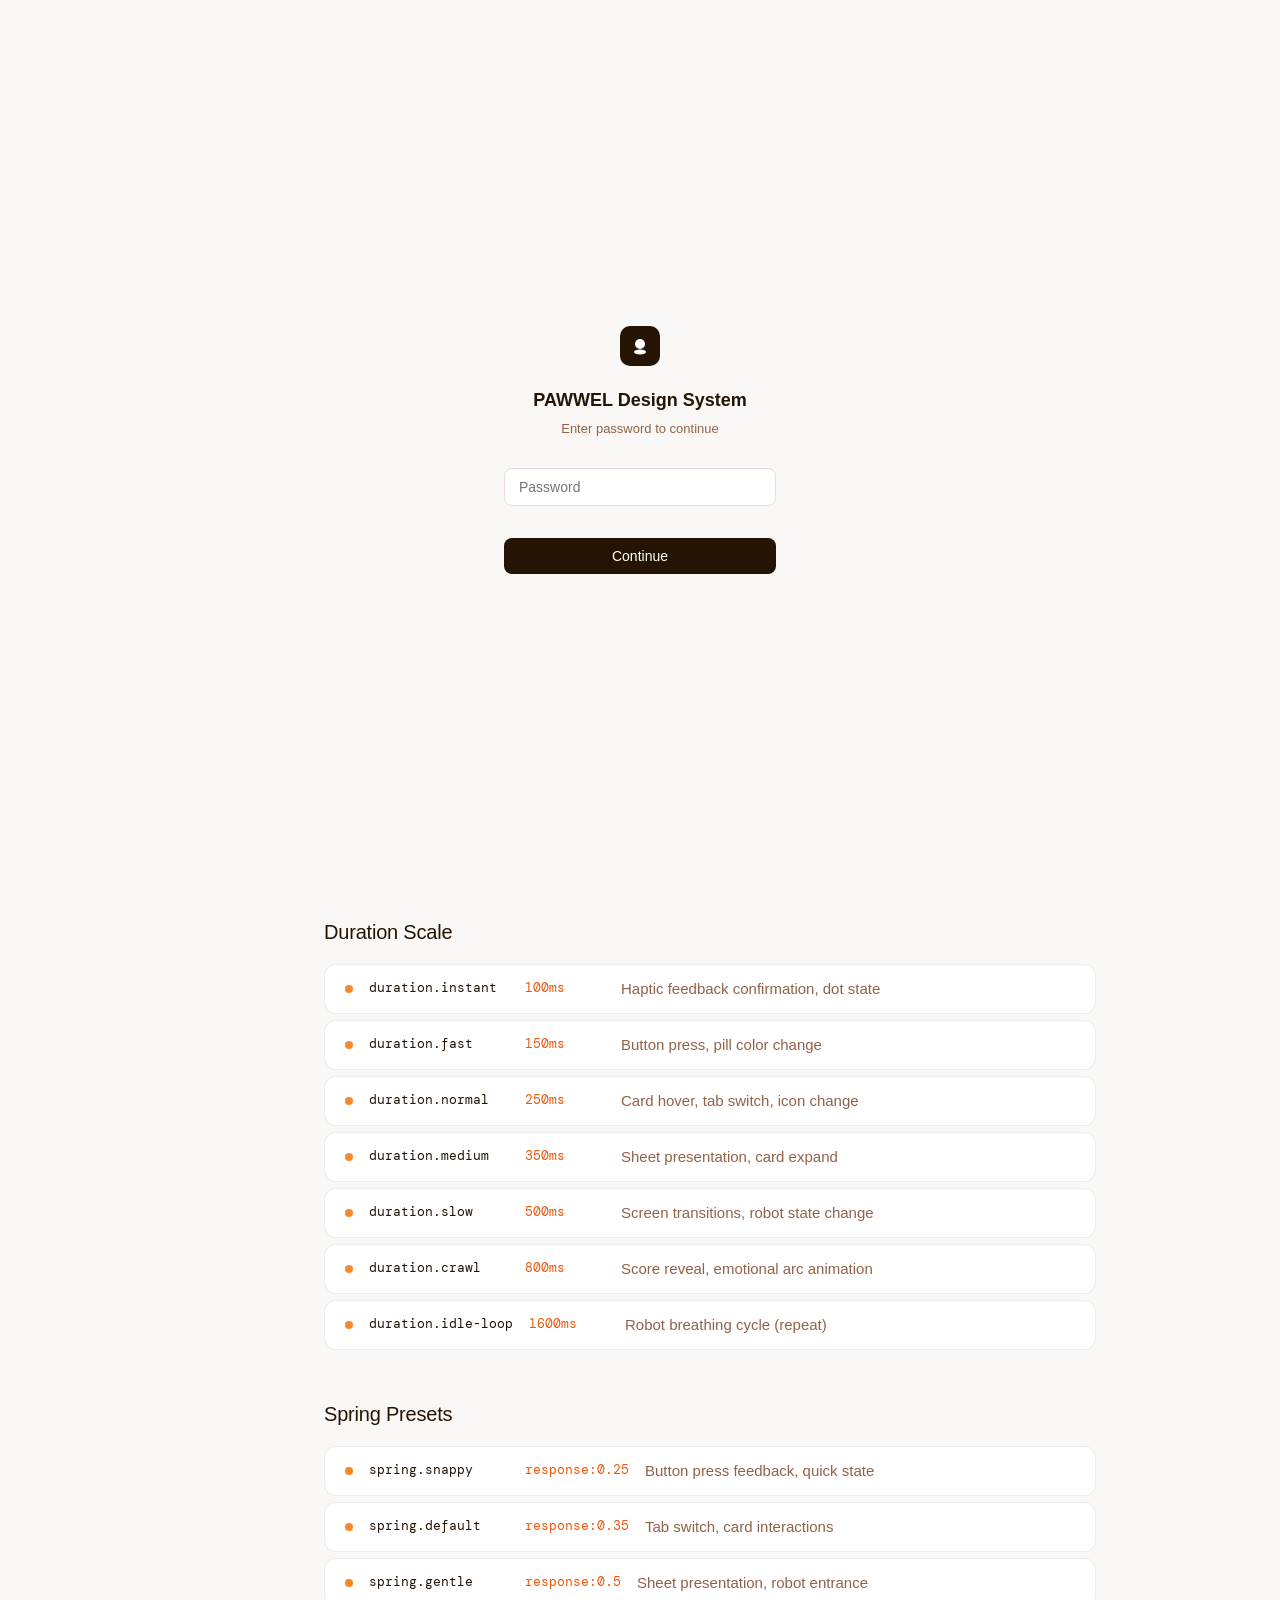
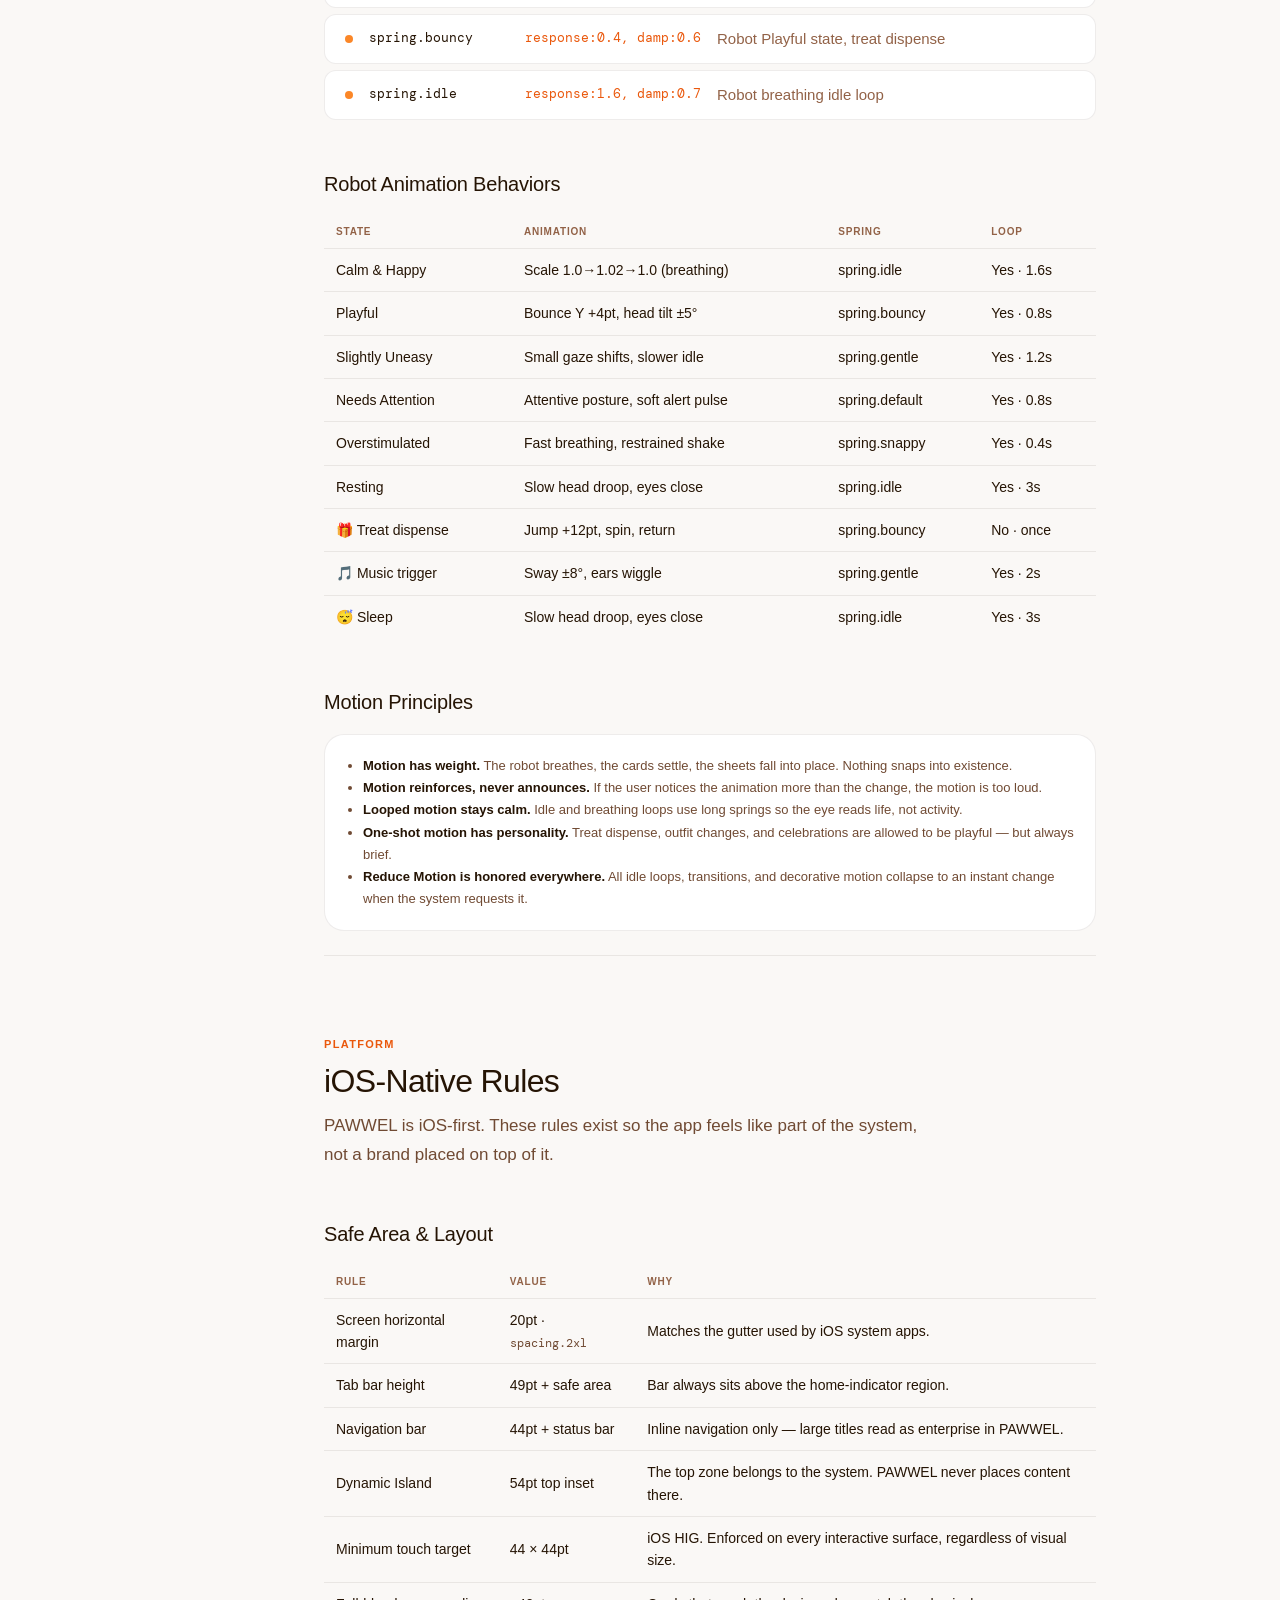
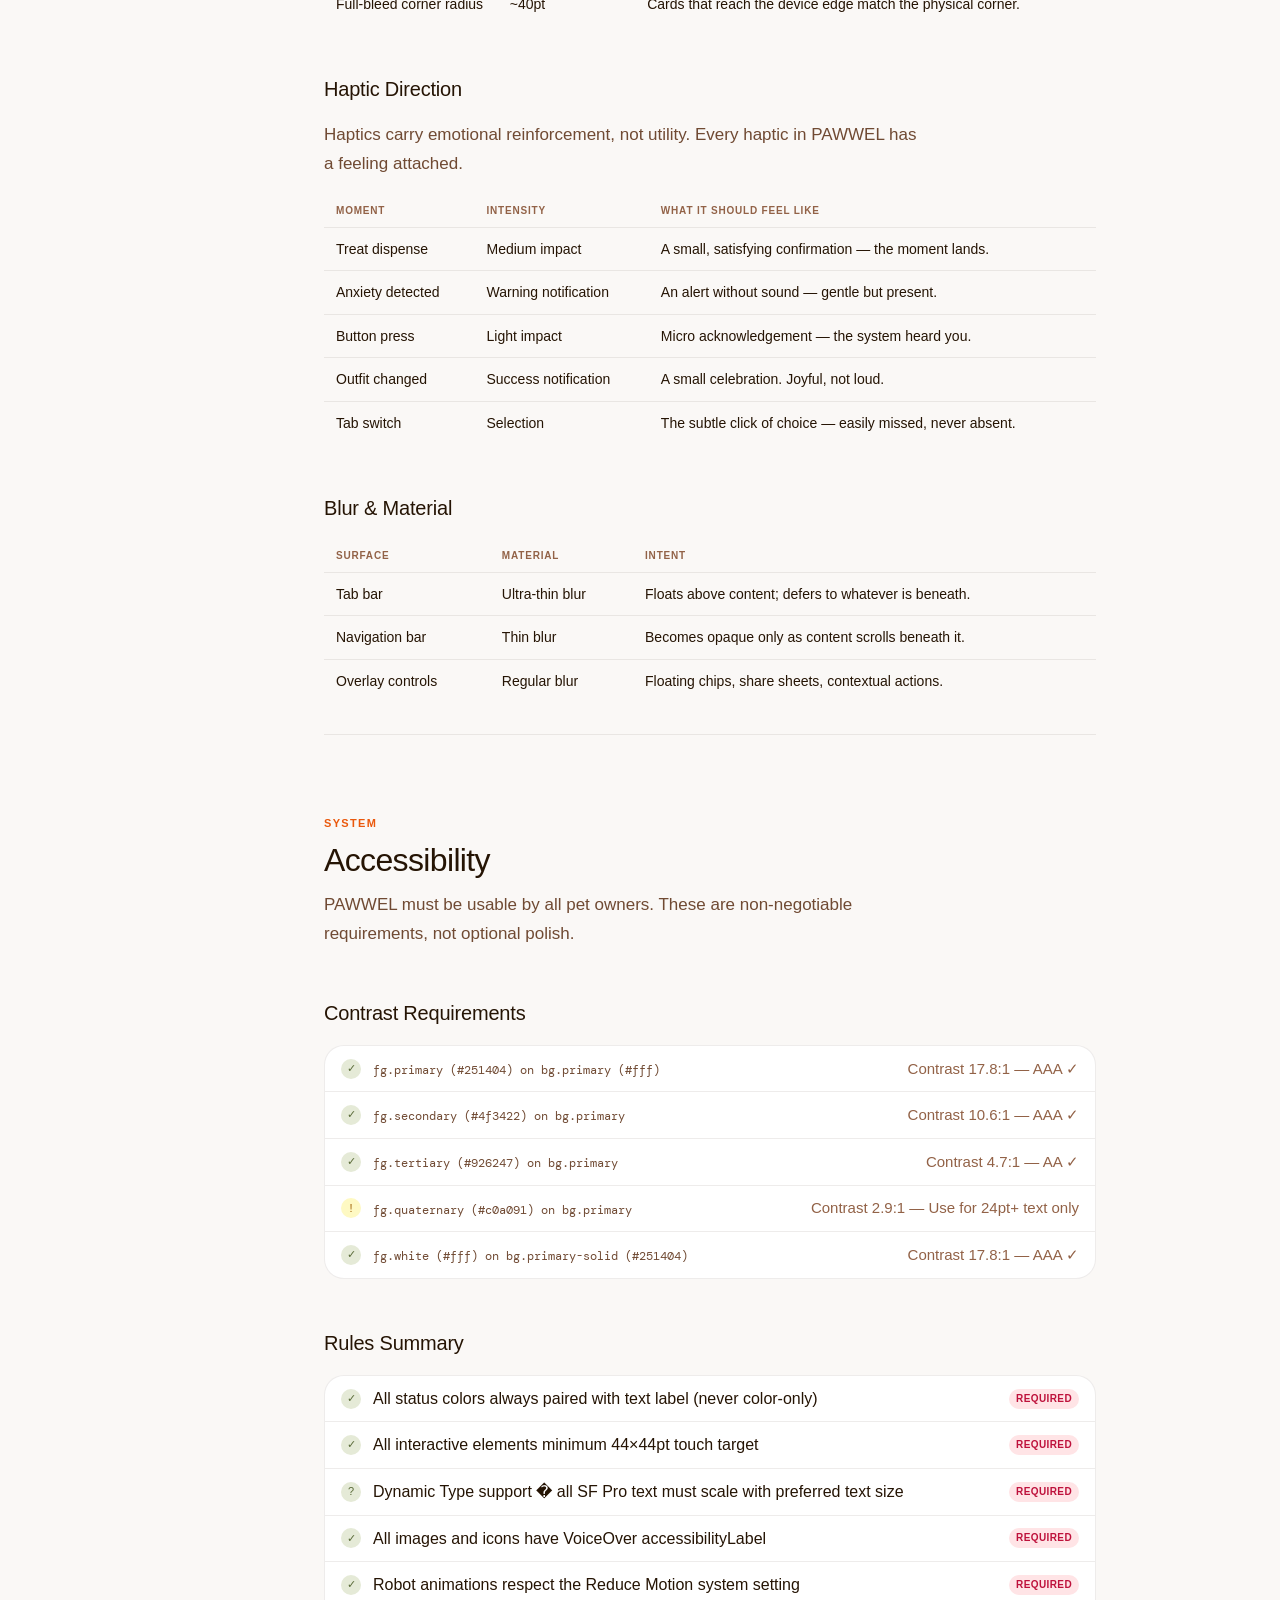
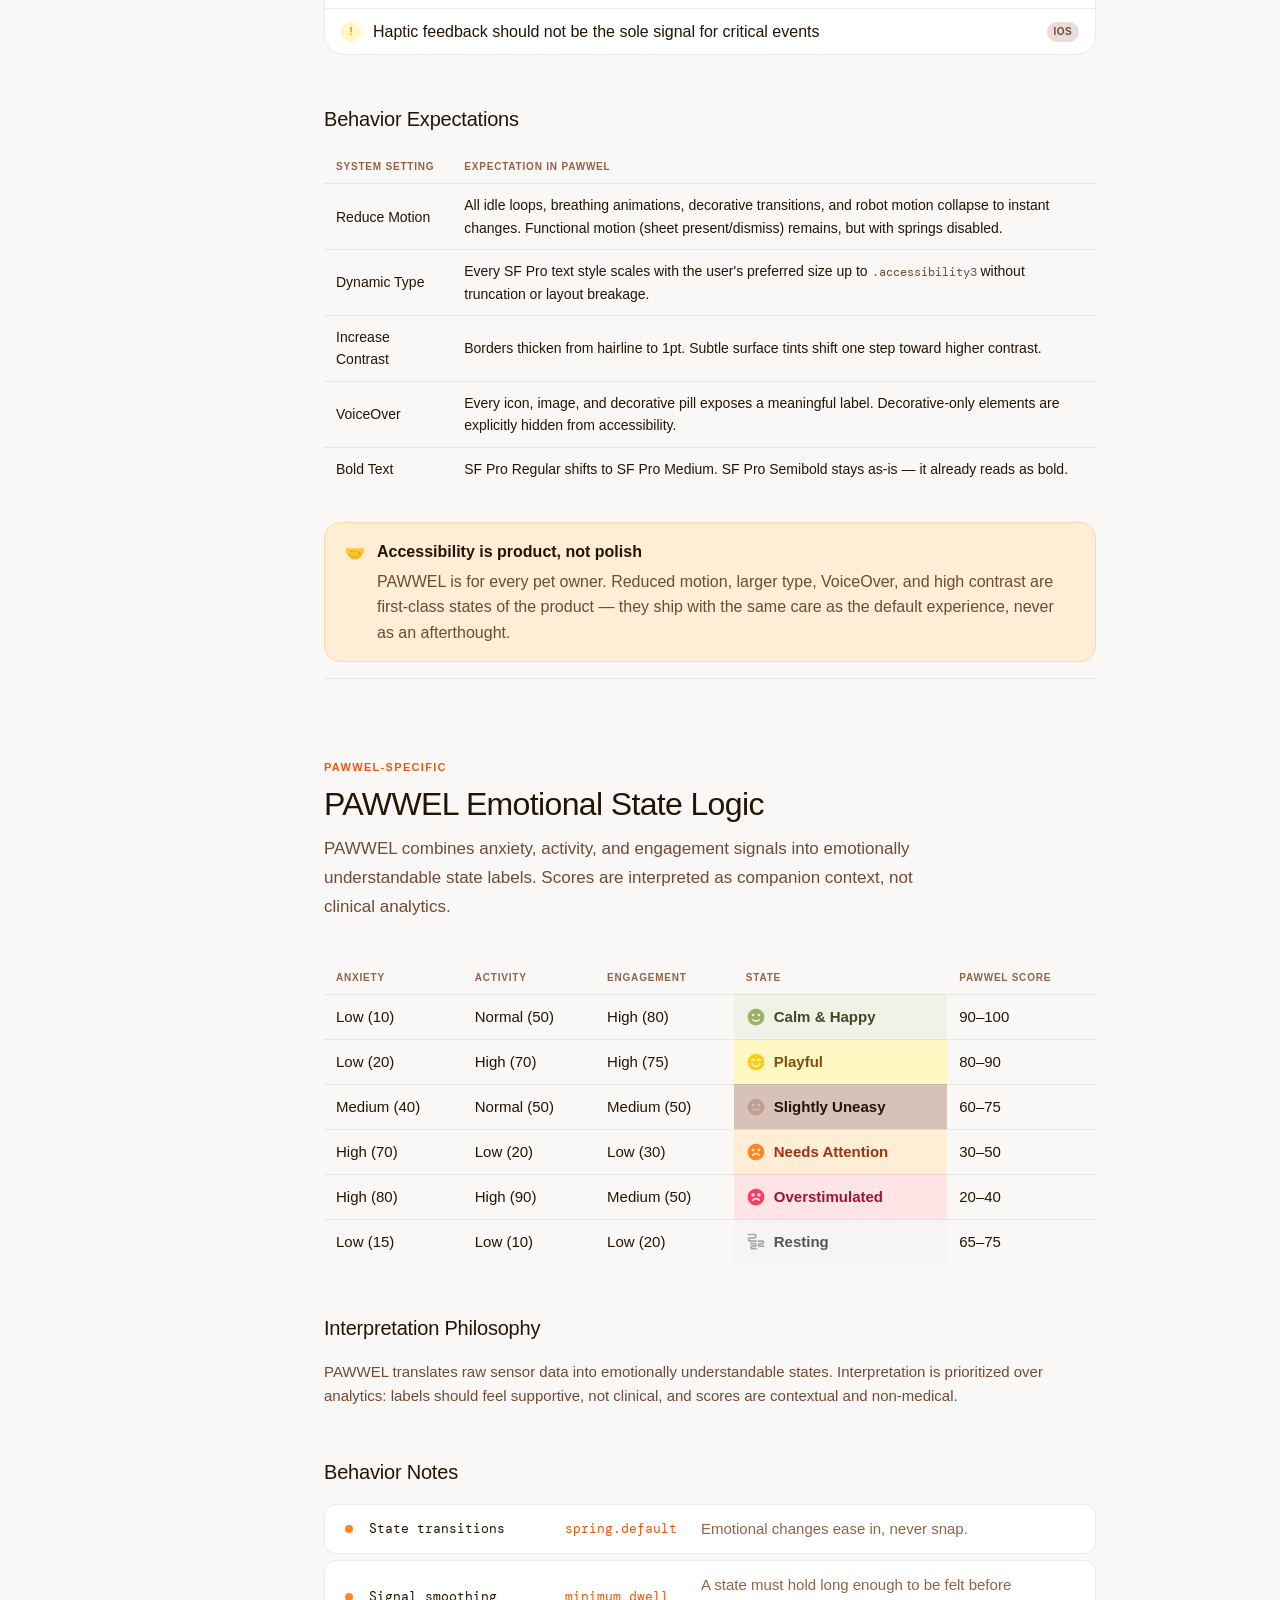
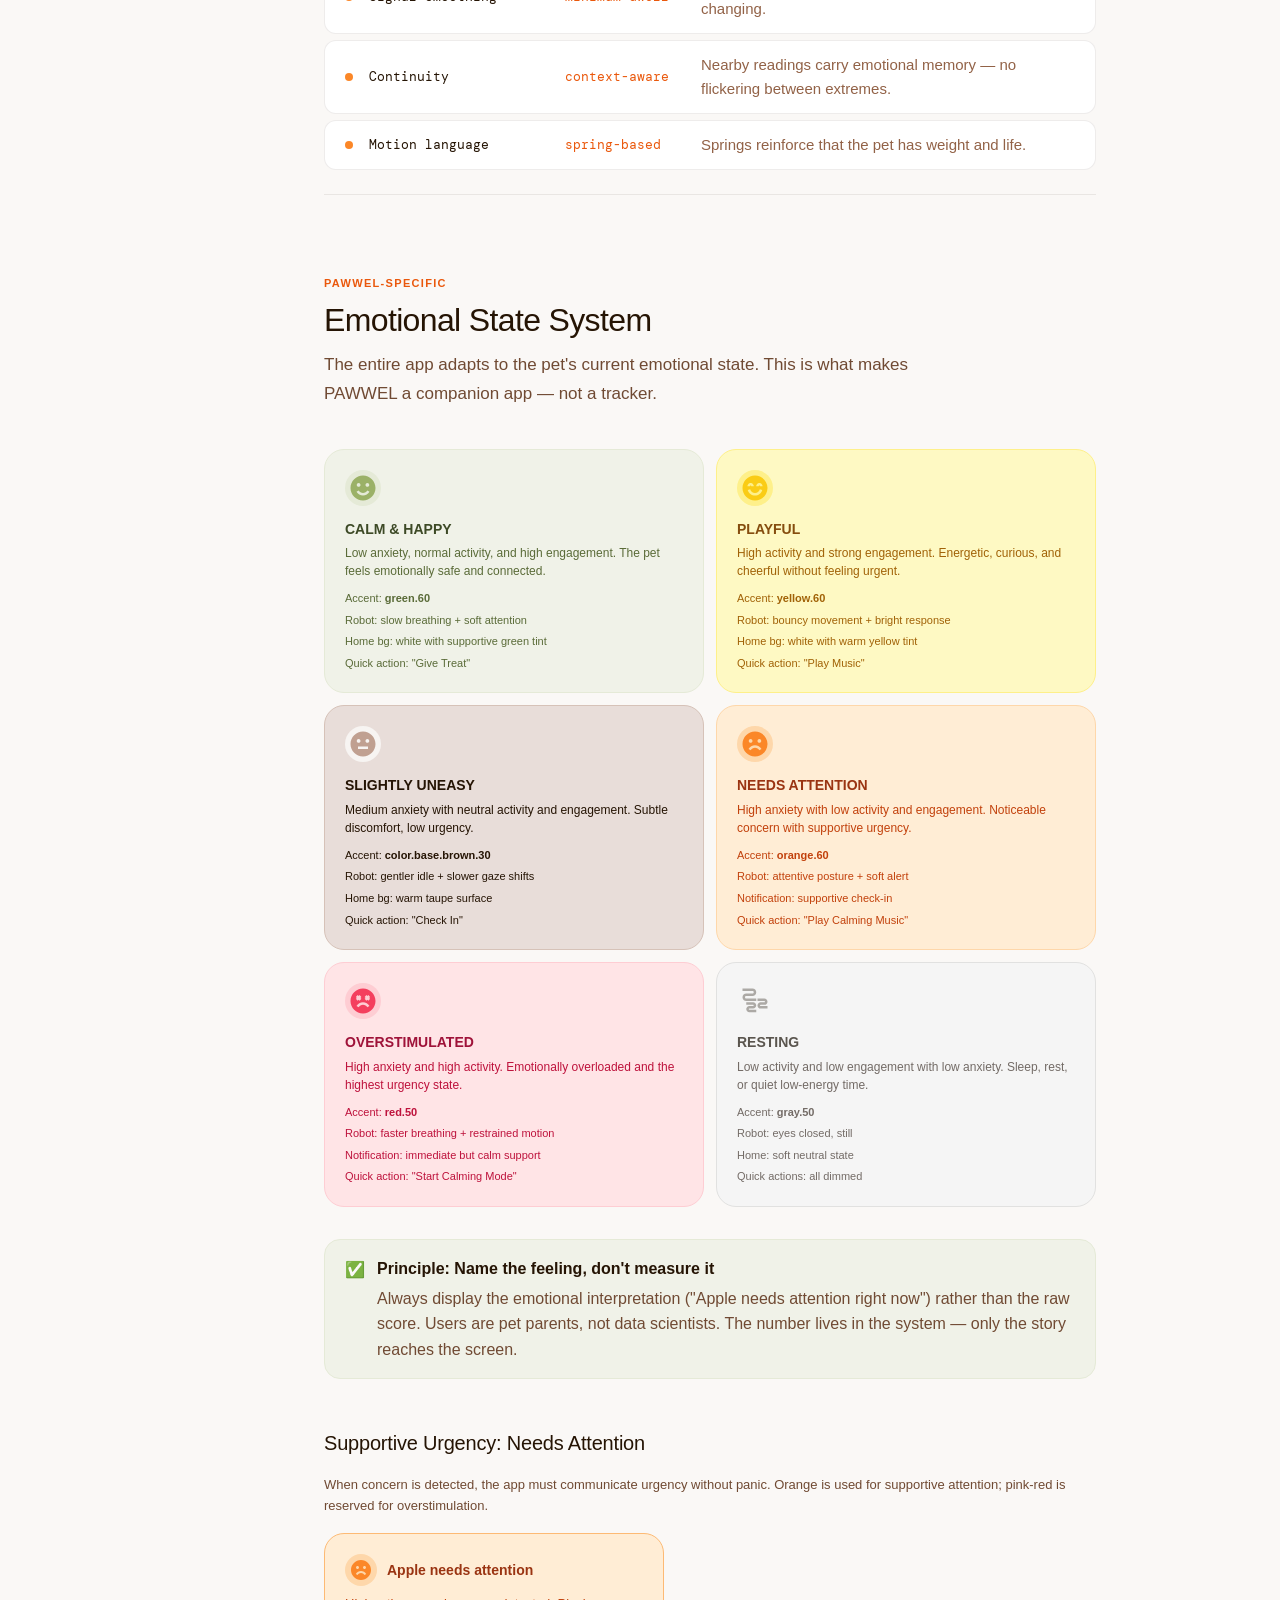
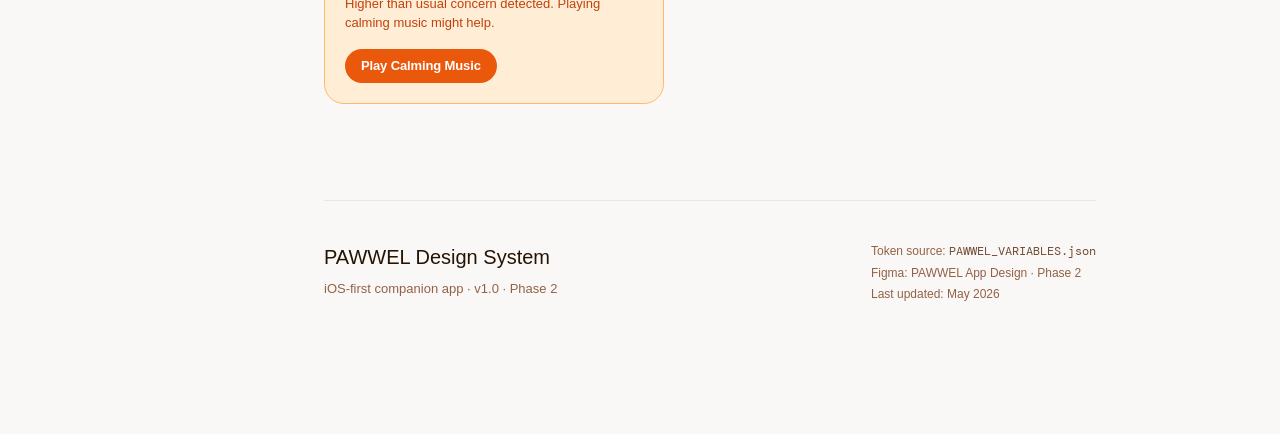
==== system.html @ d4cbf503 "refactor: split docs into multi-page + nav.js + lazy load Figma iframes - Split 419KB index.html int" ====
<!DOCTYPE html>
<html lang="en">
<head>
<meta charset="utf-8"/>
<meta content="width=device-width, initial-scale=1.0" name="viewport"/>
<title>PAWWEL Design System — System</title>
<link rel="preconnect" href="https://fonts.cdnfonts.com" crossorigin/>
<link href="https://fonts.cdnfonts.com/css/sf-pro-display" rel="stylesheet"/>
<link href="https://fonts.googleapis.com" rel="preconnect"/>
<link href="https://fonts.gstatic.com" rel="preconnect" crossorigin/>
<link href="https://fonts.googleapis.com/css2?family=DM+Mono:wght@400;500&display=swap" rel="stylesheet"/>
<link rel="stylesheet" href="styles.css"/>
</head>
<body>
<div id="pw-gate" style="position:fixed;inset:0;background:#faf8f6;display:flex;align-items:center;justify-content:center;z-index:9999;">
  <div style="text-align:center;max-width:320px;width:100%;padding:0 24px;">
    <div style="width:40px;height:40px;background:#251404;border-radius:10px;display:flex;align-items:center;justify-content:center;margin:0 auto 20px;">
      <svg viewBox="0 0 20 20" width="20" height="20" fill="white"><circle cx="10" cy="8" r="5"/><ellipse cx="10" cy="16" rx="6" ry="2.5"/></svg>
    </div>
    <div style="font-size:18px;font-weight:600;color:#251404;margin-bottom:4px;">PAWWEL Design System</div>
    <div style="font-size:13px;color:#926247;margin-bottom:28px;">Enter password to continue</div>
    <input id="pw-input" type="password" placeholder="Password"
      style="width:100%;box-sizing:border-box;padding:10px 14px;border:1px solid #e8ddd9;border-radius:8px;font-size:14px;color:#251404;background:#fff;outline:none;margin-bottom:8px;"
      onkeydown="if(event.key==='Enter')checkPw()"
    />
    <div id="pw-error" style="font-size:12px;color:#ea580c;margin-bottom:8px;min-height:16px;"></div>
    <button onclick="checkPw()"
      style="width:100%;padding:10px;background:#251404;color:#fff;border:none;border-radius:8px;font-size:14px;font-weight:500;cursor:pointer;">
      Continue
    </button>
  </div>
</div>
<script>
  (function() {
    if (sessionStorage.getItem('pawwel_auth') === '1') {
      document.getElementById('pw-gate').style.display = 'none';
    }
  })();
  function checkPw() {
    var val = document.getElementById('pw-input').value;
    if (val === 'pawwel') {
      sessionStorage.setItem('pawwel_auth', '1');
      document.getElementById('pw-gate').style.display = 'none';
    } else {
      document.getElementById('pw-error').textContent = 'Incorrect password.';
      document.getElementById('pw-input').focus();
    }
  }
</script>

<script>
  (function() {
    if (sessionStorage.getItem('pawwel_auth') === '1') {
      document.getElementById('pw-gate').style.display = 'none';
    }
  })();
  function checkPw() {
    var val = document.getElementById('pw-input').value;
    if (val === 'pawwel') {
      sessionStorage.setItem('pawwel_auth', '1');
      document.getElementById('pw-gate').style.display = 'none';
    } else {
      document.getElementById('pw-error').textContent = 'Incorrect password.';
      document.getElementById('pw-input').focus();
    }
  }
</script>

<div class="topbar">
  <div class="topbar-left">
    <button class="mobile-menu-btn" id="mobileMenuBtn" aria-label="Open navigation menu" aria-expanded="false" aria-controls="sidebar">
      <div class="hamburger-icon"><span></span><span></span><span></span></div>
    </button>
    <span class="topbar-label">PAWWEL Design System</span>
    <div class="topbar-divider"></div>
    <span class="topbar-label" style="color:var(--docs-text-3);font-weight:400;">v1.0 · iOS-first</span>
  </div>
  <div class="topbar-right">
    <a class="topbar-btn topbar-btn-figma"
       href="https://www.figma.com/design/V7gcrDF4PiK2QDqDyrYfK7/PAWWEL-DESIGN-SYSTEM?node-id=234-1829&t=K90eA8IWtuuhcaqh-1"
       target="_blank" rel="noopener">
      <svg width="13" height="13" viewBox="0 0 38 57" fill="none" xmlns="http://www.w3.org/2000/svg">
        <path d="M19 28.5C19 25.9804 20.0009 23.5641 21.7825 21.7825C23.5641 20.0009 25.9804 19 28.5 19C31.0196 19 33.4359 20.0009 35.2175 21.7825C36.9991 23.5641 38 25.9804 38 28.5C38 31.0196 36.9991 33.4359 35.2175 35.2175C33.4359 36.9991 31.0196 38 28.5 38C25.9804 38 23.5641 36.9991 21.7825 35.2175C20.0009 33.4359 19 31.0196 19 28.5Z" fill="currentColor"/>
        <path d="M0 47.5C0 44.9804 1.00089 42.5641 2.78249 40.7825C4.56408 39.0009 6.98044 38 9.5 38H19V47.5C19 50.0196 17.9991 52.4359 16.2175 54.2175C14.4359 55.9991 12.0196 57 9.5 57C6.98044 57 4.56408 55.9991 2.78249 54.2175C1.00089 52.4359 0 50.0196 0 47.5Z" fill="currentColor"/>
        <path d="M19 0V19H28.5C31.0196 19 33.4359 17.9991 35.2175 16.2175C36.9991 14.4359 38 12.0196 38 9.5C38 6.98044 36.9991 4.56408 35.2175 2.78249C33.4359 1.00089 31.0196 0 28.5 0H19Z" fill="currentColor"/>
        <path d="M0 9.5C0 12.0196 1.00089 14.4359 2.78249 16.2175C4.56408 17.9991 6.98044 19 9.5 19H19V0H9.5C6.98044 0 4.56408 1.00089 2.78249 2.78249C1.00089 4.56408 0 6.98044 0 9.5Z" fill="currentColor"/>
        <path d="M0 28.5C0 31.0196 1.00089 33.4359 2.78249 35.2175C4.56408 36.9991 6.98044 38 9.5 38H19V19H9.5C6.98044 19 4.56408 20.0009 2.78249 21.7825C1.00089 23.5641 0 25.9804 0 28.5Z" fill="currentColor"/>
      </svg>
      Open in Figma
    </a>
  </div>
</div>

<div class="progress-bar">
<div class="progress-fill" id="progressFill"></div>
</div>
<div class="layout">
<div class="sidebar-overlay" id="sidebarOverlay" role="presentation"></div>
<aside class="sidebar" id="sidebar" role="navigation" aria-label="Design system navigation">
<div class="sidebar-header">
<a class="sidebar-logo" href="index.html">
<div class="sidebar-logo-mark">
<svg viewBox="0 0 20 20"><circle cx="10" cy="8" r="5"></circle><ellipse cx="10" cy="16" rx="6" ry="2.5"></ellipse></svg>
</div>
<div class="sidebar-logo-text">
<div class="sidebar-logo-title">PAWWEL</div>
<div class="sidebar-logo-sub">Design System</div>
</div>
</a>
<div class="sidebar-version">v1.0 · iOS-first</div>
</div>
<nav class="sidebar-nav" id="pawwel-nav"></nav>
</aside>
<main class="main">
<div class="hero">
<div class="hero-eyebrow">Design System Guide</div>
<h1 class="hero-title">PAWWEL<br/><span>Design System</span></h1>
<p class="hero-desc">A comprehensive reference for the PAWWEL visual language and component library. Designed to bridge the gap between Figma source designs and technical implementation.</p>
<div class="hero-actions">
<a aria-label="View PAWWEL design system Figma file in a new tab" class="figma-link" href="https://www.figma.com/design/V7gcrDF4PiK2QDqDyrYfK7/PAWWEL-DESIGN-SYSTEM?node-id=234-1829" rel="noopener noreferrer" target="_blank">
<svg aria-hidden="true" fill="none" focusable="false" height="14" viewBox="0 0 38 57" width="14">
<path d="M19 28.5C19 25.98 20 23.56 21.78 21.78C23.56 20 25.98 19 28.5 19C31.02 19 33.44 20 35.22 21.78C37 23.56 38 25.98 38 28.5C38 31.02 37 33.44 35.22 35.22C33.44 37 31.02 38 28.5 38C25.98 38 23.56 37 21.78 35.22C20 33.44 19 31.02 19 28.5Z" fill="#1ABCFE"></path>
<path d="M0 47.5C0 44.98 1 42.56 2.78 40.78C4.56 39 6.98 38 9.5 38H19V47.5C19 50.02 18 52.44 16.22 54.22C14.44 56 12.02 57 9.5 57C6.98 57 4.56 56 2.78 54.22C1 52.44 0 50.02 0 47.5Z" fill="#0ACF83"></path>
<path d="M19 0V19H28.5C31.02 19 33.44 18 35.22 16.22C37 14.44 38 12.02 38 9.5C38 6.98 37 4.56 35.22 2.78C33.44 1 31.02 0 28.5 0H19Z" fill="#FF7262"></path>
<path d="M0 9.5C0 12.02 1 14.44 2.78 16.22C4.56 18 6.98 19 9.5 19H19V0H9.5C6.98 0 4.56 1 2.78 2.78C1 4.56 0 6.98 0 9.5Z" fill="#FF3737"></path>
<path d="M0 28.5C0 31.02 1 33.44 2.78 35.22C4.56 37 6.98 38 9.5 38H19V19H9.5C6.98 19 4.56 20 2.78 21.78C1 23.56 0 25.98 0 28.5Z" fill="#A259FF"></path>
</svg>
<span>View Figma File</span>
</a>
</div>
<div class="hero-meta">
<div class="hero-meta-item"><div class="hero-meta-label">Platform</div><div class="hero-meta-value">iOS Native Experience</div></div>
<div class="hero-meta-item"><div class="hero-meta-label">Mode</div><div class="hero-meta-value">Light</div></div>
<div class="hero-meta-item"><div class="hero-meta-label">Font</div><div class="hero-meta-value">SF Pro</div></div>
</div>
</div>
<div class="main-inner">
</section><section class="section" id="motion">
<div class="section-eyebrow">System</div>
<h2 class="section-title">Motion System</h2>
<p class="section-desc">
              PAWWEL's motion is physics-based, never linear. Every animation
              should feel like something that has weight and life — especially
              the robot.
            </p>
<h3 class="subsection">Duration Scale</h3>
<div class="motion-demo">
<div class="motion-row">
<div class="motion-dot"></div>
<span class="motion-name">duration.instant</span><span class="motion-val">100ms</span><span class="motion-use">Haptic feedback confirmation, dot state</span>
</div>
<div class="motion-row">
<div class="motion-dot"></div>
<span class="motion-name">duration.fast</span><span class="motion-val">150ms</span><span class="motion-use">Button press, pill color change</span>
</div>
<div class="motion-row">
<div class="motion-dot"></div>
<span class="motion-name">duration.normal</span><span class="motion-val">250ms</span><span class="motion-use">Card hover, tab switch, icon change</span>
</div>
<div class="motion-row">
<div class="motion-dot"></div>
<span class="motion-name">duration.medium</span><span class="motion-val">350ms</span><span class="motion-use">Sheet presentation, card expand</span>
</div>
<div class="motion-row">
<div class="motion-dot"></div>
<span class="motion-name">duration.slow</span><span class="motion-val">500ms</span><span class="motion-use">Screen transitions, robot state change</span>
</div>
<div class="motion-row">
<div class="motion-dot"></div>
<span class="motion-name">duration.crawl</span><span class="motion-val">800ms</span><span class="motion-use">Score reveal, emotional arc animation</span>
</div>
<div class="motion-row">
<div class="motion-dot"></div>
<span class="motion-name">duration.idle-loop</span><span class="motion-val">1600ms</span><span class="motion-use">Robot breathing cycle (repeat)</span>
</div>
</div>
<h3 class="subsection">Spring Presets</h3>
<div class="motion-demo">
<div class="motion-row">
<div class="motion-dot"></div>
<span class="motion-name">spring.snappy</span><span class="motion-val">response:0.25</span><span class="motion-use">Button press feedback, quick state</span>
</div>
<div class="motion-row">
<div class="motion-dot"></div>
<span class="motion-name">spring.default</span><span class="motion-val">response:0.35</span><span class="motion-use">Tab switch, card interactions</span>
</div>
<div class="motion-row">
<div class="motion-dot"></div>
<span class="motion-name">spring.gentle</span><span class="motion-val">response:0.5</span><span class="motion-use">Sheet presentation, robot entrance</span>
</div>
<div class="motion-row">
<div class="motion-dot"></div>
<span class="motion-name">spring.bouncy</span><span class="motion-val">response:0.4, damp:0.6</span><span class="motion-use">Robot Playful state, treat dispense</span>
</div>
<div class="motion-row">
<div class="motion-dot"></div>
<span class="motion-name">spring.idle</span><span class="motion-val">response:1.6, damp:0.7</span><span class="motion-use">Robot breathing idle loop</span>
</div>
</div>
<h3 class="subsection">Robot Animation Behaviors</h3>
<table class="token-table">
<thead>
<tr>
<th>State</th>
<th>Animation</th>
<th>Spring</th>
<th>Loop</th>
</tr>
</thead>
<tbody>
<tr>
<td>Calm &amp; Happy</td>
<td>Scale 1.0→1.02→1.0 (breathing)</td>
<td>spring.idle</td>
<td>Yes · 1.6s</td>
</tr>
<tr>
<td>Playful</td>
<td>Bounce Y +4pt, head tilt ±5°</td>
<td>spring.bouncy</td>
<td>Yes · 0.8s</td>
</tr>
<tr>
<td>Slightly Uneasy</td>
<td>Small gaze shifts, slower idle</td>
<td>spring.gentle</td>
<td>Yes · 1.2s</td>
</tr>
<tr>
<td>Needs Attention</td>
<td>Attentive posture, soft alert pulse</td>
<td>spring.default</td>
<td>Yes · 0.8s</td>
</tr>
<tr>
<td>Overstimulated</td>
<td>Fast breathing, restrained shake</td>
<td>spring.snappy</td>
<td>Yes · 0.4s</td>
</tr>
<tr>
<td>Resting</td>
<td>Slow head droop, eyes close</td>
<td>spring.idle</td>
<td>Yes · 3s</td>
</tr>
<tr>
<td>🎁 Treat dispense</td>
<td>Jump +12pt, spin, return</td>
<td>spring.bouncy</td>
<td>No · once</td>
</tr>
<tr>
<td>🎵 Music trigger</td>
<td>Sway ±8°, ears wiggle</td>
<td>spring.gentle</td>
<td>Yes · 2s</td>
</tr>
<tr>
<td>😴 Sleep</td>
<td>Slow head droop, eyes close</td>
<td>spring.idle</td>
<td>Yes · 3s</td>
</tr>
</tbody>
</table>
<h3 class="subsection">Motion Principles</h3>
<div style="
                background: var(--docs-surface);
                border: 1px solid var(--docs-border);
                border-radius: var(--radius-3xl);
                padding: 20px;
                margin-bottom: 24px;
                font-size: 13px;
                color: var(--docs-text-2);
                line-height: 1.7;
              ">
<ul style="padding-left: 18px; margin: 0">
<li>
<strong style="color: var(--docs-text)">Motion has weight.</strong>
                  The robot breathes, the cards settle, the sheets fall into
                  place. Nothing snaps into existence.
                </li>
<li>
<strong style="color: var(--docs-text)">Motion reinforces, never announces.</strong>
                  If the user notices the animation more than the change, the
                  motion is too loud.
                </li>
<li>
<strong style="color: var(--docs-text)">Looped motion stays calm.</strong>
                  Idle and breathing loops use long springs so the eye reads
                  life, not activity.
                </li>
<li>
<strong style="color: var(--docs-text)">One-shot motion has personality.</strong>
                  Treat dispense, outfit changes, and celebrations are allowed
                  to be playful — but always brief.
                </li>
<li>
<strong style="color: var(--docs-text)">Reduce Motion is honored everywhere.</strong>
                  All idle loops, transitions, and decorative motion collapse to
                  an instant change when the system requests it.
                </li>
</ul>
</div>
</section><section class="section" id="ios-native">
<div class="section-eyebrow">Platform</div>
<h2 class="section-title">iOS-Native Rules</h2>
<p class="section-desc">
              PAWWEL is iOS-first. These rules exist so the app feels like part
              of the system, not a brand placed on top of it.
            </p>
<h3 class="subsection">Safe Area &amp; Layout</h3>
<table class="token-table">
<thead>
<tr>
<th>Rule</th>
<th>Value</th>
<th>Why</th>
</tr>
</thead>
<tbody>
<tr>
<td>Screen horizontal margin</td>
<td>20pt · <span class="mono">spacing.2xl</span></td>
<td>Matches the gutter used by iOS system apps.</td>
</tr>
<tr>
<td>Tab bar height</td>
<td>49pt + safe area</td>
<td>Bar always sits above the home-indicator region.</td>
</tr>
<tr>
<td>Navigation bar</td>
<td>44pt + status bar</td>
<td>
                    Inline navigation only — large titles read as enterprise in
                    PAWWEL.
                  </td>
</tr>
<tr>
<td>Dynamic Island</td>
<td>54pt top inset</td>
<td>
                    The top zone belongs to the system. PAWWEL never places
                    content there.
                  </td>
</tr>
<tr>
<td>Minimum touch target</td>
<td>44 × 44pt</td>
<td>
                    iOS HIG. Enforced on every interactive surface, regardless
                    of visual size.
                  </td>
</tr>
<tr>
<td>Full-bleed corner radius</td>
<td>~40pt</td>
<td>
                    Cards that reach the device edge match the physical corner.
                  </td>
</tr>
</tbody>
</table>
<h3 class="subsection">Haptic Direction</h3>
<p class="section-desc" style="margin-bottom: 16px">
              Haptics carry emotional reinforcement, not utility. Every haptic
              in PAWWEL has a feeling attached.
            </p>
<table class="token-table">
<thead>
<tr>
<th>Moment</th>
<th>Intensity</th>
<th>What it should feel like</th>
</tr>
</thead>
<tbody>
<tr>
<td>Treat dispense</td>
<td>Medium impact</td>
<td>A small, satisfying confirmation — the moment lands.</td>
</tr>
<tr>
<td>Anxiety detected</td>
<td>Warning notification</td>
<td>An alert without sound — gentle but present.</td>
</tr>
<tr>
<td>Button press</td>
<td>Light impact</td>
<td>Micro acknowledgement — the system heard you.</td>
</tr>
<tr>
<td>Outfit changed</td>
<td>Success notification</td>
<td>A small celebration. Joyful, not loud.</td>
</tr>
<tr>
<td>Tab switch</td>
<td>Selection</td>
<td>
                    The subtle click of choice — easily missed, never absent.
                  </td>
</tr>
</tbody>
</table>
<h3 class="subsection">Blur &amp; Material</h3>
<table class="token-table">
<thead>
<tr>
<th>Surface</th>
<th>Material</th>
<th>Intent</th>
</tr>
</thead>
<tbody>
<tr>
<td>Tab bar</td>
<td>Ultra-thin blur</td>
<td>Floats above content; defers to whatever is beneath.</td>
</tr>
<tr>
<td>Navigation bar</td>
<td>Thin blur</td>
<td>Becomes opaque only as content scrolls beneath it.</td>
</tr>
<tr>
<td>Overlay controls</td>
<td>Regular blur</td>
<td>Floating chips, share sheets, contextual actions.</td>
</tr>
</tbody>
</table>
</section><section class="section" id="accessibility">
<div class="section-eyebrow">System</div>
<h2 class="section-title">Accessibility</h2>
<p class="section-desc">
              PAWWEL must be usable by all pet owners. These are non-negotiable
              requirements, not optional polish.
            </p>
<h3 class="subsection">Contrast Requirements</h3>
<div style="
                background: var(--docs-surface);
                border: 1px solid var(--docs-border);
                border-radius: var(--radius-3xl);
                overflow: hidden;
                margin-bottom: 24px;
              ">
<div class="a11y-row">
<div class="a11y-check a11y-pass">✓</div>
<div class="a11y-label">
<span class="mono">fg.primary (#251404) on bg.primary (#fff)</span>
</div>
<div class="a11y-note">Contrast 17.8:1 — AAA ✓</div>
</div>
<div class="a11y-row">
<div class="a11y-check a11y-pass">✓</div>
<div class="a11y-label">
<span class="mono">fg.secondary (#4f3422) on bg.primary</span>
</div>
<div class="a11y-note">Contrast 10.6:1 — AAA ✓</div>
</div>
<div class="a11y-row">
<div class="a11y-check a11y-pass">✓</div>
<div class="a11y-label">
<span class="mono">fg.tertiary (#926247) on bg.primary</span>
</div>
<div class="a11y-note">Contrast 4.7:1 — AA ✓</div>
</div>
<div class="a11y-row">
<div class="a11y-check a11y-warn">!</div>
<div class="a11y-label">
<span class="mono">fg.quaternary (#c0a091) on bg.primary</span>
</div>
<div class="a11y-note">
                  Contrast 2.9:1 — Use for 24pt+ text only
                </div>
</div>
<div class="a11y-row">
<div class="a11y-check a11y-pass">✓</div>
<div class="a11y-label">
<span class="mono">fg.white (#fff) on bg.primary-solid (#251404)</span>
</div>
<div class="a11y-note">Contrast 17.8:1 — AAA ✓</div>
</div>
</div>
<h3 class="subsection">Rules Summary</h3>
<div style="
                background: var(--docs-surface);
                border: 1px solid var(--docs-border);
                border-radius: var(--radius-3xl);
                overflow: hidden;
                margin-bottom: 24px;
              ">
<div class="a11y-row">
<div class="a11y-check a11y-pass">✓</div>
<div class="a11y-label">
                  All status colors always paired with text label (never
                  color-only)
                </div>
<div class="a11y-note badge badge-required" style="flex-shrink: 0">
                  Required
                </div>
</div>
<div class="a11y-row">
<div class="a11y-check a11y-pass">✓</div>
<div class="a11y-label">
                  All interactive elements minimum 44×44pt touch target
                </div>
<div class="a11y-note badge badge-required" style="flex-shrink: 0">
                  Required
                </div>
</div>
<div class="a11y-row">
<div class="a11y-check a11y-pass">?</div>
<div class="a11y-label">
                  Dynamic Type support � all SF Pro text must scale with preferred
                  text size
                </div>
<div class="a11y-note badge badge-required" style="flex-shrink: 0">
                  Required
                </div>
</div>
<div class="a11y-row">
<div class="a11y-check a11y-pass">✓</div>
<div class="a11y-label">
                  All images and icons have VoiceOver accessibilityLabel
                </div>
<div class="a11y-note badge badge-required" style="flex-shrink: 0">
                  Required
                </div>
</div>
<div class="a11y-row">
<div class="a11y-check a11y-pass">✓</div>
<div class="a11y-label">
                  Robot animations respect the Reduce Motion system setting
                </div>
<div class="a11y-note badge badge-required" style="flex-shrink: 0">
                  Required
                </div>
</div>
<div class="a11y-row">
<div class="a11y-check a11y-warn">!</div>
<div class="a11y-label">
                  Haptic feedback should not be the sole signal for critical
                  events
                </div>
<div class="a11y-note badge badge-ios" style="flex-shrink: 0">
                  iOS
                </div>
</div>
</div>
<h3 class="subsection">Behavior Expectations</h3>
<table class="token-table">
<thead>
<tr>
<th>System Setting</th>
<th>Expectation in PAWWEL</th>
</tr>
</thead>
<tbody>
<tr>
<td>Reduce Motion</td>
<td>
                    All idle loops, breathing animations, decorative
                    transitions, and robot motion collapse to instant changes.
                    Functional motion (sheet present/dismiss) remains, but with
                    springs disabled.
                  </td>
</tr>
<tr>
<td>Dynamic Type</td>
<td>
                    Every SF Pro text style scales with the user's preferred size
                    up to <span class="mono">.accessibility3</span> without
                    truncation or layout breakage.
                  </td>
</tr>
<tr>
<td>Increase Contrast</td>
<td>
                    Borders thicken from hairline to 1pt. Subtle surface tints
                    shift one step toward higher contrast.
                  </td>
</tr>
<tr>
<td>VoiceOver</td>
<td>
                    Every icon, image, and decorative pill exposes a meaningful
                    label. Decorative-only elements are explicitly hidden from
                    accessibility.
                  </td>
</tr>
<tr>
<td>Bold Text</td>
<td>
                    SF Pro Regular shifts to SF Pro Medium. SF Pro Semibold stays
                    as-is — it already reads as bold.
                  </td>
</tr>
</tbody>
</table>
<div class="callout callout-info" style="margin-top: 24px">
<div class="callout-icon">🤝</div>
<div class="callout-body">
<div class="callout-title">
                  Accessibility is product, not polish
                </div>
<div class="callout-text">
                  PAWWEL is for every pet owner. Reduced motion, larger type,
                  VoiceOver, and high contrast are first-class states of the
                  product — they ship with the same care as the default
                  experience, never as an afterthought.
                </div>
</div>
</div>
</section><section class="section" id="emotional-state-logic">
<div class="section-eyebrow">PAWWEL-Specific</div>
<h2 class="section-title">PAWWEL Emotional State Logic</h2>
<p class="section-desc">
              PAWWEL combines anxiety, activity, and engagement signals into
              emotionally understandable state labels. Scores are interpreted as
              companion context, not clinical analytics.
            </p>
<table class="token-table" style="font-size: 15px">
<thead>
<tr>
<th>Anxiety</th>
<th>Activity</th>
<th>Engagement</th>
<th>State</th>
<th>Pawwel Score</th>
</tr>
</thead>
<tbody>
<tr>
<td>Low (10)</td>
<td>Normal (50)</td>
<td>High (80)</td>
<td style="
                      background: var(--green-10);
                      color: var(--green-80);
                      font-weight: 700;
                    ">
<span class="emotion-state-cell"><svg class="emotion-icon-sm" aria-label="" role="img" width="48" height="48" viewBox="0 0 48 48" fill="none" xmlns="http://www.w3.org/2000/svg">
<path fill-rule="evenodd" clip-rule="evenodd" d="M4 24C4 12.9543 12.9543 4 24 4C35.0457 4 44 12.9543 44 24C44 35.0457 35.0457 44 24 44C12.9543 44 4 35.0457 4 24ZM17 22C18.6568 22 20 20.6569 20 19C20 17.3431 18.6568 16 17 16C15.3431 16 14 17.3431 14 19C14 20.6569 15.3431 22 17 22ZM31 22C32.6568 22 34 20.6569 34 19C34 17.3431 32.6568 16 31 16C29.3431 16 28 17.3431 28 19C28 20.6569 29.3431 22 31 22ZM18 34.3923C19.8242 35.4455 21.8935 36 24 36C26.1064 36 28.1757 35.4455 30 34.3923C31.8242 33.3391 33.3391 31.8242 34.3923 30L30.9282 28C30.226 29.2162 29.2161 30.2261 28 30.9282C26.7838 31.6304 25.4043 32 24 32C22.5957 32 21.2161 31.6303 20 30.9282C18.7838 30.2261 17.7739 29.2162 17.0718 28L13.6077 30C14.6609 31.8242 16.1757 33.3391 18 34.3923Z" fill="#9BB167"/>
</svg>Calm &amp; Happy</span>
</td>
<td>90–100</td>
</tr>
<tr>
<td>Low (20)</td>
<td>High (70)</td>
<td>High (75)</td>
<td style="
                      background: var(--yellow-10);
                      color: var(--yellow-80);
                      font-weight: 700;
                    ">
<span class="emotion-state-cell"><svg class="emotion-icon-sm" aria-label="" role="img" width="48" height="48" viewBox="0 0 48 48" fill="none" xmlns="http://www.w3.org/2000/svg">
<path fill-rule="evenodd" clip-rule="evenodd" d="M4 24C4 12.9543 12.9543 4 24 4C35.0457 4 44 12.9543 44 24C44 35.0457 35.0457 44 24 44C12.9543 44 4 35.0457 4 24ZM24 36C21.3584 36 18.7906 35.1284 16.6949 33.5202C14.5991 31.9121 13.0926 29.6574 12.4089 27.1058L16.2726 26.0706C16.7284 27.7716 17.7328 29.2748 19.1299 30.3468C20.5271 31.4189 22.2389 32 24 32C25.7611 32 27.4729 31.4189 28.8701 30.3468C30.2672 29.2748 31.2716 27.7716 31.7274 26.0706L35.5911 27.1058C34.9074 29.6574 33.4009 31.9121 31.3051 33.5202C29.2094 35.1283 26.6416 36 24 36ZM15.0866 16.3806C15.6932 16.1293 16.3434 16 17 16C17.6566 16 18.3068 16.1293 18.9134 16.3806C19.52 16.6319 20.0712 17.0002 20.5355 17.4645C20.9998 17.9288 21.3681 18.48 21.6194 19.0866C21.8707 19.6932 22 20.3434 22 21H18C18 20.8687 17.9741 20.7386 17.9239 20.6173C17.8736 20.496 17.8 20.3858 17.7071 20.2929C17.6142 20.2 17.504 20.1264 17.3827 20.0761C17.2614 20.0259 17.1313 20 17 20C16.8687 20 16.7386 20.0259 16.6173 20.0761C16.496 20.1264 16.3858 20.2 16.2929 20.2929C16.2 20.3858 16.1264 20.496 16.0761 20.6173C16.0259 20.7386 16 20.8687 16 21H12C12 20.3434 12.1293 19.6932 12.3806 19.0866C12.6319 18.48 13.0002 17.9288 13.4645 17.4645C13.9288 17.0002 14.48 16.6319 15.0866 16.3806ZM31 16C30.3434 16 29.6932 16.1293 29.0866 16.3806C28.48 16.6319 27.9288 17.0002 27.4645 17.4645C27.0002 17.9288 26.6319 18.48 26.3806 19.0866C26.1293 19.6932 26 20.3434 26 21H30C30 20.8687 30.0259 20.7386 30.0761 20.6173C30.1264 20.496 30.2 20.3858 30.2929 20.2929C30.3858 20.2 30.496 20.1264 30.6173 20.0761C30.7386 20.0259 30.8687 20 31 20C31.1313 20 31.2614 20.0259 31.3827 20.0761C31.504 20.1264 31.6142 20.2 31.7071 20.2929C31.8 20.3858 31.8736 20.496 31.9239 20.6173C31.9741 20.7386 32 20.8687 32 21H36C36 20.3434 35.8707 19.6932 35.6194 19.0866C35.3681 18.48 34.9998 17.9288 34.5355 17.4645C34.0712 17.0002 33.52 16.6319 32.9134 16.3806C32.3068 16.1293 31.6566 16 31 16Z" fill="#FACC15"/>
</svg>Playful</span>
</td>
<td>80–90</td>
</tr>
<tr>
<td>Medium (40)</td>
<td>Normal (50)</td>
<td>Medium (50)</td>
<td style="
                      background: var(--brown-30);
                      color: var(--brown-100);
                      font-weight: 700;
                    ">
<span class="emotion-state-cell"><svg class="emotion-icon-sm" aria-label="" role="img" width="48" height="48" viewBox="0 0 48 48" fill="none" xmlns="http://www.w3.org/2000/svg">
<path fill-rule="evenodd" clip-rule="evenodd" d="M4 24C4 12.9543 12.9543 4 24 4C35.0457 4 44 12.9543 44 24C44 35.0457 35.0457 44 24 44C12.9543 44 4 35.0457 4 24ZM17 22C18.6569 22 20 20.6569 20 19C20 17.3431 18.6569 16 17 16C15.3431 16 14 17.3431 14 19C14 20.6569 15.3431 22 17 22ZM31 22C32.6569 22 34 20.6569 34 19C34 17.3431 32.6569 16 31 16C29.3431 16 28 17.3431 28 19C28 20.6569 29.3431 22 31 22ZM32 28V32H16V28H32Z" fill="#C0A091"/>
</svg>Slightly Uneasy</span>
</td>
<td>60–75</td>
</tr>
<tr>
<td>High (70)</td>
<td>Low (20)</td>
<td>Low (30)</td>
<td style="
                      background: var(--orange-10);
                      color: var(--orange-80);
                      font-weight: 700;
                    ">
<span class="emotion-state-cell"><svg class="emotion-icon-sm" aria-label="" role="img" width="48" height="48" viewBox="0 0 48 48" fill="none" xmlns="http://www.w3.org/2000/svg">
<path fill-rule="evenodd" clip-rule="evenodd" d="M4 24C4 12.9543 12.9543 4 24 4C35.0457 4 44 12.9543 44 24C44 35.0457 35.0457 44 24 44C12.9543 44 4 35.0457 4 24ZM17 22C18.6569 22 20 20.6569 20 19C20 17.3431 18.6569 16 17 16C15.3431 16 14 17.3431 14 19C14 20.6569 15.3431 22 17 22ZM34 19C34 20.6569 32.6569 22 31 22C29.3431 22 28 20.6569 28 19C28 17.3431 29.3431 16 31 16C32.6569 16 34 17.3431 34 19ZM24 26C21.8936 26 19.8242 26.5545 18 27.6077C16.1758 28.6609 14.6609 30.1758 13.6077 32L17.0718 34C17.7739 32.7838 18.7838 31.7739 20 31.0718C21.2162 30.3697 22.5957 30 24 30C25.4043 30 26.7838 30.3696 28 31.0718C29.2162 31.7739 30.2261 32.7838 30.9282 34L34.3923 32C33.3391 30.1758 31.8242 28.6609 30 27.6077C28.1758 26.5545 26.1064 26 24 26Z" fill="#FB8728"/>
</svg>Needs Attention</span>
</td>
<td>30–50</td>
</tr>
<tr>
<td>High (80)</td>
<td>High (90)</td>
<td>Medium (50)</td>
<td style="
                      background: var(--red-10);
                      color: var(--red-80);
                      font-weight: 700;
                    ">
<span class="emotion-state-cell"><svg class="emotion-icon-sm" aria-label="" role="img" width="48" height="48" viewBox="0 0 48 48" fill="none" xmlns="http://www.w3.org/2000/svg">
<path fill-rule="evenodd" clip-rule="evenodd" d="M4 24C4 12.9543 12.9543 4 24 4C35.0457 4 44 12.9543 44 24C44 35.0457 35.0457 44 24 44C12.9543 44 4 35.0457 4 24ZM18.5858 14.5858L17 16.1716L15.4142 14.5858L12.5858 17.4142L14.1716 19L12.5858 20.5858L15.4142 23.4142L17 21.8284L18.5858 23.4142L21.4142 20.5858L19.8285 19L21.4142 17.4142L18.5858 14.5858ZM24 26C21.8936 26 19.8243 26.5545 18 27.6077C16.1758 28.6609 14.6609 30.1758 13.6077 32L17.0718 34C17.774 32.7838 18.7839 31.7739 20 31.0718C21.2162 30.3696 22.5957 30 24 30C25.4043 30 26.7839 30.3696 28 31.0718C29.2162 31.7739 30.2261 32.7838 30.9282 34L34.3923 32C33.3391 30.1758 31.8243 28.6609 30 27.6077C28.1758 26.5545 26.1065 26 24 26ZM26.5858 17.4142L28.1716 19L26.5858 20.5858L29.4142 23.4142L31 21.8284L32.5858 23.4142L35.4142 20.5858L33.8285 19L35.4142 17.4142L32.5858 14.5858L31 16.1716L29.4142 14.5858L26.5858 17.4142Z" fill="#F43F5E"/>
</svg>Overstimulated</span>
</td>
<td>20–40</td>
</tr>
<tr>
<td>Low (15)</td>
<td>Low (10)</td>
<td>Low (20)</td>
<td style="
                      background: var(--gray-10);
                      color: var(--gray-70);
                      font-weight: 700;
                    ">
<span class="emotion-state-cell"><svg class="emotion-icon-sm" aria-label="" role="img" width="48" height="48" viewBox="0 0 48 48" fill="none" xmlns="http://www.w3.org/2000/svg">
<path d="M20 8H4V4H20C23.3137 4 26 6.68629 26 10C26 13.3137 23.3137 16 20 16H10C8.89543 16 8 16.8954 8 18C8 19.1046 8.89543 20 10 20H26V24H10C6.68629 24 4 21.3137 4 18C4 14.6863 6.68629 12 10 12H20C21.1046 12 22 11.1046 22 10C22 8.89543 21.1046 8 20 8Z" fill="#ACA9A5"/>
<path d="M39 24H28V20H39C41.7614 20 44 22.2386 44 25C44 27.7614 41.7614 30 39 30H33C32.4477 30 32 30.4477 32 31C32 31.5523 32.4477 32 33 32H44V36H33C30.2386 36 28 33.7614 28 31C28 28.2386 30.2386 26 33 26H39C39.5523 26 40 25.5523 40 25C40 24.4477 39.5523 24 39 24Z" fill="#ACA9A5"/>
<path d="M10 29.9995H21C21.5523 29.9995 22 30.4472 22 30.9995C22 31.5518 21.5523 31.9995 21 31.9995H15C12.2386 31.9995 10 34.2381 10 36.9995C10 39.7609 12.2386 41.9995 15 41.9995H26V37.9995H15C14.4477 37.9995 14 37.5518 14 36.9995C14 36.4472 14.4477 35.9995 15 35.9995H21C23.7614 35.9995 26 33.7609 26 30.9995C26 28.2381 23.7614 25.9995 21 25.9995H10V29.9995Z" fill="#ACA9A5"/>
</svg>Resting</span>
</td>
<td>65–75</td>
</tr>
</tbody>
</table>
<h3 class="subsection">Interpretation Philosophy</h3>
<p style="
                font-size: 15px;
                color: var(--docs-text-2);
                line-height: 1.6;
                margin-bottom: 24px;
              ">
              PAWWEL translates raw sensor data into emotionally understandable
              states. Interpretation is prioritized over analytics: labels
              should feel supportive, not clinical, and scores are contextual
              and non-medical.
            </p>
<h3 class="subsection">Behavior Notes</h3>
<div class="motion-demo">
<div class="motion-row">
<div class="motion-dot"></div>
<span class="motion-name" style="min-width: 180px">State transitions</span><span class="motion-val" style="min-width: 120px">spring.default</span><span class="motion-use">Emotional changes ease in, never snap.</span>
</div>
<div class="motion-row">
<div class="motion-dot"></div>
<span class="motion-name" style="min-width: 180px">Signal smoothing</span><span class="motion-val" style="min-width: 120px">minimum dwell</span><span class="motion-use">A state must hold long enough to be felt before
                  changing.</span>
</div>
<div class="motion-row">
<div class="motion-dot"></div>
<span class="motion-name" style="min-width: 180px">Continuity</span><span class="motion-val" style="min-width: 120px">context-aware</span><span class="motion-use">Nearby readings carry emotional memory — no flickering
                  between extremes.</span>
</div>
<div class="motion-row">
<div class="motion-dot"></div>
<span class="motion-name" style="min-width: 180px">Motion language</span><span class="motion-val" style="min-width: 120px">spring-based</span><span class="motion-use">Springs reinforce that the pet has weight and life.</span>
</div>
</div>
</section><section class="section" id="emotional-states">
<div class="section-eyebrow">PAWWEL-Specific</div>
<h2 class="section-title">Emotional State System</h2>
<p class="section-desc">
              The entire app adapts to the pet's current emotional state. This
              is what makes PAWWEL a companion app — not a tracker.
            </p>
<div style="
                display: grid;
                grid-template-columns: 1fr 1fr;
                gap: 12px;
                margin-bottom: 32px;
              ">
<div style="
                  background: var(--green-10);
                  border: 1px solid var(--green-20);
                  border-radius: var(--radius-3xl);
                  padding: 20px;
                ">
<div style="
                    width: 36px;
                    height: 36px;
                    border-radius: var(--radius-full);
                    background: var(--green-20);
                    display: flex;
                    align-items: center;
                    justify-content: center;
                    margin-bottom: 12px;
                  ">
<svg class="emotion-icon-lg" aria-label="Calm &amp; Happy" role="img" width="48" height="48" viewBox="0 0 48 48" fill="none" xmlns="http://www.w3.org/2000/svg">
<path fill-rule="evenodd" clip-rule="evenodd" d="M4 24C4 12.9543 12.9543 4 24 4C35.0457 4 44 12.9543 44 24C44 35.0457 35.0457 44 24 44C12.9543 44 4 35.0457 4 24ZM17 22C18.6568 22 20 20.6569 20 19C20 17.3431 18.6568 16 17 16C15.3431 16 14 17.3431 14 19C14 20.6569 15.3431 22 17 22ZM31 22C32.6568 22 34 20.6569 34 19C34 17.3431 32.6568 16 31 16C29.3431 16 28 17.3431 28 19C28 20.6569 29.3431 22 31 22ZM18 34.3923C19.8242 35.4455 21.8935 36 24 36C26.1064 36 28.1757 35.4455 30 34.3923C31.8242 33.3391 33.3391 31.8242 34.3923 30L30.9282 28C30.226 29.2162 29.2161 30.2261 28 30.9282C26.7838 31.6304 25.4043 32 24 32C22.5957 32 21.2161 31.6303 20 30.9282C18.7838 30.2261 17.7739 29.2162 17.0718 28L13.6077 30C14.6609 31.8242 16.1757 33.3391 18 34.3923Z" fill="#9BB167"/>
</svg>
</div>
<div style="
                    font-size: 14px;
                    font-weight: 700;
                    color: var(--green-80);
                    margin-bottom: 4px;
                  ">
                  CALM &amp; HAPPY
                </div>
<div style="
                    font-size: 12px;
                    color: var(--green-70);
                    margin-bottom: 10px;
                    line-height: 1.5;
                  ">
                  Low anxiety, normal activity, and high engagement. The pet
                  feels emotionally safe and connected.
                </div>
<div style="
                    display: flex;
                    flex-direction: column;
                    gap: 4px;
                    font-size: 11px;
                    color: var(--green-70);
                  ">
<div>
                    Accent: <span style="font-weight: 600">green.60</span>
</div>
<div>Robot: slow breathing + soft attention</div>
<div>Home bg: white with supportive green tint</div>
<div>Quick action: "Give Treat"</div>
</div>
</div>
<div style="
                  background: var(--yellow-10);
                  border: 1px solid var(--yellow-20);
                  border-radius: var(--radius-3xl);
                  padding: 20px;
                ">
<div style="
                    width: 36px;
                    height: 36px;
                    border-radius: var(--radius-full);
                    background: var(--yellow-20);
                    display: flex;
                    align-items: center;
                    justify-content: center;
                    margin-bottom: 12px;
                  ">
<svg class="emotion-icon-lg" aria-label="Playful" role="img" width="48" height="48" viewBox="0 0 48 48" fill="none" xmlns="http://www.w3.org/2000/svg">
<path fill-rule="evenodd" clip-rule="evenodd" d="M4 24C4 12.9543 12.9543 4 24 4C35.0457 4 44 12.9543 44 24C44 35.0457 35.0457 44 24 44C12.9543 44 4 35.0457 4 24ZM24 36C21.3584 36 18.7906 35.1284 16.6949 33.5202C14.5991 31.9121 13.0926 29.6574 12.4089 27.1058L16.2726 26.0706C16.7284 27.7716 17.7328 29.2748 19.1299 30.3468C20.5271 31.4189 22.2389 32 24 32C25.7611 32 27.4729 31.4189 28.8701 30.3468C30.2672 29.2748 31.2716 27.7716 31.7274 26.0706L35.5911 27.1058C34.9074 29.6574 33.4009 31.9121 31.3051 33.5202C29.2094 35.1283 26.6416 36 24 36ZM15.0866 16.3806C15.6932 16.1293 16.3434 16 17 16C17.6566 16 18.3068 16.1293 18.9134 16.3806C19.52 16.6319 20.0712 17.0002 20.5355 17.4645C20.9998 17.9288 21.3681 18.48 21.6194 19.0866C21.8707 19.6932 22 20.3434 22 21H18C18 20.8687 17.9741 20.7386 17.9239 20.6173C17.8736 20.496 17.8 20.3858 17.7071 20.2929C17.6142 20.2 17.504 20.1264 17.3827 20.0761C17.2614 20.0259 17.1313 20 17 20C16.8687 20 16.7386 20.0259 16.6173 20.0761C16.496 20.1264 16.3858 20.2 16.2929 20.2929C16.2 20.3858 16.1264 20.496 16.0761 20.6173C16.0259 20.7386 16 20.8687 16 21H12C12 20.3434 12.1293 19.6932 12.3806 19.0866C12.6319 18.48 13.0002 17.9288 13.4645 17.4645C13.9288 17.0002 14.48 16.6319 15.0866 16.3806ZM31 16C30.3434 16 29.6932 16.1293 29.0866 16.3806C28.48 16.6319 27.9288 17.0002 27.4645 17.4645C27.0002 17.9288 26.6319 18.48 26.3806 19.0866C26.1293 19.6932 26 20.3434 26 21H30C30 20.8687 30.0259 20.7386 30.0761 20.6173C30.1264 20.496 30.2 20.3858 30.2929 20.2929C30.3858 20.2 30.496 20.1264 30.6173 20.0761C30.7386 20.0259 30.8687 20 31 20C31.1313 20 31.2614 20.0259 31.3827 20.0761C31.504 20.1264 31.6142 20.2 31.7071 20.2929C31.8 20.3858 31.8736 20.496 31.9239 20.6173C31.9741 20.7386 32 20.8687 32 21H36C36 20.3434 35.8707 19.6932 35.6194 19.0866C35.3681 18.48 34.9998 17.9288 34.5355 17.4645C34.0712 17.0002 33.52 16.6319 32.9134 16.3806C32.3068 16.1293 31.6566 16 31 16Z" fill="#FACC15"/>
</svg>
</div>
<div style="
                    font-size: 14px;
                    font-weight: 700;
                    color: var(--yellow-80);
                    margin-bottom: 4px;
                  ">
                  PLAYFUL
                </div>
<div style="
                    font-size: 12px;
                    color: var(--yellow-70);
                    margin-bottom: 10px;
                    line-height: 1.5;
                  ">
                  High activity and strong engagement. Energetic, curious, and
                  cheerful without feeling urgent.
                </div>
<div style="
                    display: flex;
                    flex-direction: column;
                    gap: 4px;
                    font-size: 11px;
                    color: var(--yellow-70);
                  ">
<div>
                    Accent: <span style="font-weight: 600">yellow.60</span>
</div>
<div>Robot: bouncy movement + bright response</div>
<div>Home bg: white with warm yellow tint</div>
<div>Quick action: "Play Music"</div>
</div>
</div>
<div style="
                  background: var(--brown-20);
                  border: 1px solid var(--brown-30);
                  border-radius: var(--radius-3xl);
                  padding: 20px;
                ">
<div style="
                    width: 36px;
                    height: 36px;
                    border-radius: var(--radius-full);
                    background: var(--brown-10);
                    display: flex;
                    align-items: center;
                    justify-content: center;
                    margin-bottom: 12px;
                  ">
<svg class="emotion-icon-lg" aria-label="Slightly Uneasy" role="img" width="48" height="48" viewBox="0 0 48 48" fill="none" xmlns="http://www.w3.org/2000/svg">
<path fill-rule="evenodd" clip-rule="evenodd" d="M4 24C4 12.9543 12.9543 4 24 4C35.0457 4 44 12.9543 44 24C44 35.0457 35.0457 44 24 44C12.9543 44 4 35.0457 4 24ZM17 22C18.6569 22 20 20.6569 20 19C20 17.3431 18.6569 16 17 16C15.3431 16 14 17.3431 14 19C14 20.6569 15.3431 22 17 22ZM31 22C32.6569 22 34 20.6569 34 19C34 17.3431 32.6569 16 31 16C29.3431 16 28 17.3431 28 19C28 20.6569 29.3431 22 31 22ZM32 28V32H16V28H32Z" fill="#C0A091"/>
</svg>
</div>
<div style="
                    font-size: 14px;
                    font-weight: 700;
                    color: var(--brown-100);
                    margin-bottom: 4px;
                  ">
                  SLIGHTLY UNEASY
                </div>
<div style="
                    font-size: 12px;
                    color: var(--brown-100);
                    margin-bottom: 10px;
                    line-height: 1.5;
                  ">
                  Medium anxiety with neutral activity and engagement. Subtle
                  discomfort, low urgency.
                </div>
<div style="
                    display: flex;
                    flex-direction: column;
                    gap: 4px;
                    font-size: 11px;
                    color: var(--brown-100);
                  ">
<div>
                    Accent:
                    <span style="font-weight: 600">color.base.brown.30</span>
</div>
<div>Robot: gentler idle + slower gaze shifts</div>
<div>Home bg: warm taupe surface</div>
<div>Quick action: "Check In"</div>
</div>
</div>
<div style="
                  background: var(--orange-10);
                  border: 1px solid var(--orange-20);
                  border-radius: var(--radius-3xl);
                  padding: 20px;
                ">
<div style="
                    width: 36px;
                    height: 36px;
                    border-radius: var(--radius-full);
                    background: var(--orange-20);
                    display: flex;
                    align-items: center;
                    justify-content: center;
                    margin-bottom: 12px;
                  ">
<svg class="emotion-icon-lg" aria-label="Needs Attention" role="img" width="48" height="48" viewBox="0 0 48 48" fill="none" xmlns="http://www.w3.org/2000/svg">
<path fill-rule="evenodd" clip-rule="evenodd" d="M4 24C4 12.9543 12.9543 4 24 4C35.0457 4 44 12.9543 44 24C44 35.0457 35.0457 44 24 44C12.9543 44 4 35.0457 4 24ZM17 22C18.6569 22 20 20.6569 20 19C20 17.3431 18.6569 16 17 16C15.3431 16 14 17.3431 14 19C14 20.6569 15.3431 22 17 22ZM34 19C34 20.6569 32.6569 22 31 22C29.3431 22 28 20.6569 28 19C28 17.3431 29.3431 16 31 16C32.6569 16 34 17.3431 34 19ZM24 26C21.8936 26 19.8242 26.5545 18 27.6077C16.1758 28.6609 14.6609 30.1758 13.6077 32L17.0718 34C17.7739 32.7838 18.7838 31.7739 20 31.0718C21.2162 30.3697 22.5957 30 24 30C25.4043 30 26.7838 30.3696 28 31.0718C29.2162 31.7739 30.2261 32.7838 30.9282 34L34.3923 32C33.3391 30.1758 31.8242 28.6609 30 27.6077C28.1758 26.5545 26.1064 26 24 26Z" fill="#FB8728"/>
</svg>
</div>
<div style="
                    font-size: 14px;
                    font-weight: 700;
                    color: var(--orange-80);
                    margin-bottom: 4px;
                  ">
                  NEEDS ATTENTION
                </div>
<div style="
                    font-size: 12px;
                    color: var(--orange-70);
                    margin-bottom: 10px;
                    line-height: 1.5;
                  ">
                  High anxiety with low activity and engagement. Noticeable
                  concern with supportive urgency.
                </div>
<div style="
                    display: flex;
                    flex-direction: column;
                    gap: 4px;
                    font-size: 11px;
                    color: var(--orange-70);
                  ">
<div>
                    Accent: <span style="font-weight: 600">orange.60</span>
</div>
<div>Robot: attentive posture + soft alert</div>
<div>Notification: supportive check-in</div>
<div>Quick action: "Play Calming Music"</div>
</div>
</div>
<div style="
                  background: var(--red-10);
                  border: 1px solid var(--red-20);
                  border-radius: var(--radius-3xl);
                  padding: 20px;
                ">
<div style="
                    width: 36px;
                    height: 36px;
                    border-radius: var(--radius-full);
                    background: var(--red-20);
                    display: flex;
                    align-items: center;
                    justify-content: center;
                    margin-bottom: 12px;
                  ">
<svg class="emotion-icon-lg" aria-label="Overstimulated" role="img" width="48" height="48" viewBox="0 0 48 48" fill="none" xmlns="http://www.w3.org/2000/svg">
<path fill-rule="evenodd" clip-rule="evenodd" d="M4 24C4 12.9543 12.9543 4 24 4C35.0457 4 44 12.9543 44 24C44 35.0457 35.0457 44 24 44C12.9543 44 4 35.0457 4 24ZM18.5858 14.5858L17 16.1716L15.4142 14.5858L12.5858 17.4142L14.1716 19L12.5858 20.5858L15.4142 23.4142L17 21.8284L18.5858 23.4142L21.4142 20.5858L19.8285 19L21.4142 17.4142L18.5858 14.5858ZM24 26C21.8936 26 19.8243 26.5545 18 27.6077C16.1758 28.6609 14.6609 30.1758 13.6077 32L17.0718 34C17.774 32.7838 18.7839 31.7739 20 31.0718C21.2162 30.3696 22.5957 30 24 30C25.4043 30 26.7839 30.3696 28 31.0718C29.2162 31.7739 30.2261 32.7838 30.9282 34L34.3923 32C33.3391 30.1758 31.8243 28.6609 30 27.6077C28.1758 26.5545 26.1065 26 24 26ZM26.5858 17.4142L28.1716 19L26.5858 20.5858L29.4142 23.4142L31 21.8284L32.5858 23.4142L35.4142 20.5858L33.8285 19L35.4142 17.4142L32.5858 14.5858L31 16.1716L29.4142 14.5858L26.5858 17.4142Z" fill="#F43F5E"/>
</svg>
</div>
<div style="
                    font-size: 14px;
                    font-weight: 700;
                    color: var(--red-80);
                    margin-bottom: 4px;
                  ">
                  OVERSTIMULATED
                </div>
<div style="
                    font-size: 12px;
                    color: var(--red-70);
                    margin-bottom: 10px;
                    line-height: 1.5;
                  ">
                  High anxiety and high activity. Emotionally overloaded and the
                  highest urgency state.
                </div>
<div style="
                    display: flex;
                    flex-direction: column;
                    gap: 4px;
                    font-size: 11px;
                    color: var(--red-70);
                  ">
<div>
                    Accent: <span style="font-weight: 600">red.50</span>
</div>
<div>Robot: faster breathing + restrained motion</div>
<div>Notification: immediate but calm support</div>
<div>Quick action: "Start Calming Mode"</div>
</div>
</div>
<div style="
                  background: var(--gray-10);
                  border: 1px solid var(--gray-20);
                  border-radius: var(--radius-3xl);
                  padding: 20px;
                ">
<div style="
                    width: 36px;
                    height: 36px;
                    border-radius: var(--radius-full);
                    display: flex;
                    align-items: center;
                    justify-content: center;
                    margin-bottom: 12px;
                  ">
<svg class="emotion-icon-lg" aria-label="Resting" role="img" width="48" height="48" viewBox="0 0 48 48" fill="none" xmlns="http://www.w3.org/2000/svg">
<path d="M20 8H4V4H20C23.3137 4 26 6.68629 26 10C26 13.3137 23.3137 16 20 16H10C8.89543 16 8 16.8954 8 18C8 19.1046 8.89543 20 10 20H26V24H10C6.68629 24 4 21.3137 4 18C4 14.6863 6.68629 12 10 12H20C21.1046 12 22 11.1046 22 10C22 8.89543 21.1046 8 20 8Z" fill="#ACA9A5"/>
<path d="M39 24H28V20H39C41.7614 20 44 22.2386 44 25C44 27.7614 41.7614 30 39 30H33C32.4477 30 32 30.4477 32 31C32 31.5523 32.4477 32 33 32H44V36H33C30.2386 36 28 33.7614 28 31C28 28.2386 30.2386 26 33 26H39C39.5523 26 40 25.5523 40 25C40 24.4477 39.5523 24 39 24Z" fill="#ACA9A5"/>
<path d="M10 29.9995H21C21.5523 29.9995 22 30.4472 22 30.9995C22 31.5518 21.5523 31.9995 21 31.9995H15C12.2386 31.9995 10 34.2381 10 36.9995C10 39.7609 12.2386 41.9995 15 41.9995H26V37.9995H15C14.4477 37.9995 14 37.5518 14 36.9995C14 36.4472 14.4477 35.9995 15 35.9995H21C23.7614 35.9995 26 33.7609 26 30.9995C26 28.2381 23.7614 25.9995 21 25.9995H10V29.9995Z" fill="#ACA9A5"/>
</svg>
</div>
<div style="
                    font-size: 14px;
                    font-weight: 700;
                    color: var(--gray-70);
                    margin-bottom: 4px;
                  ">
                  RESTING
                </div>
<div style="
                    font-size: 12px;
                    color: var(--gray-60);
                    margin-bottom: 10px;
                    line-height: 1.5;
                  ">
                  Low activity and low engagement with low anxiety. Sleep, rest,
                  or quiet low-energy time.
                </div>
<div style="
                    display: flex;
                    flex-direction: column;
                    gap: 4px;
                    font-size: 11px;
                    color: var(--gray-60);
                  ">
<div>
                    Accent: <span style="font-weight: 600">gray.50</span>
</div>
<div>Robot: eyes closed, still</div>
<div>Home: soft neutral state</div>
<div>Quick actions: all dimmed</div>
</div>
</div>
</div>
<div class="callout callout-success">
<div class="callout-icon">✅</div>
<div class="callout-body">
<div class="callout-title">
                  Principle: Name the feeling, don't measure it
                </div>
<div class="callout-text">
                  Always display the emotional interpretation ("Apple needs
                  attention right now") rather than the raw score. Users are pet
                  parents, not data scientists. The number lives in the system —
                  only the story reaches the screen.
                </div>
</div>
</div>
<h3 class="subsection">Supportive Urgency: Needs Attention</h3>
<p style="
                font-size: 13px;
                color: var(--docs-text-2);
                line-height: 1.6;
                margin-bottom: 16px;
              ">
              When concern is detected, the app must communicate urgency without
              panic. Orange is used for supportive attention; pink-red is
              reserved for overstimulation.
            </p>
<div style="
                background: var(--orange-10);
                border: 1.5px solid var(--orange-30);
                border-radius: var(--radius-3xl);
                padding: 20px;
                max-width: 340px;
              ">
<div style="
                  display: flex;
                  align-items: center;
                  gap: 10px;
                  margin-bottom: 8px;
                ">
<div style="
                    width: 32px;
                    height: 32px;
                    border-radius: 50%;
                    background: var(--orange-20);
                    display: flex;
                    align-items: center;
                    justify-content: center;
                    flex-shrink: 0;
                  ">
<svg class="emotion-icon" aria-label="Needs Attention" role="img" width="48" height="48" viewBox="0 0 48 48" fill="none" xmlns="http://www.w3.org/2000/svg">
<path fill-rule="evenodd" clip-rule="evenodd" d="M4 24C4 12.9543 12.9543 4 24 4C35.0457 4 44 12.9543 44 24C44 35.0457 35.0457 44 24 44C12.9543 44 4 35.0457 4 24ZM17 22C18.6569 22 20 20.6569 20 19C20 17.3431 18.6569 16 17 16C15.3431 16 14 17.3431 14 19C14 20.6569 15.3431 22 17 22ZM34 19C34 20.6569 32.6569 22 31 22C29.3431 22 28 20.6569 28 19C28 17.3431 29.3431 16 31 16C32.6569 16 34 17.3431 34 19ZM24 26C21.8936 26 19.8242 26.5545 18 27.6077C16.1758 28.6609 14.6609 30.1758 13.6077 32L17.0718 34C17.7739 32.7838 18.7838 31.7739 20 31.0718C21.2162 30.3697 22.5957 30 24 30C25.4043 30 26.7838 30.3696 28 31.0718C29.2162 31.7739 30.2261 32.7838 30.9282 34L34.3923 32C33.3391 30.1758 31.8242 28.6609 30 27.6077C28.1758 26.5545 26.1064 26 24 26Z" fill="#FB8728"/>
</svg>
</div>
<div style="
                    font-size: 14px;
                    font-weight: 700;
                    color: var(--orange-80);
                  ">
                  Apple needs attention
                </div>
</div>
<div style="
                  font-size: 13px;
                  color: var(--orange-70);
                  margin-bottom: 16px;
                  line-height: 1.5;
                ">
                Higher than usual concern detected. Playing calming music might
                help.
              </div>
<button class="btn btn-sm" style="
                  background: var(--orange-60);
                  color: white;
                  border-radius: var(--radius-full);
                  font-size: 13px;
                  padding: 8px 16px;
                  border: none;
                  cursor: pointer;
                ">
                Play Calming Music
              </button>
</div>

<div style="margin-top:96px;padding-top:40px;border-top:1px solid var(--docs-border);">
<div style="display:flex;justify-content:space-between;align-items:flex-start;flex-wrap:wrap;gap:24px;">
<div>
<div style='font-size:20px;color:var(--brown-100);margin-bottom:6px;'>PAWWEL Design System</div>
<div style="font-size:13px;color:var(--docs-text-3)">iOS-first companion app · v1.0 · Phase 2</div>
</div>
<div style="font-size:12px;color:var(--docs-text-3);line-height:1.8;">
<div>Token source: <span class="mono">PAWWEL_VARIABLES.json</span></div>
<div>Figma: PAWWEL App Design · Phase 2</div>
<div>Last updated: May 2026</div>
</div>
</div>
</div>
</div>
</main>
</div>
<script>
  window.addEventListener("scroll", () => {
    const scrollTop = window.scrollY;
    const docHeight = document.documentElement.scrollHeight - window.innerHeight;
    const pct = (scrollTop / docHeight) * 100;
    document.getElementById("progressFill").style.width = pct + "%";
  });
  const sections = document.querySelectorAll(".section[id]");
  const navLinks = document.querySelectorAll(".nav-link");
  const observer = new IntersectionObserver((entries) => {
    entries.forEach((entry) => {
      if (entry.isIntersecting) {
        navLinks.forEach((link) => {
          link.classList.remove("active");
          const href = link.getAttribute("href");
          if (href === "#" + entry.target.id) link.classList.add("active");
        });
      }
    });
  }, { rootMargin: "-20% 0px -70% 0px" });
  sections.forEach((s) => observer.observe(s));
  const menuBtn = document.getElementById("mobileMenuBtn");
  const sidebar = document.getElementById("sidebar");
  const overlay = document.getElementById("sidebarOverlay");
  function openMenu() { sidebar.classList.add("open"); overlay.classList.add("visible"); menuBtn.classList.add("open"); menuBtn.setAttribute("aria-expanded","true"); document.body.style.overflow="hidden"; }
  function closeMenu() { sidebar.classList.remove("open"); overlay.classList.remove("visible"); menuBtn.classList.remove("open"); menuBtn.setAttribute("aria-expanded","false"); document.body.style.overflow=""; }
  menuBtn.addEventListener("click", () => { sidebar.classList.contains("open") ? closeMenu() : openMenu(); });
  overlay.addEventListener("click", closeMenu);
  navLinks.forEach(link => { link.addEventListener("click", () => { if (window.innerWidth <= 800) closeMenu(); }); });
  document.addEventListener("keydown", (e) => { if (e.key === "Escape") closeMenu(); });
  window.addEventListener("resize", () => { if (window.innerWidth > 800) { closeMenu(); document.body.style.overflow=""; } });
</script>

<script src="nav.js"></script>
</body>
</html>
---- styles.css ----
:root {
  /* ─── PRIMITIVE: BROWN ─── */
  --brown-10: #f7f4f2;
  --brown-20: #e8ddd9;
  --brown-30: #d6c2b8;
  --brown-40: #c0a091;
  --brown-50: #ac836c;
  --brown-60: #926247;
  --brown-70: #704a33;
  --brown-80: #4f3422;
  --brown-90: #372315;
  --brown-100: #251404;
  --brown-100-a64: rgba(37, 20, 4, 0.64);
  --brown-100-a48: rgba(37, 20, 4, 0.48);
  --brown-100-a32: rgba(37, 20, 4, 0.32);
  --brown-white: #ffffff;
  --brown-white-a64: rgba(255, 255, 255, 0.64);
  --brown-white-a48: rgba(255, 255, 255, 0.48);
  --brown-white-a32: rgba(255, 255, 255, 0.32);
  /* ─── PRIMITIVE: GRAY ─── */
  --gray-10: #f5f5f5;
  --gray-20: #e1e1e0;
  --gray-30: #c9c7c5;
  --gray-40: #aca9a5;
  --gray-50: #928d86;
  --gray-60: #736b66;
  --gray-70: #5a554e;
  --gray-80: #3f3c36;
  --gray-90: #292723;
  --gray-100: #161513;
  /* ─── PRIMITIVE: ORANGE ─── */
  --orange-10: #ffedd5;
  --orange-20: #fed7aa;
  --orange-30: #fdba74;
  --orange-40: #fb8728;
  --orange-50: #f97010;
  --orange-60: #ea580c;
  --orange-70: #c2410c;
  --orange-80: #9a3412;
  --orange-90: #7c2d12;
  --orange-100: #431407;
  /* ─── PRIMITIVE: GREEN ─── */
  --green-10: #f0f2e8;
  --green-20: #e5ead7;
  --green-30: #cfd9b5;
  --green-40: #b4c48d;
  --green-50: #9bb167;
  --green-60: #7d944d;
  --green-70: #5a6b38;
  --green-80: #3d4a26;
  --green-90: #29321a;
  --green-100: #191e10;
  /* ─── PRIMITIVE: YELLOW ─── */
  --yellow-10: #fef9c3;
  --yellow-20: #fef08a;
  --yellow-30: #fde047;
  --yellow-40: #facc15;
  --yellow-50: #eab308;
  --yellow-60: #ca8a04;
  --yellow-70: #a16207;
  --yellow-80: #854d0e;
  --yellow-90: #713f12;
  --yellow-100: #422006;
  /* ─── PRIMITIVE: RED ─── */
  --red-10: #ffe4e6;
  --red-20: #fecdd3;
  --red-30: #fda4af;
  --red-40: #fb7185;
  --red-50: #f43f5e;
  --red-60: #e11d48;
  --red-70: #be123c;
  --red-80: #9f1239;
  --red-90: #881337;
  --red-100: #4c0519;
  /* ─── PRIMITIVE: PURPLE ─── */
  --purple-10: #ede9fe;
  --purple-20: #ddd6fe;
  --purple-30: #c4b5fd;
  --purple-40: #a78bfa;
  --purple-50: #8b5cf6;
  --purple-60: #7f45e2;
  --purple-70: #7035cc;
  --purple-80: #5d2aad;
  --purple-90: #4e248e;
  --purple-100: #2e1065;

  /* ─── SEMANTIC: BACKGROUND ─── */
  --color-bg-primary: var(--brown-white);
  --color-bg-secondary: var(--brown-10);
  --color-bg-tertiary: var(--brown-20);
  --color-bg-quaternary: var(--brown-30);
  --color-bg-primary-alt: var(--gray-10);
  --color-bg-secondary-alt: var(--gray-20);
  --color-bg-primary-hover: var(--brown-20);
  --color-bg-secondary-hover: var(--brown-30);
  --color-bg-primary-solid: var(--brown-100);
  --color-bg-secondary-solid: var(--brown-80);
  --color-bg-active: var(--orange-60);
  --color-bg-disabled: var(--gray-20);
  --color-bg-disabled-subtle: var(--gray-10);
  --color-bg-overlay: var(--brown-100-a64);
  /* ─── SEMANTIC: FOREGROUND ─── */
  --color-fg-primary: var(--brown-100);
  --color-fg-secondary: var(--brown-80);
  --color-fg-tertiary: var(--brown-60);
  --color-fg-quaternary: var(--brown-40);
  --color-fg-primary-hover: var(--brown-90);
  --color-fg-secondary-hover: var(--brown-70);
  --color-fg-tertiary-hover: var(--brown-50);
  --color-fg-quaternary-hover: var(--brown-30);
  --color-fg-white: var(--brown-white);
  --color-fg-disabled: var(--gray-40);
  --color-fg-disabled-subtle: var(--gray-30);
  /* ─── SEMANTIC: BORDER ─── */
  --color-border-primary: var(--brown-100);
  --color-border-secondary: var(--brown-60);
  --color-border-tertiary: var(--brown-30);
  --color-border-quaternary: var(--brown-20);
  --color-border-active: var(--orange-60);
  --color-border-disabled: var(--gray-30);
  --color-border-subtle: var(--gray-20);
  /* ─── SEMANTIC: STATE ─── */
  --color-state-success-primary: var(--green-20);
  --color-state-success-secondary: var(--green-40);
  --color-state-success-solid: var(--green-60);
  --color-state-warning-primary: var(--yellow-20);
  --color-state-warning-secondary: var(--yellow-40);
  --color-state-warning-solid: var(--yellow-60);
  --color-state-error-primary: var(--red-20);
  --color-state-error-secondary: var(--red-40);
  --color-state-error-solid: var(--red-60);

  /* ─── RADIUS ─── */
  --radius-none: 0px;
  --radius-xxs: 2px;
  --radius-xs: 4px;
  --radius-sm: 6px;
  --radius-md: 8px;
  --radius-lg: 10px;
  --radius-xl: 12px;
  --radius-2xl: 16px;
  --radius-3xl: 20px;
  --radius-4xl: 24px;
  --radius-5xl: 28px;
  --radius-6xl: 32px;
  --radius-7xl: 40px;
  --radius-8xl: 48px;
  --radius-9xl: 56px;
  --radius-10xl: 64px;
  --radius-full: 9999px;

  /* ─── SPACING ─── */
  --spacing-none: 0px;
  --spacing-xxs: 2px;
  --spacing-xs: 4px;
  --spacing-sm: 6px;
  --spacing-md: 8px;
  --spacing-lg: 12px;
  --spacing-xl: 16px;
  --spacing-2xl: 20px;
  --spacing-3xl: 24px;
  --spacing-4xl: 32px;
  --spacing-5xl: 40px;
  --spacing-6xl: 48px;
  --spacing-7xl: 64px;
  --spacing-8xl: 80px;
  --spacing-9xl: 96px;
  --spacing-10xl: 128px;
  --spacing-11xl: 160px;

  /* ─── TYPOGRAPHY ─── */
  --font-family-primary: "SF Pro Display", "SF Pro Text", -apple-system,
    BlinkMacSystemFont, sans-serif;
  --font-weight-heavy: 800;
  --font-weight-bold: 700;
  --font-weight-semibold: 600;
  --font-weight-medium: 500;
  --font-weight-regular: 400;
  --font-size-display-lg: 180px;
  --font-size-display-md: 128px;
  --font-size-display-sm: 96px;
  --font-size-heading-2xl: 72px;
  --font-size-heading-xl: 60px;
  --font-size-heading-lg: 48px;
  --font-size-heading-md: 36px;
  --font-size-heading-sm: 30px;
  --font-size-heading-xs: 24px;
  --font-size-text-2xl: 24px;
  --font-size-text-xl: 20px;
  --font-size-text-lg: 18px;
  --font-size-text-md: 17px;
  --font-size-text-sm: 15px;
  --font-size-text-xs: 13px;
  --font-size-text-2xs: 10px;

  /* ─── DOCS UI INTERNALS ─── */
  --docs-sidebar-width: 260px;
  --docs-bg: #faf8f6;
  --docs-surface: #ffffff;
  --docs-border: rgba(37, 20, 4, 0.08);
  --docs-text: #251404;
  --docs-text-2: #704a33;
  --docs-text-3: #926247;
  --docs-accent: #ea580c;
  --docs-accent-soft: #ffedd5;
  --docs-code-bg: #f7f4f2;
  --docs-shadow:
    0 1px 3px rgba(37, 20, 4, 0.06), 0 4px 16px rgba(37, 20, 4, 0.04);
  --docs-shadow-md:
    0 2px 8px rgba(37, 20, 4, 0.08), 0 8px 32px rgba(37, 20, 4, 0.06);
}

*,
*::before,
*::after {
  box-sizing: border-box;
  margin: 0;
  padding: 0;
}

html {
  scroll-behavior: smooth;
}

body {
  font-family: var(--font-family-primary);
  background: var(--docs-bg);
  color: var(--docs-text);
  line-height: 1.6;
  font-size: 17px;
  -webkit-font-smoothing: antialiased;
}

/* ─── LAYOUT ─── */
.layout {
  display: flex;
  min-height: 100vh;
}

/* ─── SIDEBAR ─── */
.sidebar {
  width: var(--docs-sidebar-width);
  position: fixed;
  top: 0;
  left: 0;
  bottom: 0;
  background: var(--docs-surface);
  border-right: 1px solid var(--docs-border);
  overflow-y: auto;
  z-index: 100;
  display: flex;
  flex-direction: column;
}



.sidebar::-webkit-scrollbar {
  width: 4px;
}
.sidebar::-webkit-scrollbar-track {
  background: transparent;
}
.sidebar::-webkit-scrollbar-thumb {
  background: var(--brown-30);
  border-radius: 99px;
}

.sidebar-header {
  padding: 28px 24px 20px;
  border-bottom: 1px solid var(--docs-border);
  position: sticky;
  top: 0;
  background: var(--docs-surface);
  z-index: 1;
}

.sidebar-logo {
  display: flex;
  align-items: center;
  gap: 10px;
  text-decoration: none;
  color: inherit;
}

.sidebar-logo-mark {
  width: 32px;
  height: 32px;
  background: var(--brown-100);
  border-radius: var(--radius-xl);
  display: flex;
  align-items: center;
  justify-content: center;
  flex-shrink: 0;
}

.sidebar-logo-mark svg {
  width: 18px;
  height: 18px;
  fill: white;
}

.sidebar-logo-text {
  line-height: 1.2;
}
.sidebar-logo-title {
  font-family: var(--font-family-primary);
  font-size: 16px;
  color: var(--brown-100);
  letter-spacing: -0.01em;
}
.sidebar-logo-sub {
  font-size: 10px;
  color: var(--docs-text-3);
  letter-spacing: 0.06em;
  text-transform: uppercase;
  font-weight: 500;
}

.sidebar-version {
  margin-top: 10px;
  display: inline-flex;
  align-items: center;
  gap: 5px;
  padding: 2px 8px;
  background: var(--docs-accent-soft);
  border-radius: var(--radius-full);
  font-size: 11px;
  color: var(--docs-accent);
  font-weight: 600;
  letter-spacing: 0.02em;
}

.sidebar-nav {
  padding: 16px 0 32px;
  flex: 1;
}

.nav-group {
  margin-bottom: 20px;
}

.nav-group-label {
  padding: 4px 20px 8px;
  font-size: 10px;
  font-weight: 700;
  color: var(--docs-text-3);
  letter-spacing: 0.1em;
  text-transform: uppercase;
}

/* Vertical line container */
.nav-group-items {
  position: relative;
  padding-left: 20px;
}
.nav-group-items::before {
  content: '';
  position: absolute;
  left: 27px;
  top: 0;
  bottom: 0;
  width: 1px;
  background: var(--docs-border);
}

.nav-link {
  display: flex;
  align-items: center;
  padding: 5px 12px 5px 20px;
  font-size: 13.5px;
  color: var(--docs-text-2);
  text-decoration: none;
  font-weight: 400;
  position: relative;
  margin-left: 7px;
  border-left: 1px solid transparent;
  transition: color 0.12s ease, border-color 0.12s ease;
}

.nav-link:hover {
  color: var(--docs-text);
  border-left-color: var(--brown-40);
}

.nav-link.active {
  color: var(--docs-accent);
  font-weight: 600;
  border-left-color: var(--docs-accent);
}

.nav-dot { display: none; }

/* ─── MAIN CONTENT ─── */
.main {
  margin-left: var(--docs-sidebar-width);
  flex: 1;
  max-width: calc(100% - var(--docs-sidebar-width));
}

.main-inner {
  max-width: 900px;
  padding: 64px 64px 128px;
}

/* ─── SECTIONS ─── */
.section {
  padding-top: 80px;
  margin-bottom: 0;
}

.section + .section {
  border-top: 1px solid var(--docs-border);
}

.section-eyebrow {
  font-size: 11px;
  font-weight: 600;
  letter-spacing: 0.12em;
  text-transform: uppercase;
  color: var(--docs-accent);
  margin-bottom: 8px;
}

.section-title {
  font-family: var(--font-family-primary);
  font-size: 32px;
  font-weight: 400;
  color: var(--brown-100);
  letter-spacing: -0.02em;
  line-height: 1.2;
  margin-bottom: 12px;
}

.section-desc {
  font-size: 17px;
  color: var(--docs-text-2);
  line-height: 1.7;
  max-width: 600px;
  margin-bottom: 40px;
}

h3.subsection {
  font-family: var(--font-family-primary);
  font-size: 20px;
  font-weight: 400;
  color: var(--brown-100);
  letter-spacing: -0.01em;
  margin-top: 48px;
  margin-bottom: 16px;
}

h4.sub-sub {
  font-size: 12px;
  font-weight: 600;
  letter-spacing: 0.08em;
  text-transform: uppercase;
  color: var(--docs-text-3);
  margin-top: 28px;
  margin-bottom: 12px;
}

/* ─── HERO ─── */
.hero {
  padding: 80px 64px 64px;
  border-bottom: 1px solid var(--docs-border);
  background: linear-gradient(
    135deg,
    var(--brown-10) 0%,
    var(--docs-surface) 60%
  );
  position: relative;
  overflow: hidden;
}

.hero::before {
  content: "";
  position: absolute;
  top: -60px;
  right: -60px;
  width: 320px;
  height: 320px;
  background: radial-gradient(
    circle,
    var(--orange-10) 0%,
    transparent 70%
  );
  pointer-events: none;
}

.hero-eyebrow {
  font-size: 11px;
  font-weight: 600;
  letter-spacing: 0.14em;
  text-transform: uppercase;
  color: var(--docs-accent);
  margin-bottom: 16px;
  display: flex;
  align-items: center;
  gap: 8px;
}

.hero-eyebrow::before {
  content: "";
  display: inline-block;
  width: 20px;
  height: 1px;
  background: var(--docs-accent);
}

.hero-title {
  font-family: var(--font-family-primary);
  font-size: 56px;
  font-weight: 400;
  letter-spacing: -0.03em;
  line-height: 1.05;
  color: var(--brown-100);
  margin-bottom: 16px;
  max-width: 560px;
}

.hero-title span {
  font-style: normal;
  color: var(--orange-60);
}

.hero-desc {
  font-size: 18px;
  color: var(--docs-text-2);
  line-height: 1.7;
  max-width: 500px;
  margin-bottom: 24px;
}

.hero-actions {
  display: flex;
  align-items: center;
  gap: 12px;
  margin-bottom: 40px;
}

.figma-link {
  display: inline-flex;
  align-items: center;
  gap: 8px;
  padding: 10px 16px;
  min-height: 40px;
  border: 1px solid var(--docs-border);
  border-radius: var(--radius-full);
  background: rgba(255, 255, 255, 0.72);
  color: var(--brown-100);
  font-size: 13px;
  font-weight: 600;
  line-height: 1;
  text-decoration: none;
  box-shadow: 0 1px 2px rgba(37, 20, 4, 0.04);
  transition:
    background 0.18s ease,
    border-color 0.18s ease,
    box-shadow 0.18s ease,
    transform 0.18s ease;
}

.figma-link:hover {
  background: var(--docs-surface);
  border-color: var(--brown-30);
  box-shadow: var(--docs-shadow);
  transform: translateY(-1px);
}

.figma-link:active {
  transform: translateY(0);
  box-shadow: 0 1px 2px rgba(37, 20, 4, 0.04);
}

.figma-link svg {
  width: 14px;
  height: 14px;
  flex-shrink: 0;
}

.hero-meta {
  display: flex;
  gap: 24px;
  flex-wrap: wrap;
}

.hero-meta-item {
  display: flex;
  flex-direction: column;
  gap: 2px;
}

.hero-meta-label {
  font-size: 10px;
  font-weight: 600;
  letter-spacing: 0.1em;
  text-transform: uppercase;
  color: var(--docs-text-3);
}

.hero-meta-value {
  font-size: 15px;
  font-weight: 500;
  color: var(--brown-100);
}

/* ─── TOKEN CARDS ─── */
.token-grid {
  display: grid;
  grid-template-columns: repeat(auto-fill, minmax(180px, 1fr));
  gap: 8px;
  margin-bottom: 24px;
}

.primitive-divider {
  width: 100%;
  height: 0;
  border-top: 1px solid var(--brown-30);
  margin: 8px 0 32px;
}

.token-card {
  background: var(--docs-surface);
  border: 1px solid var(--docs-border);
  border-radius: var(--radius-2xl);
  overflow: hidden;
  transition:
    box-shadow 0.15s ease,
    transform 0.15s ease;
}

.token-card:hover {
  box-shadow: var(--docs-shadow-md);
  transform: translateY(-1px);
}

.token-swatch {
  height: 80px;
  width: 100%;
  position: relative;
}

.token-swatch-alpha {
  background-image: repeating-conic-gradient(
      #e0dbd6 0% 25%,
      transparent 0% 50%
    )
    0 0 / 12px 12px;
}

.token-body {
  padding: 12px 14px;
}

.token-name {
  font-family: "DM Mono", monospace;
  font-size: 11px;
  font-weight: 500;
  color: var(--brown-100);
  margin-bottom: 3px;
  word-break: break-all;
}

.token-value {
  font-family: "DM Mono", monospace;
  font-size: 10px;
  color: var(--docs-text-3);
}

.token-alias {
  font-size: 13px;
  color: var(--docs-text-3);
  margin-top: 4px;
  line-height: 1.4;
}

/* ─── SEMANTIC TOKEN TABLE ─── */
.token-table {
  width: 100%;
  border-collapse: collapse;
  margin-bottom: 32px;
  font-size: 14px;
}

.token-table thead tr {
  border-bottom: 1px solid var(--docs-border);
}

.token-table th {
  text-align: left;
  padding: 8px 12px;
  font-size: 10px;
  font-weight: 600;
  letter-spacing: 0.08em;
  text-transform: uppercase;
  color: var(--docs-text-3);
  white-space: nowrap;
}

.token-table td {
  padding: 10px 12px;
  border-bottom: 1px solid var(--docs-border);
  vertical-align: middle;
}

.token-table tr:last-child td {
  border-bottom: none;
}

.token-table tr:hover td {
  background: var(--brown-10);
}

.swatch-inline {
  width: 24px;
  height: 24px;
  border-radius: var(--radius-sm);
  border: 1px solid rgba(0, 0, 0, 0.06);
  flex-shrink: 0;
  display: inline-block;
  vertical-align: middle;
  margin-right: 8px;
}

.mono {
  font-family: "DM Mono", monospace;
  font-size: 12px;
  color: var(--docs-text-2);
}

.usage-note {
  font-size: 15px;
  color: var(--docs-text-2);
  line-height: 1.5;
}

/* ─── SPACING VISUALIZER ─── */
.spacing-grid {
  display: flex;
  flex-direction: column;
  gap: 8px;
  margin-bottom: 32px;
}

.spacing-row {
  display: flex;
  align-items: center;
  gap: 16px;
  padding: 10px 16px;
  background: var(--docs-surface);
  border: 1px solid var(--docs-border);
  border-radius: var(--radius-xl);
  transition: background 0.15s;
}

.spacing-row:hover {
  background: var(--brown-10);
}

.spacing-visual {
  background: var(--orange-20);
  border-radius: 3px;
  height: 20px;
  flex-shrink: 0;
  border: 1px solid var(--orange-30);
}

.spacing-info {
  display: flex;
  align-items: center;
  gap: 20px;
  flex: 1;
}

.spacing-name {
  font-family: "DM Mono", monospace;
  font-size: 13px;
  font-weight: 500;
  color: var(--brown-100);
  min-width: 80px;
}

.spacing-px {
  font-family: "DM Mono", monospace;
  font-size: 13px;
  color: var(--docs-accent);
  font-weight: 600;
  min-width: 40px;
}

.spacing-use {
  font-size: 15px;
  color: var(--docs-text-3);
}

/* ─── RADIUS PREVIEW ─── */
.radius-grid {
  display: grid;
  grid-template-columns: repeat(auto-fill, minmax(140px, 1fr));
  gap: 8px;
  margin-bottom: 32px;
}

.radius-card {
  background: var(--docs-surface);
  border: 1px solid var(--docs-border);
  border-radius: var(--radius-xl);
  padding: 20px;
  display: flex;
  flex-direction: column;
  align-items: center;
  gap: 12px;
  transition: box-shadow 0.15s;
}

.radius-card:hover {
  box-shadow: var(--docs-shadow);
}

.radius-visual {
  width: 56px;
  height: 56px;
  background: linear-gradient(135deg, var(--orange-20), var(--orange-30));
  border: 2px solid var(--orange-40);
}

.radius-info {
  text-align: center;
}

.radius-name {
  font-family: "DM Mono", monospace;
  font-size: 11px;
  font-weight: 500;
  color: var(--brown-100);
  margin-bottom: 2px;
}

.radius-value {
  font-family: "DM Mono", monospace;
  font-size: 10px;
  color: var(--docs-text-3);
}

/* ─── TYPOGRAPHY SCALE ─── */
.type-scale {
  display: flex;
  flex-direction: column;
  gap: 2px;
  margin-bottom: 32px;
}

.type-row {
  display: flex;
  align-items: baseline;
  gap: 24px;
  padding: 16px 20px;
  border-radius: var(--radius-xl);
  background: var(--docs-surface);
  border: 1px solid transparent;
  transition: all 0.15s;
}

.type-row:hover {
  border-color: var(--docs-border);
  background: var(--brown-10);
}

.type-meta {
  min-width: 120px;
  flex-shrink: 0;
}

.type-token {
  font-family: "DM Mono", monospace;
  font-size: 11px;
  font-weight: 500;
  color: var(--docs-text-2);
  margin-bottom: 2px;
}

.type-specs {
  font-size: 10px;
  color: var(--docs-text-3);
  line-height: 1.4;
}

.type-preview {
  color: var(--brown-90);
  line-height: 1.1;
  font-family: var(--font-family-primary);
}

/* ─── CODE BLOCKS ─── */
.code-block {
  background: var(--docs-code-bg);
  border: 1px solid var(--docs-border);
  border-radius: var(--radius-2xl);
  padding: 20px 24px;
  margin: 16px 0 24px;
  overflow-x: auto;
  -webkit-overflow-scrolling: touch;
  max-width: 100%;
  box-sizing: border-box;
  position: relative;
}

.code-block-label {
  position: absolute;
  top: 12px;
  right: 16px;
  font-size: 10px;
  font-weight: 600;
  letter-spacing: 0.08em;
  text-transform: uppercase;
  color: var(--docs-text-3);
  background: var(--brown-20);
  padding: 2px 8px;
  border-radius: var(--radius-full);
}

code {
  font-family: "DM Mono", monospace;
  font-size: 14px;
  line-height: 1.8;
  color: var(--brown-80);
  white-space: pre;
  display: block;
}

.code-comment {
  color: var(--brown-40);
}
.code-key {
  color: var(--orange-70);
}
.code-val {
  color: var(--green-70);
}
.code-string {
  color: var(--docs-text-2);
}

/* ─── CALLOUT ─── */
.callout {
  display: flex;
  gap: 12px;
  padding: 16px 20px;
  border-radius: var(--radius-2xl);
  margin: 16px 0;
  border: 1px solid;
}

.callout-info {
  background: var(--orange-10);
  border-color: var(--orange-20);
}

.callout-warn {
  background: var(--yellow-10);
  border-color: var(--yellow-20);
}

.callout-success {
  background: var(--green-10);
  border-color: var(--green-20);
}

.callout-icon {
  font-size: 16px;
  flex-shrink: 0;
  margin-top: 1px;
}

.callout-body {
  flex: 1;
}

.callout-title {
  font-size: 16px;
  font-weight: 600;
  color: var(--brown-100);
  margin-bottom: 4px;
}

.callout-text {
  font-size: 16px;
  color: var(--docs-text-2);
  line-height: 1.6;
}

/* ─── COMPONENT PREVIEW ─── */
.component-preview {
  background: var(--docs-code-bg);
  border: 1px solid var(--docs-border);
  border-radius: var(--radius-2xl);
  padding: 32px;
  margin-bottom: 16px;
  display: flex;
  flex-wrap: wrap;
  gap: 12px;
  align-items: center;
}

.component-preview-dark {
  background: var(--brown-90);
}

/* ─── BUTTON COMPONENTS ─── */
.btn {
  display: inline-flex;
  align-items: center;
  justify-content: center;
  gap: 6px;
  border-radius: var(--radius-full);
  font-family: var(--font-family-primary);
  font-weight: 600;
  letter-spacing: -0.01em;
  border: none;
  cursor: pointer;
  transition: all 0.2s ease;
  line-height: 1;
}

.btn-xl {
  padding: 16px 28px;
  font-size: 17px;
  min-height: 56px;
}
.btn-lg {
  padding: 14px 24px;
  font-size: 16px;
  min-height: 52px;
}
.btn-md {
  padding: 11px 20px;
  font-size: 15px;
  min-height: 44px;
}
.btn-sm {
  padding: 8px 14px;
  font-size: 13px;
  min-height: 34px;
}
.btn-xs {
  padding: 6px 12px;
  font-size: 12px;
  min-height: 30px;
}

.btn-icon-only {
  width: 44px;
  padding-left: 0;
  padding-right: 0;
}
.btn-xl.btn-icon-only {
  width: 56px;
}
.btn-lg.btn-icon-only {
  width: 52px;
}
.btn-md.btn-icon-only {
  width: 44px;
}
.btn-sm.btn-icon-only {
  width: 34px;
}
.btn-xs.btn-icon-only {
  width: 30px;
}

.btn-primary {
  background: var(--color-bg-primary-solid);
  color: var(--color-fg-white);
}
.btn-primary:hover {
  background: var(--brown-90);
  transform: translateY(-1px);
  box-shadow: 0 4px 16px rgba(37, 20, 4, 0.25);
}
.btn-primary:active {
  transform: translateY(0);
  box-shadow: none;
}

.btn-accent {
  background: var(--color-bg-active);
  color: var(--color-fg-white);
}
.btn-accent:hover {
  background: var(--orange-70);
  transform: translateY(-1px);
  box-shadow: 0 4px 16px rgba(234, 88, 12, 0.3);
}

.btn-secondary {
  background: var(--color-bg-tertiary);
  color: var(--color-fg-primary);
}
.btn-secondary:hover {
  background: var(--brown-30);
}

.btn-outlined {
  background: transparent;
  color: var(--color-fg-primary);
  border: 1.5px solid var(--color-border-tertiary);
}
.btn-outlined:hover {
  background: var(--brown-10);
  border-color: var(--brown-50);
}

.btn-destructive {
  background: var(--color-state-error-solid);
  color: var(--color-fg-white);
}
.btn-destructive:hover {
  background: var(--red-70);
  transform: translateY(-1px);
  box-shadow: 0 4px 16px rgba(225, 29, 72, 0.22);
}

.btn-link {
  background: transparent;
  color: var(--color-bg-active);
  padding-left: 0;
  padding-right: 0;
  min-height: auto;
}
.btn-link:hover {
  color: var(--orange-80);
  text-decoration: underline;
  text-underline-offset: 3px;
}

.btn-ghost {
  background: transparent;
  color: var(--color-fg-primary);
  border: 1.5px solid var(--color-border-tertiary);
}
.btn-ghost:hover {
  background: var(--brown-10);
  border-color: var(--brown-50);
}

.btn-disabled {
  background: var(--color-bg-disabled);
  color: var(--color-fg-disabled);
  cursor: not-allowed;
  pointer-events: none;
}

/* ─── PILLS / STATUS CHIPS ─── */
.pill {
  display: inline-flex;
  align-items: center;
  gap: 5px;
  padding: 4px 10px;
  border-radius: var(--radius-full);
  font-size: 12px;
  font-weight: 600;
  line-height: 1;
  letter-spacing: 0.01em;
}

.pill-dot {
  width: 5px;
  height: 5px;
  border-radius: 50%;
  flex-shrink: 0;
}

.pill-calm {
  background: var(--green-20);
  color: var(--green-80);
}
.pill-calm .pill-dot {
  background: var(--green-60);
}

.pill-playful {
  background: var(--yellow-10);
  color: var(--yellow-80);
}
.pill-playful .pill-dot {
  background: var(--yellow-60);
}

.pill-uneasy {
  background: var(--brown-30);
  color: var(--brown-100);
}
.pill-uneasy .pill-dot {
  background: var(--brown-70);
}

.pill-attention {
  background: var(--orange-10);
  color: var(--orange-80);
}
.pill-attention .pill-dot {
  background: var(--orange-60);
}

.pill-overstimulated {
  background: var(--red-10);
  color: var(--red-80);
}
.pill-overstimulated .pill-dot {
  background: var(--red-50);
}

.pill-resting {
  background: var(--gray-10);
  color: var(--gray-70);
}
.pill-resting .pill-dot {
  background: var(--gray-50);
}

.pill-alert {
  background: var(--yellow-10);
  color: var(--yellow-80);
}
.pill-alert .pill-dot {
  background: var(--yellow-50);
}

/* ─── MOMENT CARD ─── */
.emotion-icon {
  width: 24px;
  height: 24px;
  display: block;
  object-fit: contain;
  flex-shrink: 0;
}

.emotion-icon-lg {
  width: 30px;
  height: 30px;
}

.emotion-icon-sm {
  width: 20px;
  height: 20px;
}

.emotion-state-cell {
  display: flex;
  align-items: center;
  gap: 8px;
}

.moment-card {
  background: var(--docs-surface);
  border: 1px solid var(--docs-border);
  border-radius: var(--radius-4xl);
  overflow: hidden;
  max-width: 340px;
  box-shadow: var(--docs-shadow);
  font-family: var(--font-family-primary);
}

.moment-card-img {
  height: 180px;
  background: linear-gradient(
    135deg,
    var(--brown-20) 0%,
    var(--orange-20) 50%,
    var(--brown-30) 100%
  );
  display: flex;
  align-items: center;
  justify-content: center;
  font-size: 48px;
  position: relative;
}

.moment-card-badge {
  position: absolute;
  bottom: 12px;
  left: 12px;
}

.moment-card-body {
  padding: 16px 20px 20px;
}

.moment-card-time {
  font-size: 11px;
  color: var(--brown-50);
  margin-bottom: 6px;
  font-weight: 500;
}

.moment-card-title {
  font-size: 17px;
  font-weight: 700;
  color: var(--brown-100);
  margin-bottom: 6px;
  letter-spacing: -0.02em;
  line-height: 1.3;
}

.moment-card-desc {
  font-size: 14px;
  color: var(--brown-60);
  line-height: 1.5;
}

/* ─── TAB BAR ─── */
.tab-bar-preview {
  background: rgba(247, 244, 242, 0.92);
  backdrop-filter: blur(20px);
  -webkit-backdrop-filter: blur(20px);
  border: 1px solid var(--docs-border);
  border-radius: var(--radius-4xl);
  padding: 12px 8px 8px;
  display: flex;
  justify-content: space-around;
  max-width: 360px;
  margin: 0 auto;
  box-shadow: 0 2px 20px rgba(37, 20, 4, 0.08);
  font-family: var(--font-family-primary);
}

.tab-item {
  display: flex;
  flex-direction: column;
  align-items: center;
  gap: 4px;
  padding: 6px 16px;
  border-radius: var(--radius-2xl);
  cursor: pointer;
  transition: all 0.2s ease;
  min-width: 56px;
}

.tab-item.active {
  background: var(--brown-100);
}

.tab-icon {
  font-size: 20px;
  line-height: 1;
}

.tab-label {
  font-size: 10px;
  font-weight: 600;
  letter-spacing: 0.01em;
}

.tab-item.active .tab-label {
  color: white;
}
.tab-item:not(.active) .tab-label {
  color: var(--brown-50);
}

/* ─── ROBOT STATUS CARD ─── */
.robot-status-card {
  background: var(--brown-100);
  border-radius: var(--radius-4xl);
  padding: 28px 24px;
  color: white;
  max-width: 360px;
  position: relative;
  overflow: hidden;
  font-family: var(--font-family-primary);
}

.robot-status-card::before {
  content: "";
  position: absolute;
  top: -40px;
  right: -40px;
  width: 200px;
  height: 200px;
  background: radial-gradient(
    circle,
    rgba(234, 88, 12, 0.3) 0%,
    transparent 70%
  );
  pointer-events: none;
}

.robot-status-name {
  font-size: 13px;
  font-weight: 600;
  letter-spacing: 0.06em;
  text-transform: uppercase;
  color: var(--brown-40);
  margin-bottom: 4px;
}

.robot-status-emoji {
  font-size: 56px;
  margin: 8px 0;
  display: block;
}

.robot-status-state {
  font-size: 26px;
  font-weight: 700;
  letter-spacing: -0.03em;
  margin-bottom: 4px;
}

.robot-status-sub {
  font-size: 15px;
  color: var(--brown-40);
  margin-bottom: 20px;
}

.robot-status-pills {
  display: flex;
  gap: 6px;
  flex-wrap: wrap;
}

.robot-pill {
  padding: 4px 10px;
  border-radius: var(--radius-full);
  font-size: 11px;
  font-weight: 600;
  background: rgba(255, 255, 255, 0.12);
  color: rgba(255, 255, 255, 0.8);
  backdrop-filter: blur(8px);
}

/* ─── SKELETON ─── */
@keyframes shimmer {
  0% {
    background-position: -400px 0;
  }
  100% {
    background-position: 400px 0;
  }
}

.skeleton {
  background: linear-gradient(
    90deg,
    var(--brown-20) 25%,
    var(--brown-10) 50%,
    var(--brown-20) 75%
  );
  background-size: 800px 100%;
  animation: shimmer 1.4s infinite linear;
  border-radius: var(--radius-lg);
}

/* ─── MOTION TABLE ─── */
.motion-demo {
  display: flex;
  flex-direction: column;
  gap: 6px;
  margin-bottom: 24px;
}

.motion-row {
  display: flex;
  align-items: center;
  gap: 16px;
  padding: 12px 20px;
  background: var(--docs-surface);
  border: 1px solid var(--docs-border);
  border-radius: var(--radius-xl);
}

.motion-name {
  min-width: 140px;
  font-family: "DM Mono", monospace;
  font-size: 13px;
  color: var(--brown-100);
}
.motion-val {
  min-width: 80px;
  font-family: "DM Mono", monospace;
  font-size: 13px;
  color: var(--docs-accent);
}
.motion-use {
  font-size: 15px;
  color: var(--docs-text-3);
  flex: 1;
}

.motion-dot {
  width: 8px;
  height: 8px;
  border-radius: 50%;
  background: var(--orange-40);
}

/* ─── DIVIDER ─── */
.divider {
  border: none;
  border-top: 1px solid var(--docs-border);
  margin: 40px 0;
}

/* ─── ACCESSIBILITY TABLE ─── */
.a11y-row {
  display: flex;
  align-items: center;
  gap: 12px;
  padding: 10px 16px;
  border-bottom: 1px solid var(--docs-border);
}

.a11y-row:last-child {
  border-bottom: none;
}

.a11y-check {
  width: 20px;
  height: 20px;
  border-radius: 50%;
  display: flex;
  align-items: center;
  justify-content: center;
  font-size: 11px;
  flex-shrink: 0;
}

.a11y-pass {
  background: var(--green-20);
  color: var(--green-70);
}
.a11y-warn {
  background: var(--yellow-10);
  color: var(--yellow-70);
}

.a11y-label {
  font-size: 16px;
  color: var(--brown-100);
  flex: 1;
}
.a11y-note {
  font-size: 15px;
  color: var(--docs-text-3);
}

/* ─── BADGE: REQUIRED / OPTIONAL / DEPRECATED ─── */
.badge {
  display: inline-flex;
  padding: 2px 7px;
  border-radius: var(--radius-full);
  font-size: 10px;
  font-weight: 600;
  letter-spacing: 0.04em;
  text-transform: uppercase;
}

.badge-required {
  background: var(--red-10);
  color: var(--red-70);
}
.badge-optional {
  background: var(--green-10);
  color: var(--green-70);
}
.badge-ios {
  background: var(--brown-20);
  color: var(--brown-70);
}
.badge-new {
  background: var(--orange-10);
  color: var(--orange-70);
}

/* ─── DOS DONTS ─── */
.dos-donts {
  display: grid;
  grid-template-columns: 1fr 1fr;
  gap: 12px;
  margin: 20px 0;
}

.dos-box,
.donts-box {
  border-radius: var(--radius-2xl);
  padding: 20px;
  font-size: 16px;
  line-height: 1.6;
  border: 1px solid;
}

.dos-box {
  background: var(--green-10);
  border-color: var(--green-20);
  color: var(--green-80);
}

.donts-box {
  background: var(--red-10);
  border-color: var(--red-20);
  color: var(--red-80);
}

.dos-box h5,
.donts-box h5 {
  font-size: 11px;
  font-weight: 700;
  letter-spacing: 0.08em;
  text-transform: uppercase;
  margin-bottom: 10px;
}

.dos-box h5 {
  color: var(--green-70);
}
.donts-box h5 {
  color: var(--red-60);
}

.dos-box ul,
.donts-box ul {
  padding-left: 16px;
}
.dos-box li,
.donts-box li {
  margin-bottom: 5px;
}

.component-property-grid {
  display: grid;
  grid-template-columns: repeat(4, 1fr);
  gap: 12px;
  margin-bottom: 32px;
}

/* ─── PROGRESS INDICATOR (sidebar) ─── */
.progress-bar {
  height: 2px;
  background: var(--docs-border);
  position: fixed;
  top: 0;
  left: 0;
  right: 0;
  z-index: 200;
}

.progress-fill {
  height: 100%;
  background: var(--docs-accent);
  width: 0%;
  transition: width 0.1s linear;
}

/* ─── RESPONSIVE ─── */

/* ── HAMBURGER BUTTON ── */
.mobile-menu-btn {
  display: none;
  align-items: center;
  justify-content: center;
  width: 36px;
  height: 36px;
  border-radius: var(--radius-lg);
  border: 1px solid var(--docs-border);
  background: var(--docs-surface);
  cursor: pointer;
  flex-shrink: 0;
  transition: background 0.15s, border-color 0.15s;
  -webkit-tap-highlight-color: transparent;
}
.mobile-menu-btn:hover {
  background: var(--brown-10);
  border-color: var(--brown-30);
}
.mobile-menu-btn:active {
  background: var(--brown-20);
  transform: scale(0.95);
}
.hamburger-icon {
  display: flex;
  flex-direction: column;
  gap: 4px;
  width: 16px;
}
.hamburger-icon span {
  display: block;
  height: 1.5px;
  background: var(--brown-100);
  border-radius: 99px;
  transition: all 0.22s cubic-bezier(0.4, 0, 0.2, 1);
  transform-origin: center;
}
.hamburger-icon span:first-child  { width: 100%; }
.hamburger-icon span:nth-child(2) { width: 75%; }
.hamburger-icon span:last-child   { width: 100%; }

/* Open state */
.mobile-menu-btn.open .hamburger-icon span:first-child {
  transform: translateY(5.5px) rotate(45deg);
  width: 100%;
}
.mobile-menu-btn.open .hamburger-icon span:nth-child(2) {
  opacity: 0;
  transform: scaleX(0);
}
.mobile-menu-btn.open .hamburger-icon span:last-child {
  transform: translateY(-5.5px) rotate(-45deg);
}

/* ── MOBILE OVERLAY ── */
.sidebar-overlay {
  display: none;
  position: fixed;
  inset: 0;
  background: rgba(37, 20, 4, 0.4);
  backdrop-filter: blur(4px);
  -webkit-backdrop-filter: blur(4px);
  z-index: 90;
  opacity: 0;
  transition: opacity 0.25s ease;
}
.sidebar-overlay.visible {
  opacity: 1;
}

@media (max-width: 800px) {

  /* ── TOPBAR ── */
  .topbar {
    height: 52px;
    padding: 0 16px;
    /* Safe area for iPhone notch/Dynamic Island */
    padding-top: env(safe-area-inset-top, 0px);
  }
  .topbar-label { font-size: 12px; }
  .topbar-right { gap: 6px; }
  .topbar-btn { 
    height: 30px; 
    padding: 0 8px; 
    font-size: 11px;
  }
  .mobile-menu-btn { display: inline-flex; }

  /* ── SIDEBAR: SLIDE-IN DRAWER ── */
  .sidebar {
    top: 52px !important;
    left: 0;
    width: min(280px, 82vw) !important;
    transform: translateX(-100%);
    transition: transform 0.28s cubic-bezier(0.4, 0, 0.2, 1),
                box-shadow 0.28s ease;
    z-index: 95;
    box-shadow: none;
  }
  .sidebar.open {
    transform: translateX(0);
    box-shadow: 4px 0 32px rgba(37, 20, 4, 0.18);
  }
  .sidebar-overlay { display: block; }

  /* ── MAIN CONTENT ── */
  .main {
    margin-left: 0 !important;
    max-width: 100% !important;
    padding-top: 52px;
  }
  .main-inner {
    padding: 32px 20px 120px;
    /* Safe area for iPhone home indicator */
    padding-bottom: calc(80px + env(safe-area-inset-bottom, 0px));
  }
  .progress-bar { top: 52px !important; }

  /* ── HERO ── */
  .hero {
    padding: 36px 20px 32px;
  }
  .hero-title {
    font-size: 34px;
    letter-spacing: -0.025em;
  }
  .hero-desc { font-size: 15px; }
  .hero-actions {
    flex-wrap: wrap;
    gap: 8px;
  }
  .hero-meta {
    gap: 16px;
  }
  .hero::before {
    width: 200px;
    height: 200px;
    top: -40px;
    right: -40px;
  }

  /* ── TYPOGRAPHY ── */
  .section-title { font-size: 26px; }
  h3.subsection { font-size: 18px; }
  .section-desc { font-size: 15px; }
  body { font-size: 15px; }

  /* ── SECTION PADDING ── */
  .section { padding-top: 56px; }

  /* ── GRID LAYOUTS ── */
  .dos-donts {
    grid-template-columns: 1fr;
  }
  .component-property-grid {
    grid-template-columns: 1fr 1fr;
    gap: 8px;
  }
  .token-grid {
    grid-template-columns: repeat(auto-fill, minmax(130px, 1fr));
    gap: 6px;
  }
  .radius-grid {
    grid-template-columns: repeat(auto-fill, minmax(110px, 1fr));
    gap: 6px;
  }
  .spacing-grid { gap: 6px; }

  /* ── TABLES: HORIZONTAL SCROLL ── */
  .token-table {
    display: block;
    overflow-x: auto;
    -webkit-overflow-scrolling: touch;
    font-size: 12px;
  }
  .token-table th,
  .token-table td {
    padding: 8px 10px;
    white-space: nowrap;
  }

  /* ── CODE BLOCKS ── */
  .code-block {
    padding: 16px;
    font-size: 12px;
    border-radius: var(--radius-xl);
  }
  code { font-size: 12px; }

  /* ── COMPONENT PREVIEW ── */
  .component-preview {
    padding: 20px 16px;
    gap: 10px;
    border-radius: var(--radius-xl);
  }

  /* ── MOTION ROWS ── */
  .motion-row {
    flex-wrap: wrap;
    gap: 8px;
    padding: 10px 14px;
  }
  .motion-name, .motion-val { min-width: auto; }

  /* ── SPACING ROWS ── */
  .spacing-row {
    padding: 8px 12px;
  }
  .spacing-info {
    flex-wrap: wrap;
    gap: 8px;
  }
  .spacing-name { min-width: 60px; font-size: 11px; }
  .spacing-px { min-width: 32px; font-size: 11px; }
  .spacing-use { font-size: 12px; }

  /* ── CALLOUTS ── */
  .callout { padding: 14px 16px; gap: 10px; }
  .callout-title { font-size: 14px; }
  .callout-text { font-size: 13px; }

  /* ── TYPE SCALE ── */
  .type-row {
    flex-direction: column;
    gap: 8px;
    align-items: flex-start;
    padding: 12px 14px;
  }
  .type-meta { min-width: auto; }

  /* ── ROBOT STATUS CARD ── */
  .robot-status-card { max-width: 100%; }
  .moment-card { max-width: 100%; }

  /* ── TAB BAR ── */
  .tab-bar-preview { max-width: 100%; }

  /* ── A11Y ROWS ── */
  .a11y-label { font-size: 13px; }
  .a11y-note { font-size: 11px; }

  /* ── FIGMA LINK ── */
  .figma-link { font-size: 12px; padding: 9px 14px; }

  /* ── PASSWORD GATE ── */
  #pw-gate div { padding: 0 20px; }

  /* ── TOUCH TARGETS: min 44pt per Apple HIG ── */
  .nav-link {
    padding: 9px 12px 9px 20px;
    min-height: 44px;
    display: flex;
    align-items: center;
  }
  .btn-xs, .btn-sm { min-height: 44px; }
  a, button { -webkit-tap-highlight-color: transparent; }
}

/* Extra small: iPhone SE / 375px */
@media (max-width: 390px) {
  .hero-title { font-size: 28px; }
  .topbar-label:last-of-type { display: none; }
  .topbar-divider { display: none; }
  .component-property-grid { grid-template-columns: 1fr; }
  .main-inner { padding-left: 16px; padding-right: 16px; }
  .hero { padding-left: 16px; padding-right: 16px; }
  .token-grid { grid-template-columns: repeat(auto-fill, minmax(120px, 1fr)); }
}

/* ── SMOOTH FOCUS RINGS (iOS Safari) ── */
@media (max-width: 800px) {
  :focus-visible {
    outline: 2px solid var(--docs-accent);
    outline-offset: 2px;
    border-radius: var(--radius-sm);
  }
}

/* ─── GLOBAL OVERFLOW FIX ───
   Prevent ANY element from causing horizontal scroll.
   Tables and code blocks that need scroll get explicit
   .scroll-x wrapper — everything else clips cleanly. */
html, body {
  overflow-x: hidden;
}
@media (max-width: 800px) {
  /* Catch-all: kill horizontal overflow on every block */
  .main, .main-inner, .section, .hero {
    overflow-x: hidden;
  }

  /* ─── INLINE GRID OVERRIDE (high specificity) ───
     These grids use inline style= so we need !important.
     Targets: state color tokens (3col), philosophy (2col),
     emotional states (2col), and the auto-fit token grid. */

  /* State Color Tokens: 1fr 1fr 1fr → 1 col on small, 2 col on medium */
  #semantic-state > div[style*="grid-template-columns: 1fr 1fr 1fr"],
  #semantic-state > div[style*="grid-template-columns:1fr 1fr 1fr"] {
    grid-template-columns: 1fr !important;
  }

  /* Philosophy / architecture 2-col inline grids */
  #philosophy div[style*="grid-template-columns: 1fr 1fr"],
  #philosophy div[style*="grid-template-columns:1fr 1fr"],
  #architecture div[style*="grid-template-columns: 1fr 1fr"],
  #architecture div[style*="grid-template-columns:1fr 1fr"] {
    grid-template-columns: 1fr !important;
  }

  /* Emotional states 2-col grid */
  #emotional-states div[style*="grid-template-columns: 1fr 1fr"],
  #emotional-states div[style*="grid-template-columns:1fr 1fr"],
  #emotional-state-logic div[style*="grid-template-columns: 1fr 1fr"],
  #emotional-state-logic div[style*="grid-template-columns:1fr 1fr"] {
    grid-template-columns: 1fr !important;
  }

  /* Auto-fit grid with large minmax — force smaller minmax */
  div[style*="minmax(320px, 1fr)"],
  div[style*="minmax(320px,1fr)"] {
    grid-template-columns: 1fr !important;
  }

  /* Catch-all: any inline 3-column grid anywhere in the doc */
  div[style*="grid-template-columns: 1fr 1fr 1fr"],
  div[style*="grid-template-columns:1fr 1fr 1fr"] {
    grid-template-columns: 1fr !important;
  }

  /* Catch-all: any inline 2-column grid — collapse to 1 col on small screens */
  div[style*="grid-template-columns: 1fr 1fr"],
  div[style*="grid-template-columns:1fr 1fr"] {
    grid-template-columns: 1fr !important;
  }
}

/* ── At 520px+ let 2-col grids live again (tablet range) ── */
@media (min-width: 520px) and (max-width: 800px) {
  div[style*="grid-template-columns: 1fr 1fr"],
  div[style*="grid-template-columns:1fr 1fr"] {
    grid-template-columns: 1fr 1fr !important;
  }
  /* State color 3col → 2col on tablet */
  div[style*="grid-template-columns: 1fr 1fr 1fr"],
  div[style*="grid-template-columns:1fr 1fr 1fr"] {
    grid-template-columns: 1fr 1fr !important;
  }
  div[style*="minmax(320px, 1fr)"],
  div[style*="minmax(320px,1fr)"] {
    grid-template-columns: repeat(auto-fit, minmax(200px, 1fr)) !important;
  }
}
    
/* ─── TOP BAR ─── */
.topbar {
  position: fixed;
  top: 0;
  left: 0;
  right: 0;
  height: 40px;
  background: var(--docs-surface);
  border-bottom: 1px solid var(--docs-border);
  display: flex;
  align-items: center;
  justify-content: space-between;
  padding: 0 20px;
  z-index: 1000;
  gap: 12px;
}
.topbar-left {
  display: flex;
  align-items: center;
  gap: 8px;
}
.topbar-label {
  font-size: 11px;
  font-weight: 600;
  letter-spacing: 0.08em;
  text-transform: uppercase;
  color: var(--docs-text-3);
}
.topbar-divider {
  width: 1px;
  height: 14px;
  background: var(--docs-border);
}
.topbar-right {
  display: flex;
  align-items: center;
  gap: 8px;
}
.topbar-btn {
  display: inline-flex;
  align-items: center;
  gap: 6px;
  height: 26px;
  padding: 0 10px;
  border-radius: 6px;
  font-size: 12px;
  font-weight: 500;
  text-decoration: none;
  transition: background 0.15s, color 0.15s;
  white-space: nowrap;
  cursor: pointer;
  border: 1px solid var(--docs-border);
}
.topbar-btn-figma {
  background: var(--docs-bg);
  color: var(--docs-text);
}
.topbar-btn-figma:hover {
  background: var(--brown-20);
  color: var(--brown-100);
  border-color: var(--brown-30);
}
.topbar-btn-github {
  background: var(--docs-bg);
  color: var(--docs-text);
}
.topbar-btn-github:hover {
  background: var(--brown-20);
  color: var(--brown-100);
  border-color: var(--brown-30);
}
.topbar-btn svg {
  flex-shrink: 0;
  opacity: 0.5;
}
.topbar-btn:hover svg {
  opacity: 1;
}

/* Push everything down by topbar height */
.sidebar {
  top: 40px !important;
}
.main {
  padding-top: 40px;
}
.progress-bar {
  top: 40px !important;
}
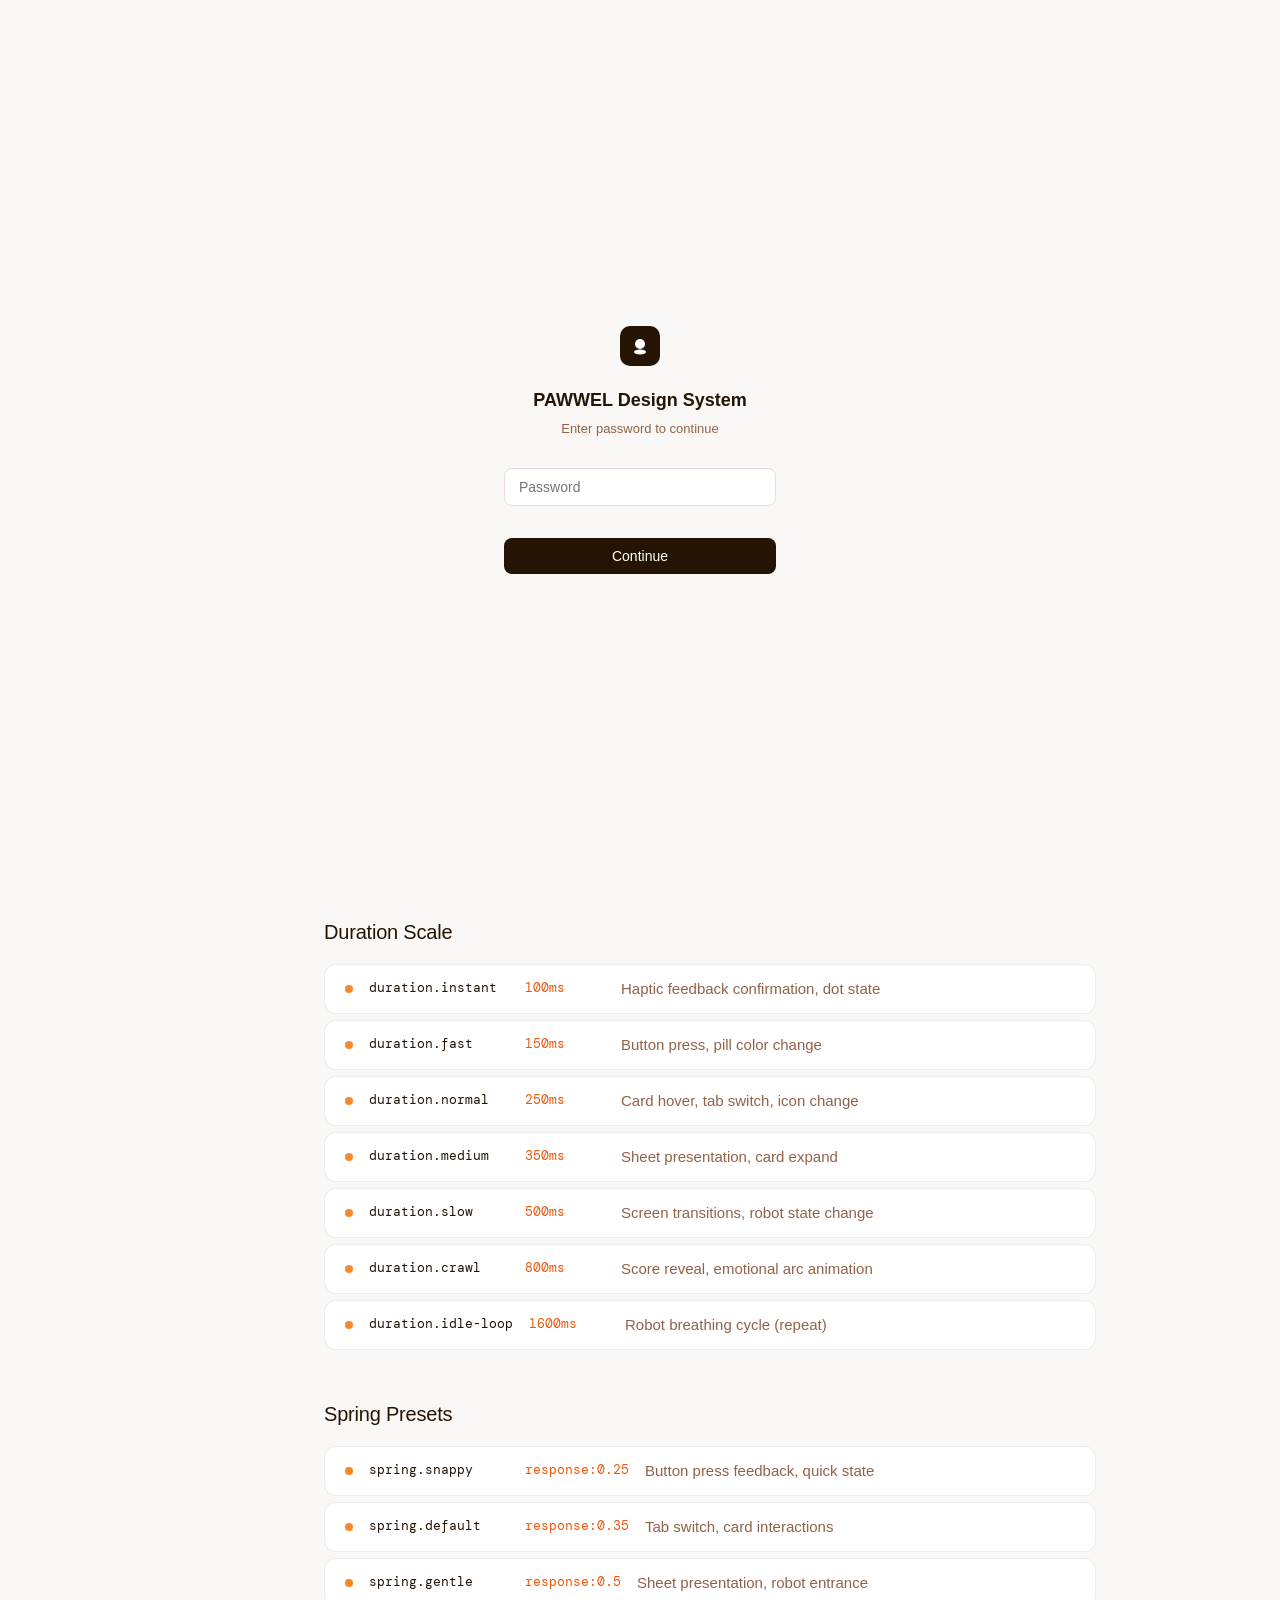
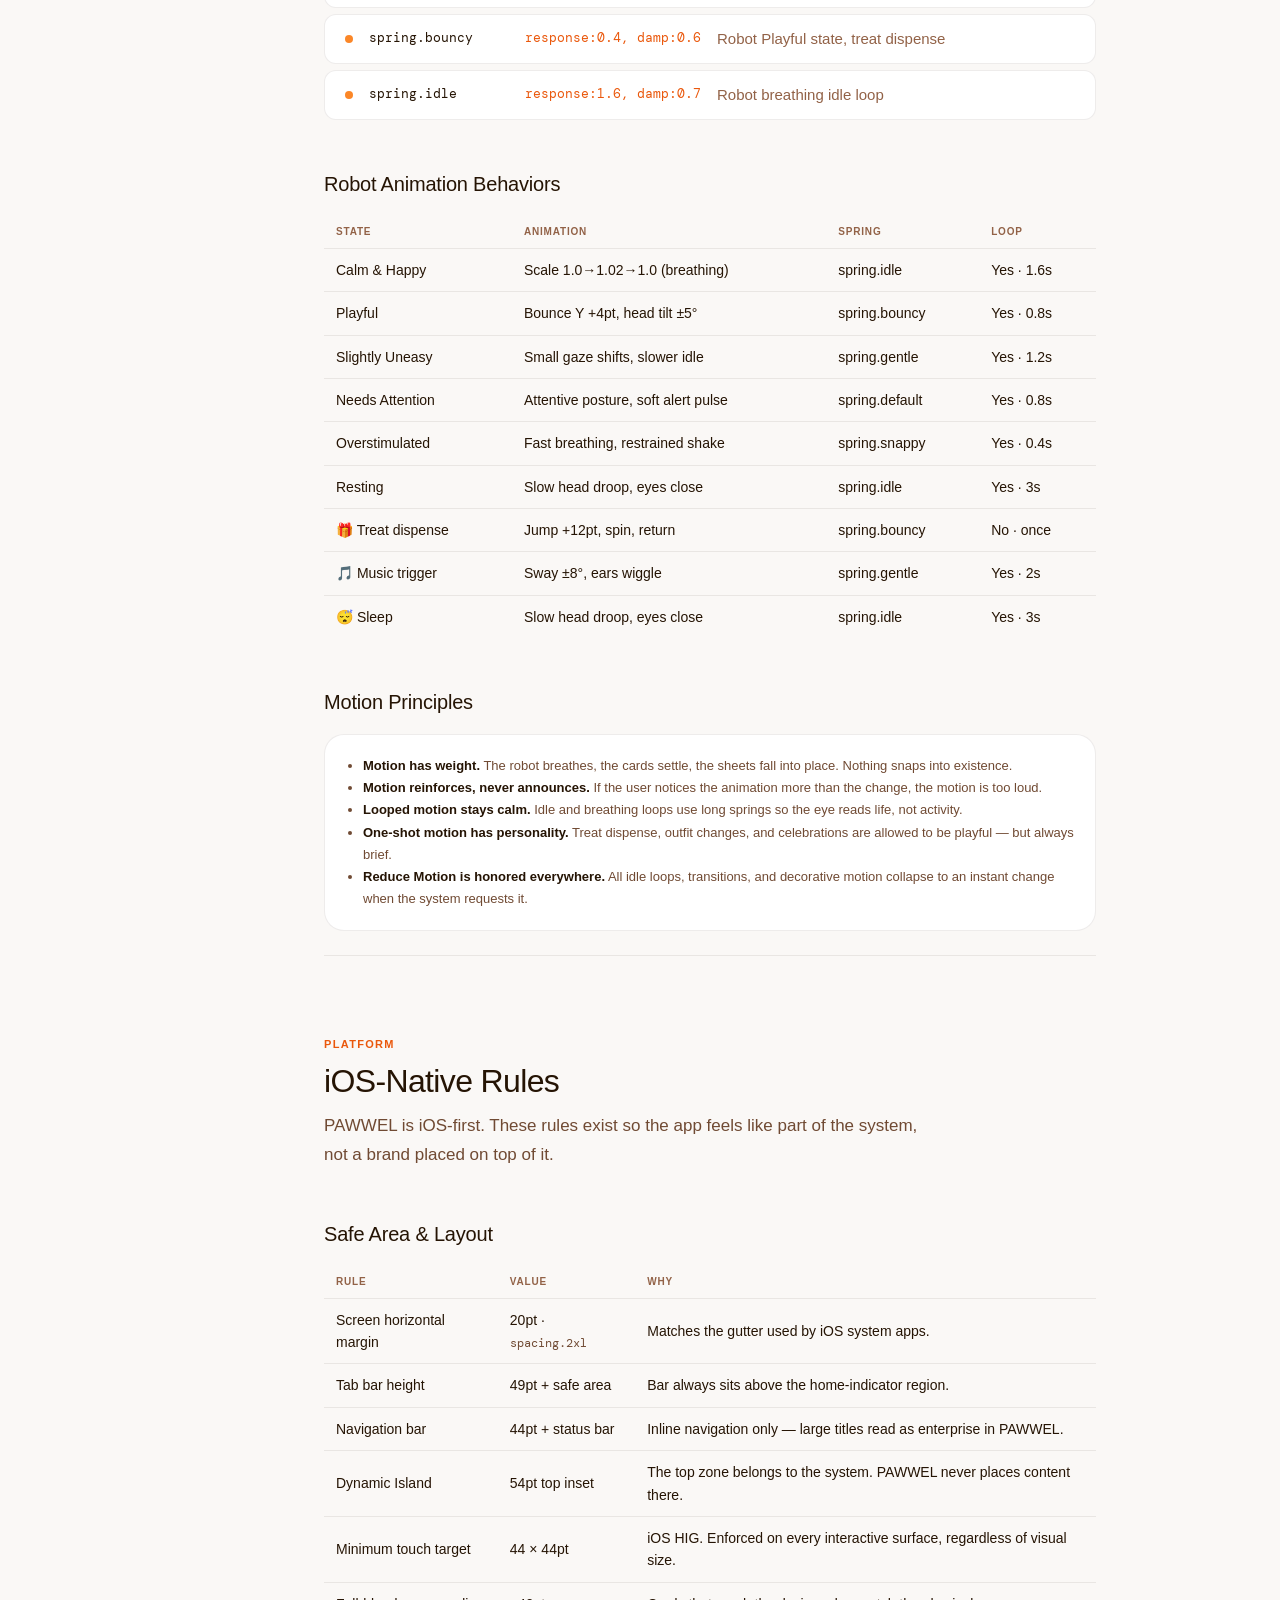
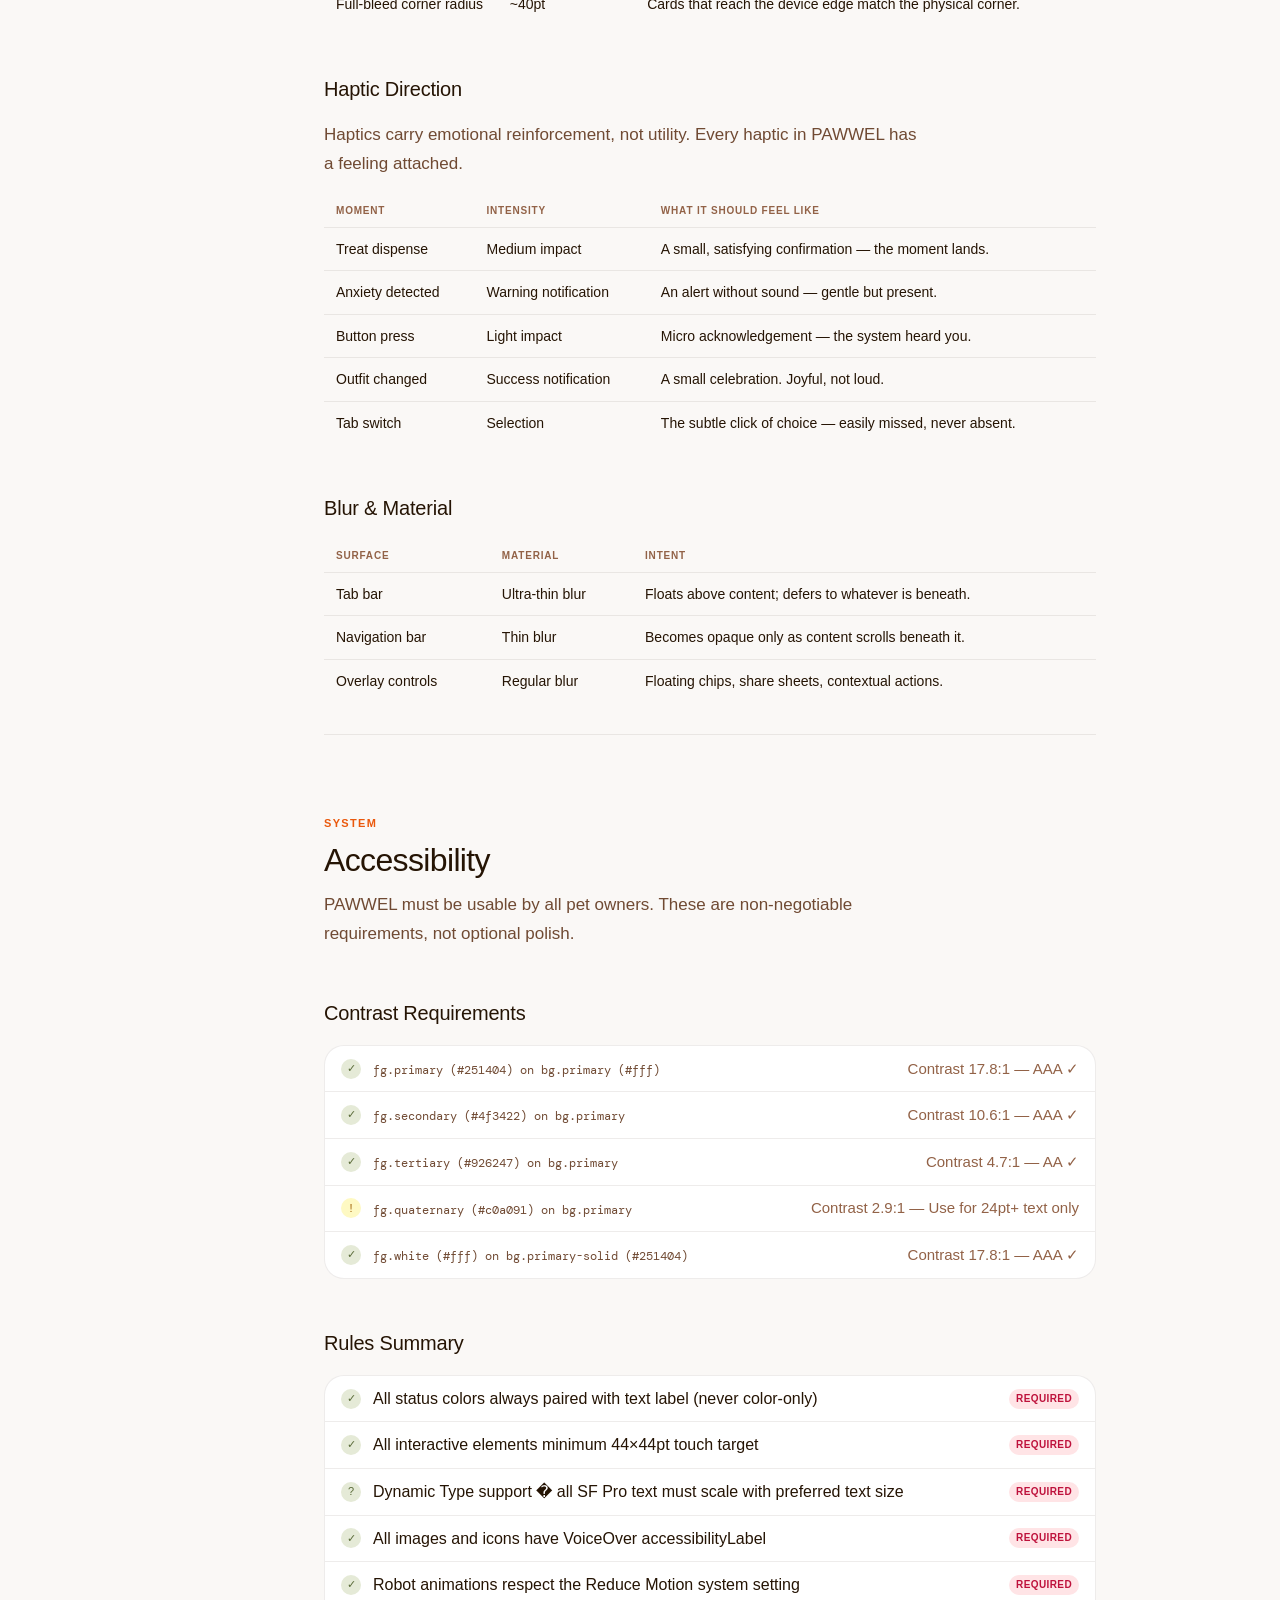
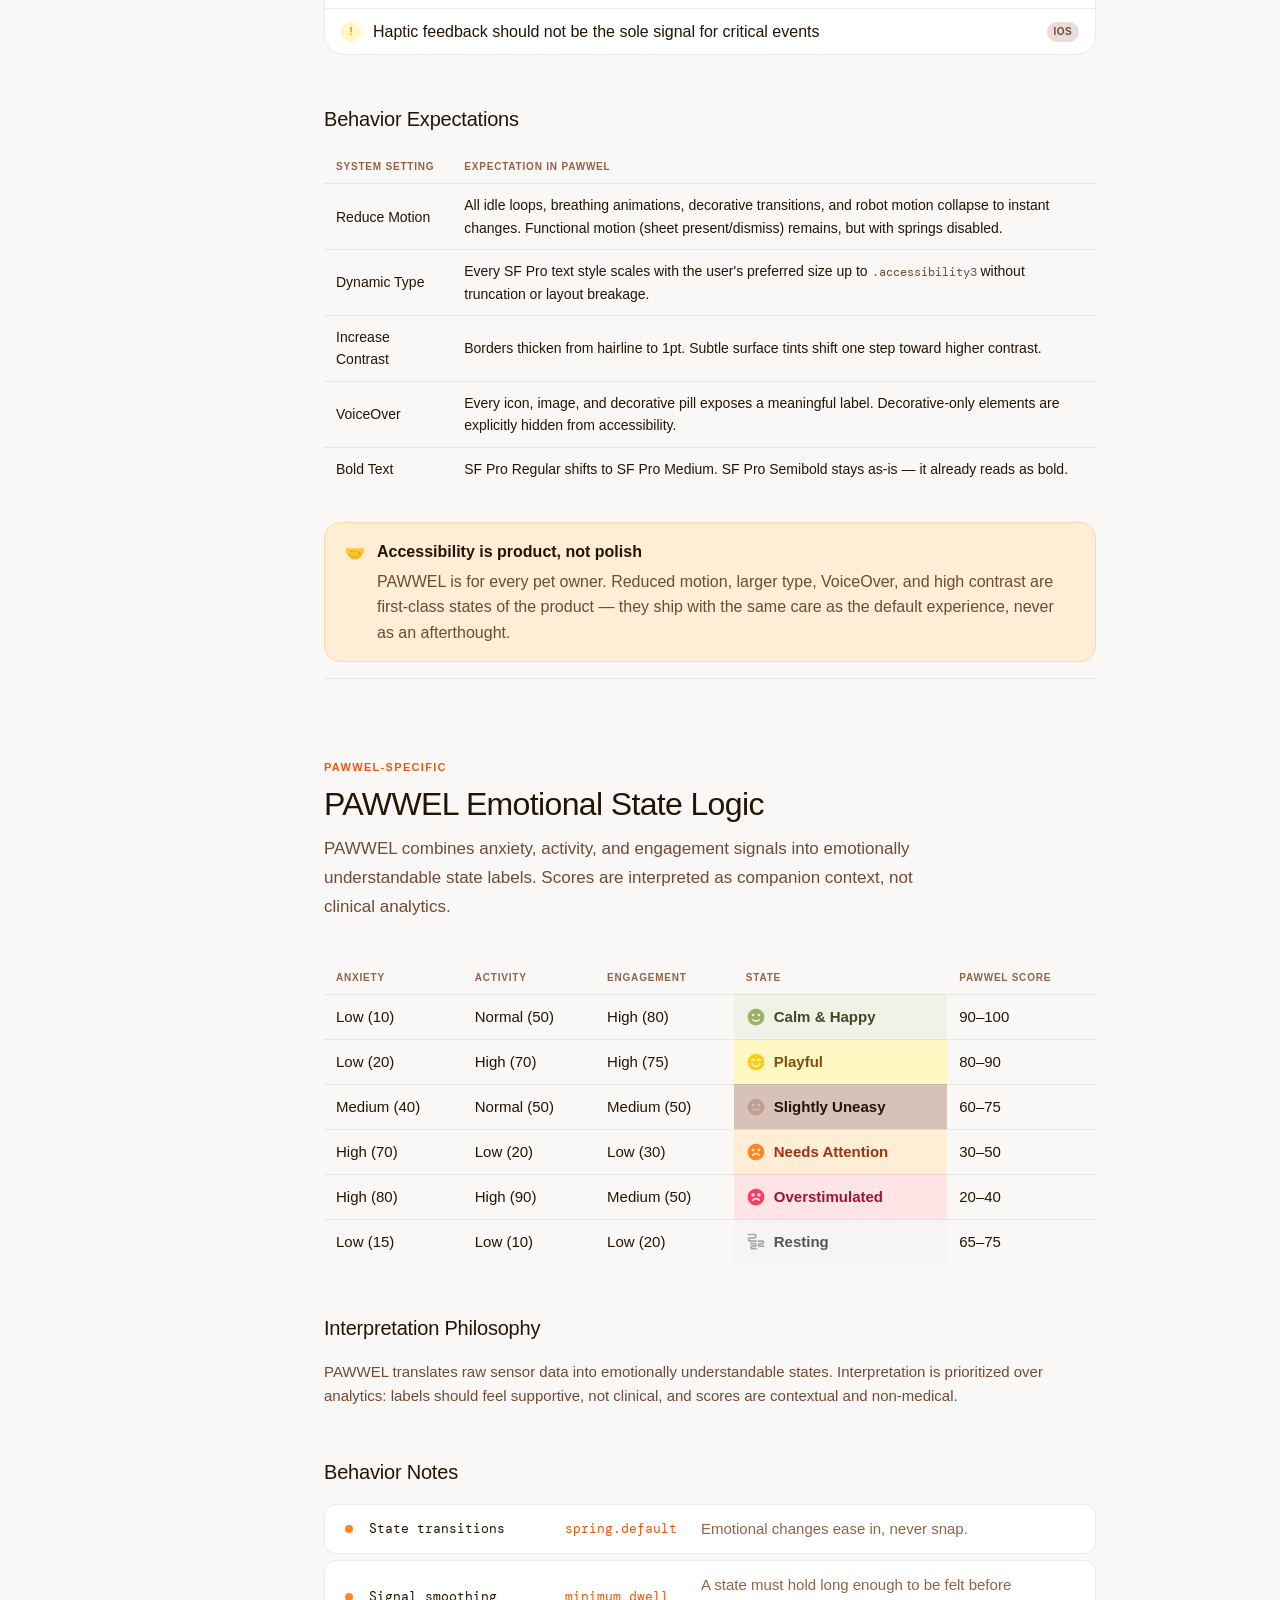
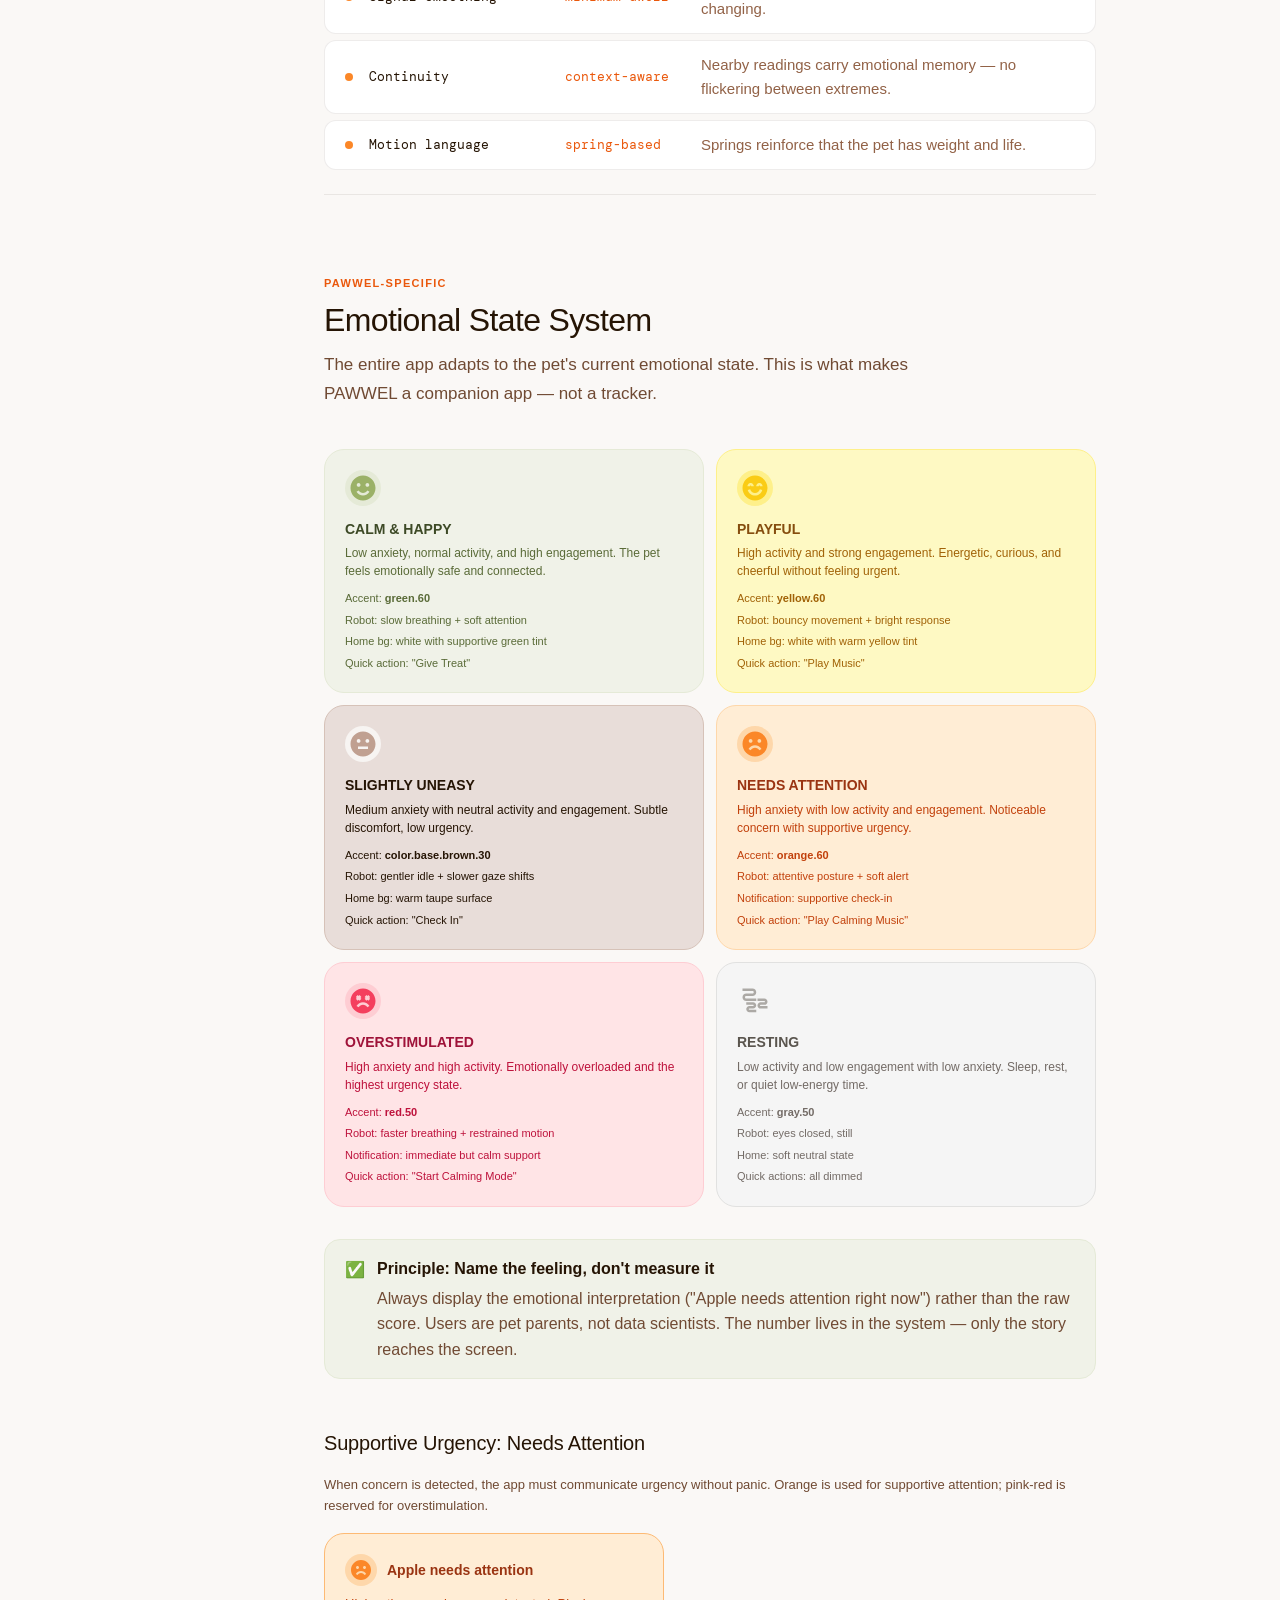
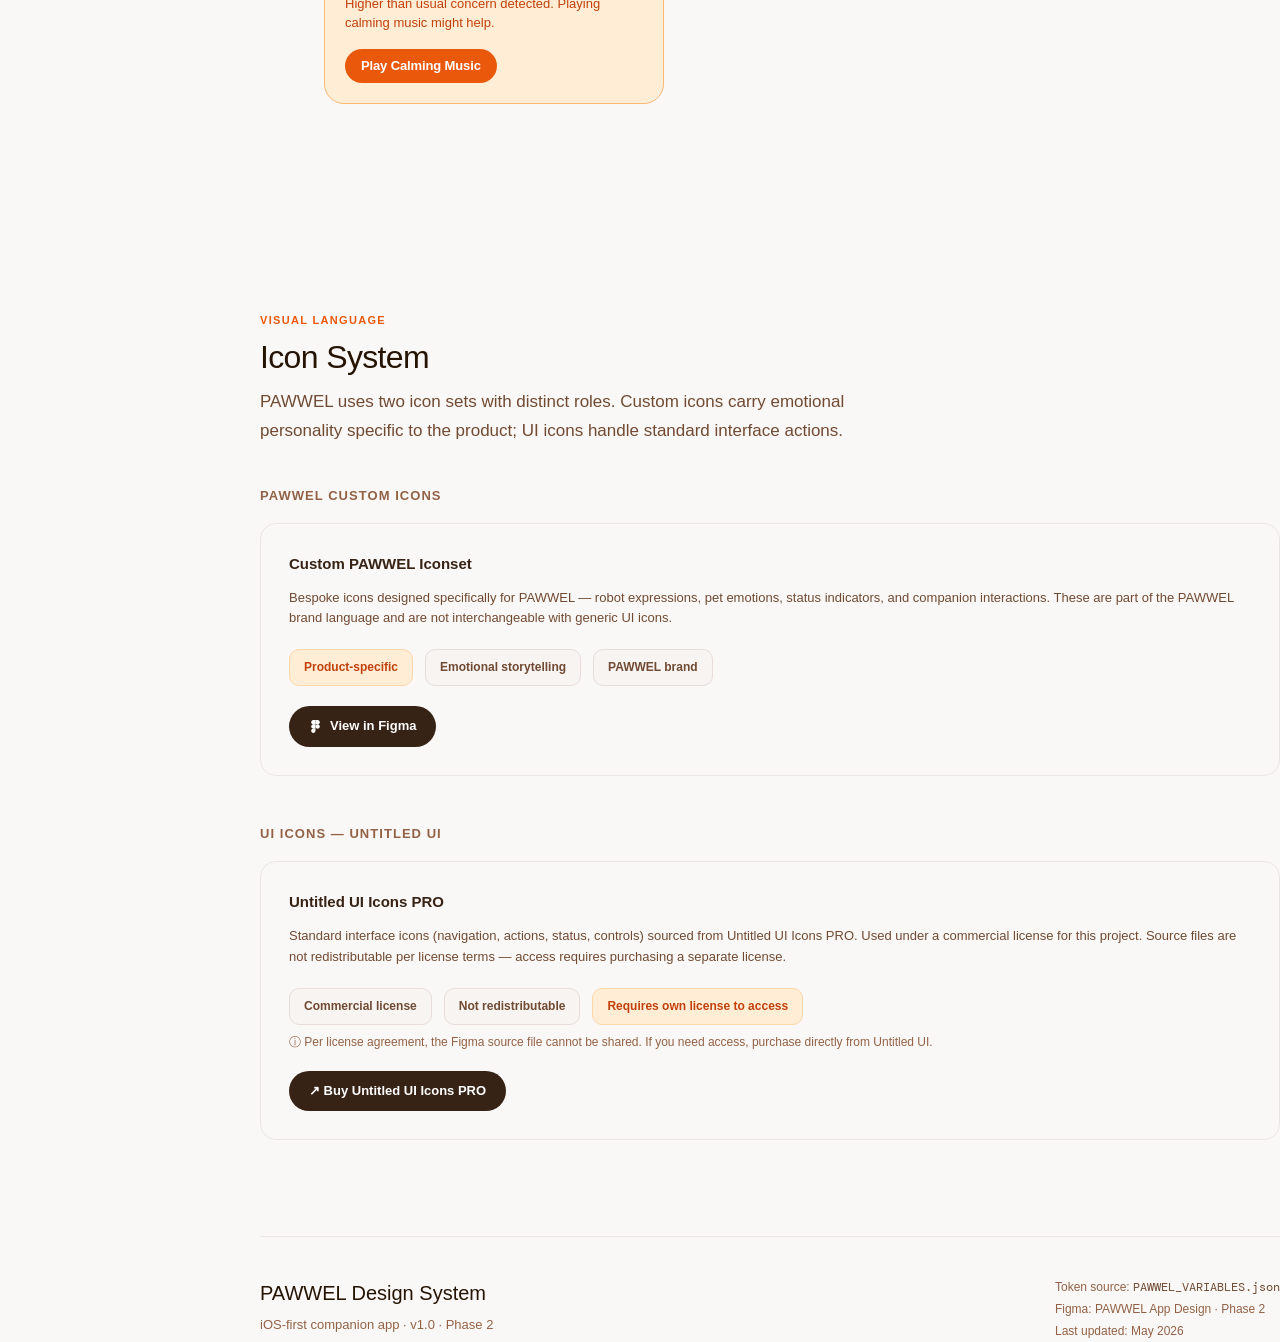
==== commit 71087333: "feat: add Icon System section to System page" ====
--- a/system.html
+++ b/system.html
@@ -1172,6 +1172,73 @@
               </button>
 </div>
 
+</div>
+
+<section class="section" id="icons">
+<div class="section-eyebrow">Visual Language</div>
+<h2 class="section-title">Icon System</h2>
+<p class="section-desc">
+  PAWWEL uses two icon sets with distinct roles. Custom icons carry emotional personality specific to the product; UI icons handle standard interface actions.
+</p>
+
+<!-- PAWWEL Custom Icons -->
+<div style="margin-bottom:48px;">
+  <div style="font-size:13px;font-weight:700;color:var(--brown-60);letter-spacing:0.08em;text-transform:uppercase;margin-bottom:16px;">PAWWEL Custom Icons</div>
+  <div style="background:var(--docs-surface-2);border:1px solid var(--docs-border);border-radius:var(--radius-2xl);padding:28px;">
+    <div style="display:flex;flex-direction:column;gap:12px;margin-bottom:20px;">
+      <div style="font-size:15px;font-weight:600;color:var(--brown-90);">Custom PAWWEL Iconset</div>
+      <div style="font-size:13px;color:var(--docs-text-2);line-height:1.6;">
+        Bespoke icons designed specifically for PAWWEL — robot expressions, pet emotions, status indicators, and companion interactions. These are part of the PAWWEL brand language and are not interchangeable with generic UI icons.
+      </div>
+    </div>
+    <div style="display:flex;gap:12px;flex-wrap:wrap;margin-bottom:20px;">
+      <div style="background:var(--orange-10);border:1px solid var(--orange-20);border-radius:var(--radius-lg);padding:8px 14px;font-size:12px;color:var(--orange-70);font-weight:600;">Product-specific</div>
+      <div style="background:var(--brown-10);border:1px solid var(--brown-20);border-radius:var(--radius-lg);padding:8px 14px;font-size:12px;color:var(--brown-70);font-weight:600;">Emotional storytelling</div>
+      <div style="background:var(--brown-10);border:1px solid var(--brown-20);border-radius:var(--radius-lg);padding:8px 14px;font-size:12px;color:var(--brown-70);font-weight:600;">PAWWEL brand</div>
+    </div>
+    <a href="https://www.figma.com/design/V7gcrDF4PiK2QDqDyrYfK7/PAWWEL-DESIGN-SYSTEM?node-id=304-10943&t=SLI3CMGOH1CNMIk0-1"
+       target="_blank" rel="noopener"
+       style="display:inline-flex;align-items:center;gap:8px;background:var(--brown-90);color:white;border-radius:var(--radius-full);padding:10px 20px;font-size:13px;font-weight:600;text-decoration:none;">
+      <svg width="13" height="13" viewBox="0 0 38 57" fill="none" xmlns="http://www.w3.org/2000/svg">
+        <path d="M19 28.5C19 25.98 20 23.56 21.78 21.78C23.56 20 25.98 19 28.5 19C31.02 19 33.44 20 35.22 21.78C37 23.56 38 25.98 38 28.5C38 31.02 37 33.44 35.22 35.22C33.44 37 31.02 38 28.5 38C25.98 38 23.56 37 21.78 35.22C20 33.44 19 31.02 19 28.5Z" fill="white"/>
+        <path d="M0 47.5C0 44.98 1 42.56 2.78 40.78C4.56 39 6.98 38 9.5 38H19V47.5C19 50.02 18 52.44 16.22 54.22C14.44 56 12.02 57 9.5 57C6.98 57 4.56 56 2.78 54.22C1 52.44 0 50.02 0 47.5Z" fill="white"/>
+        <path d="M19 0V19H28.5C31.02 19 33.44 18 35.22 16.22C37 14.44 38 12.02 38 9.5C38 6.98 37 4.56 35.22 2.78C33.44 1 31.02 0 28.5 0H19Z" fill="white"/>
+        <path d="M0 9.5C0 12.02 1 14.44 2.78 16.22C4.56 18 6.98 19 9.5 19H19V0H9.5C6.98 0 4.56 1 2.78 2.78C1 4.56 0 6.98 0 9.5Z" fill="white"/>
+        <path d="M0 28.5C0 31.02 1 33.44 2.78 35.22C4.56 37 6.98 38 9.5 38H19V19H9.5C6.98 19 4.56 20 2.78 21.78C1 23.56 0 25.98 0 28.5Z" fill="white"/>
+      </svg>
+      View in Figma
+    </a>
+  </div>
+</div>
+
+<!-- Untitled UI Icons -->
+<div>
+  <div style="font-size:13px;font-weight:700;color:var(--brown-60);letter-spacing:0.08em;text-transform:uppercase;margin-bottom:16px;">UI Icons — Untitled UI</div>
+  <div style="background:var(--docs-surface-2);border:1px solid var(--docs-border);border-radius:var(--radius-2xl);padding:28px;">
+    <div style="display:flex;flex-direction:column;gap:12px;margin-bottom:20px;">
+      <div style="font-size:15px;font-weight:600;color:var(--brown-90);">Untitled UI Icons PRO</div>
+      <div style="font-size:13px;color:var(--docs-text-2);line-height:1.6;">
+        Standard interface icons (navigation, actions, status, controls) sourced from Untitled UI Icons PRO. Used under a commercial license for this project. Source files are not redistributable per license terms — access requires purchasing a separate license.
+      </div>
+    </div>
+    <div style="display:flex;gap:12px;flex-wrap:wrap;margin-bottom:8px;">
+      <div style="background:var(--brown-10);border:1px solid var(--brown-20);border-radius:var(--radius-lg);padding:8px 14px;font-size:12px;color:var(--brown-70);font-weight:600;">Commercial license</div>
+      <div style="background:var(--brown-10);border:1px solid var(--brown-20);border-radius:var(--radius-lg);padding:8px 14px;font-size:12px;color:var(--brown-70);font-weight:600;">Not redistributable</div>
+      <div style="background:var(--orange-10);border:1px solid var(--orange-20);border-radius:var(--radius-lg);padding:8px 14px;font-size:12px;color:var(--orange-70);font-weight:600;">Requires own license to access</div>
+    </div>
+    <div style="font-size:12px;color:var(--docs-text-3);margin-bottom:20px;line-height:1.5;">
+      ⓘ Per license agreement, the Figma source file cannot be shared. If you need access, purchase directly from Untitled UI.
+    </div>
+    <a href="https://www.untitledui.com/icons"
+       target="_blank" rel="noopener"
+       style="display:inline-flex;align-items:center;gap:8px;background:var(--brown-90);color:white;border-radius:var(--radius-full);padding:10px 20px;font-size:13px;font-weight:600;text-decoration:none;">
+      ↗ Buy Untitled UI Icons PRO
+    </a>
+  </div>
+</div>
+
+</section>
+
 <div style="margin-top:96px;padding-top:40px;border-top:1px solid var(--docs-border);">
 <div style="display:flex;justify-content:space-between;align-items:flex-start;flex-wrap:wrap;gap:24px;">
 <div>
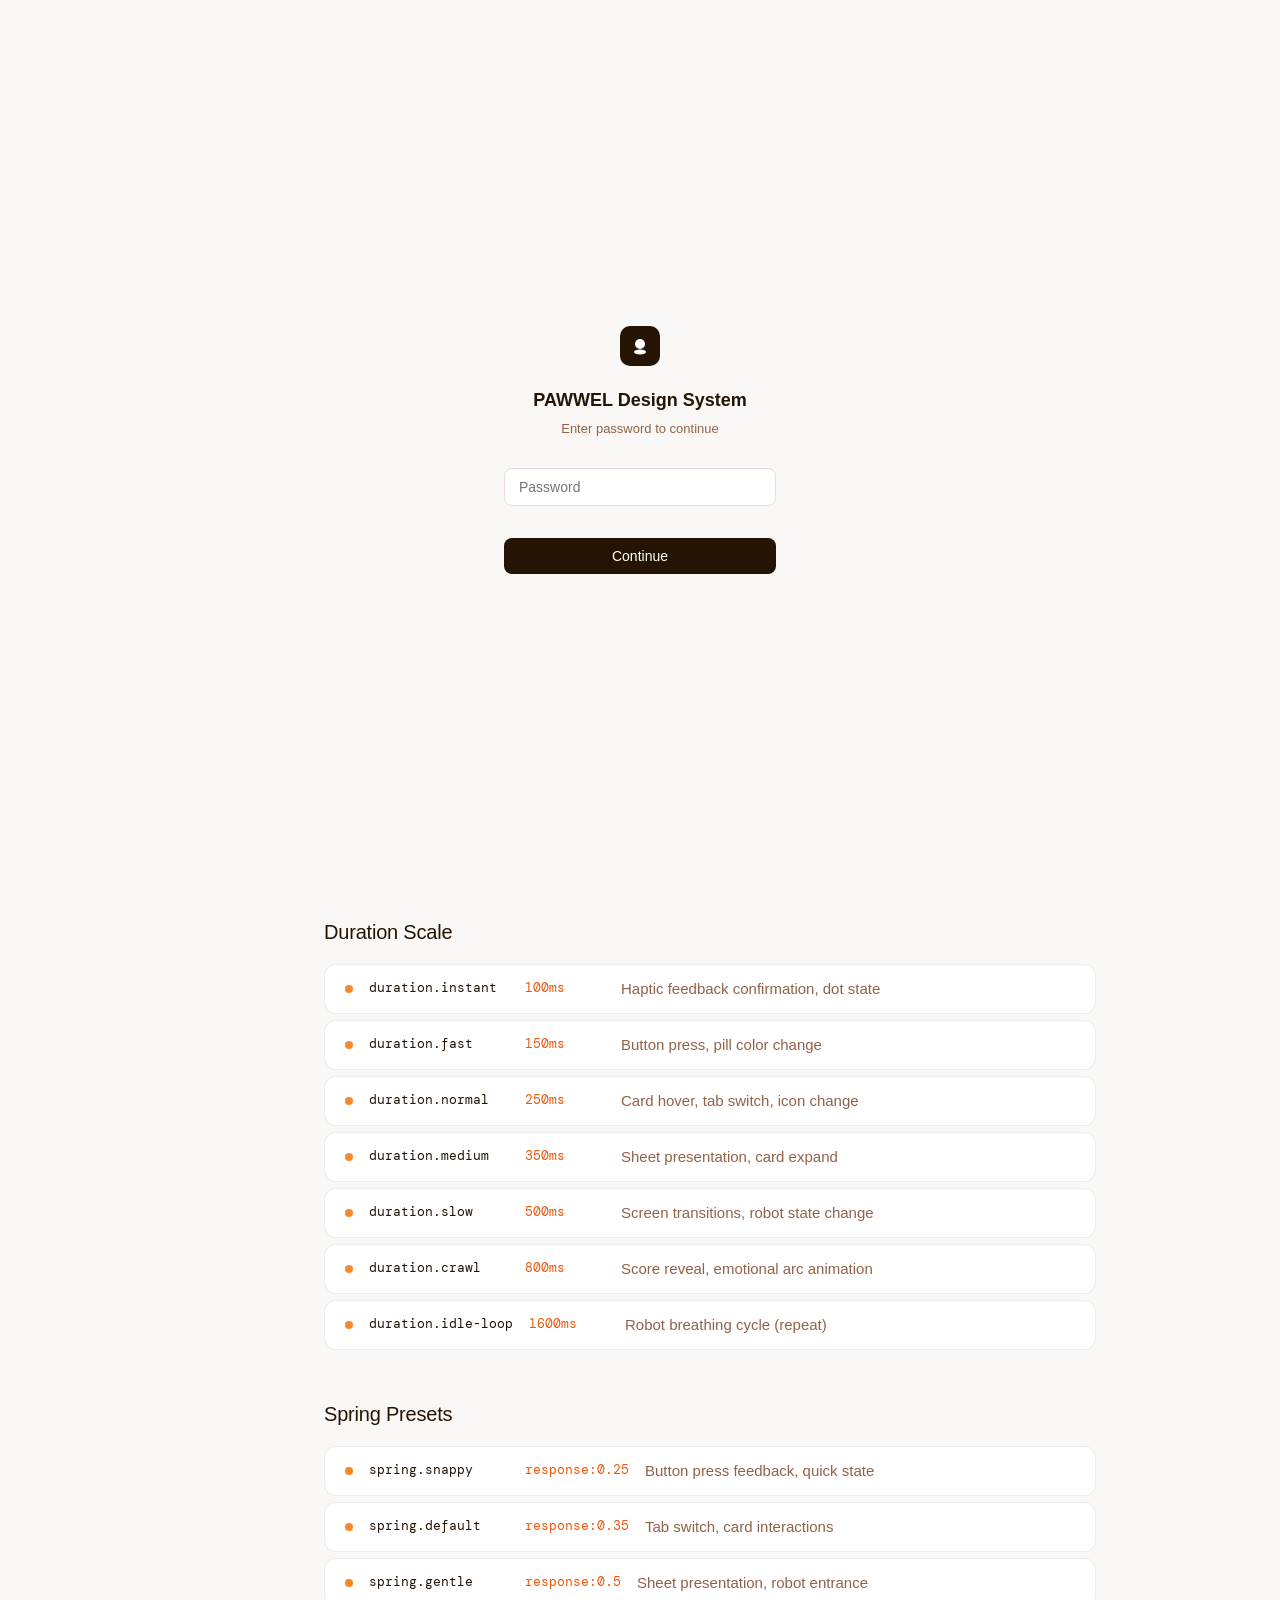
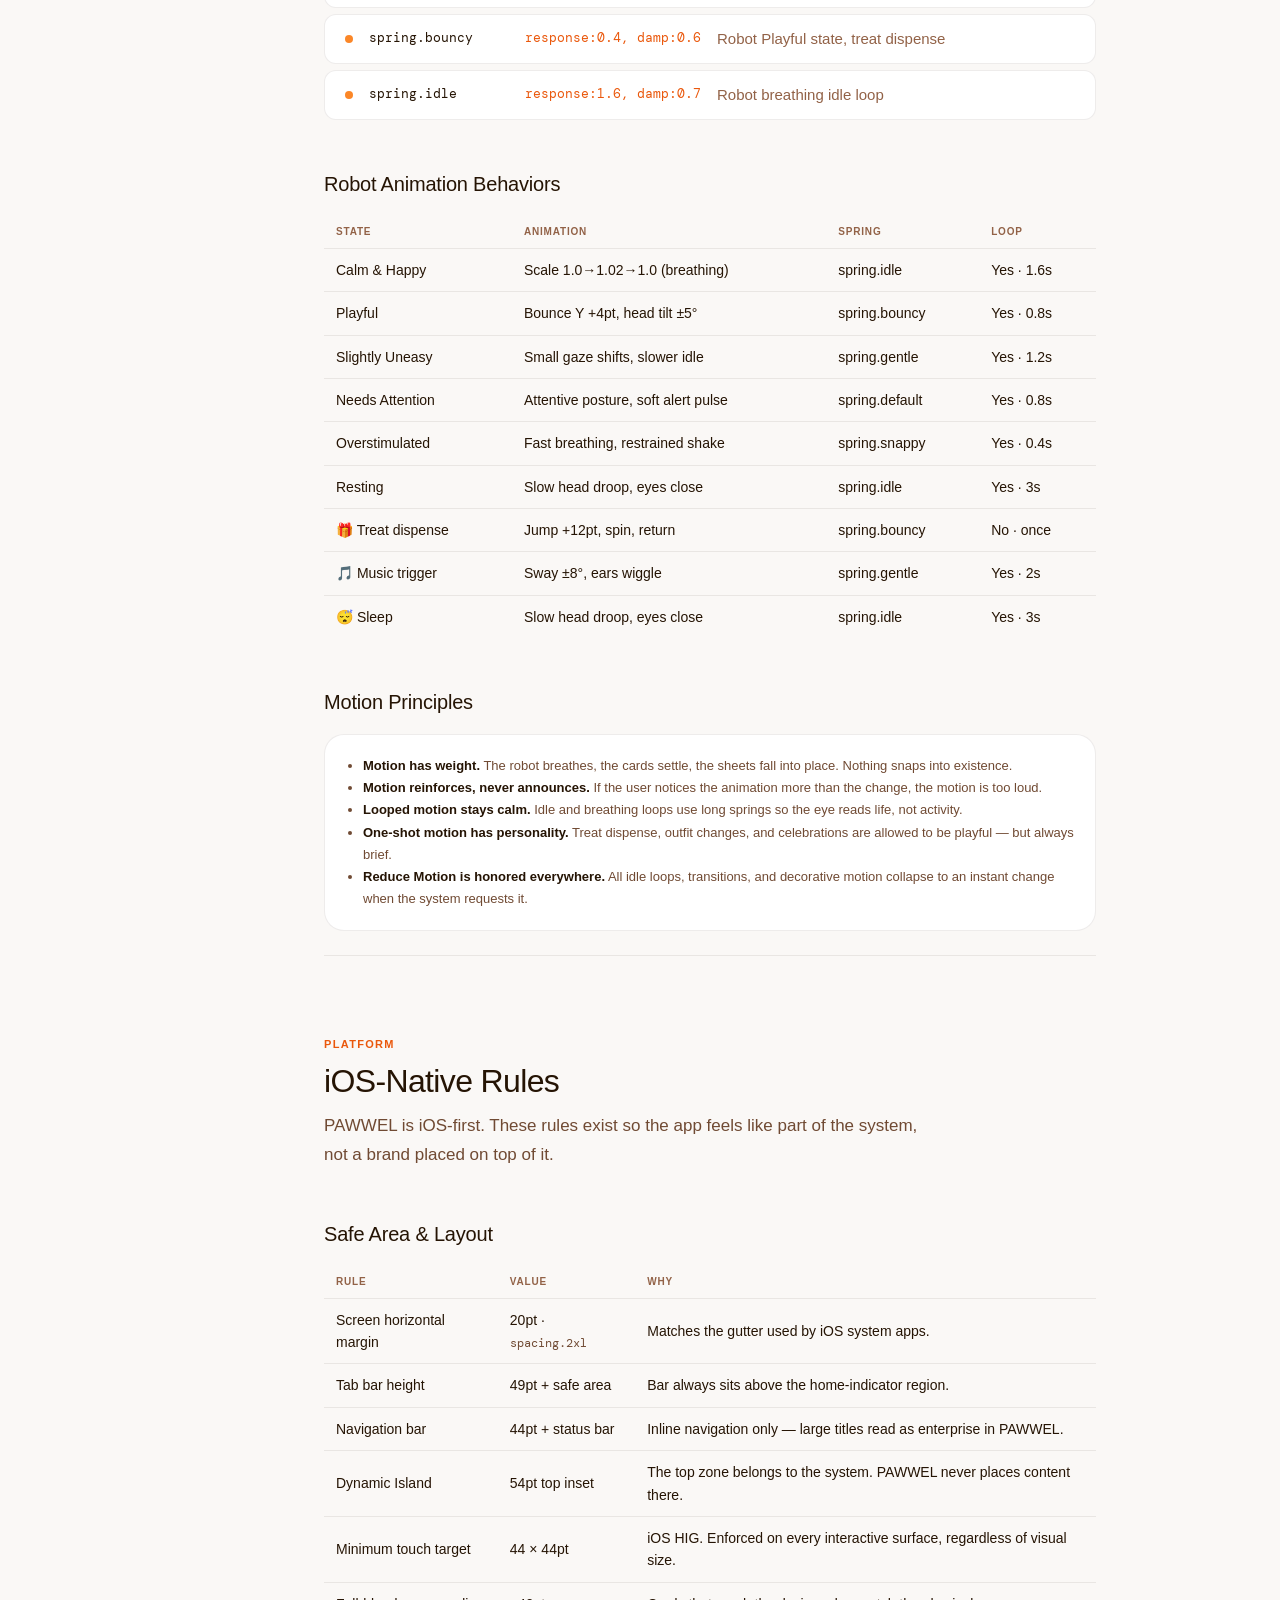
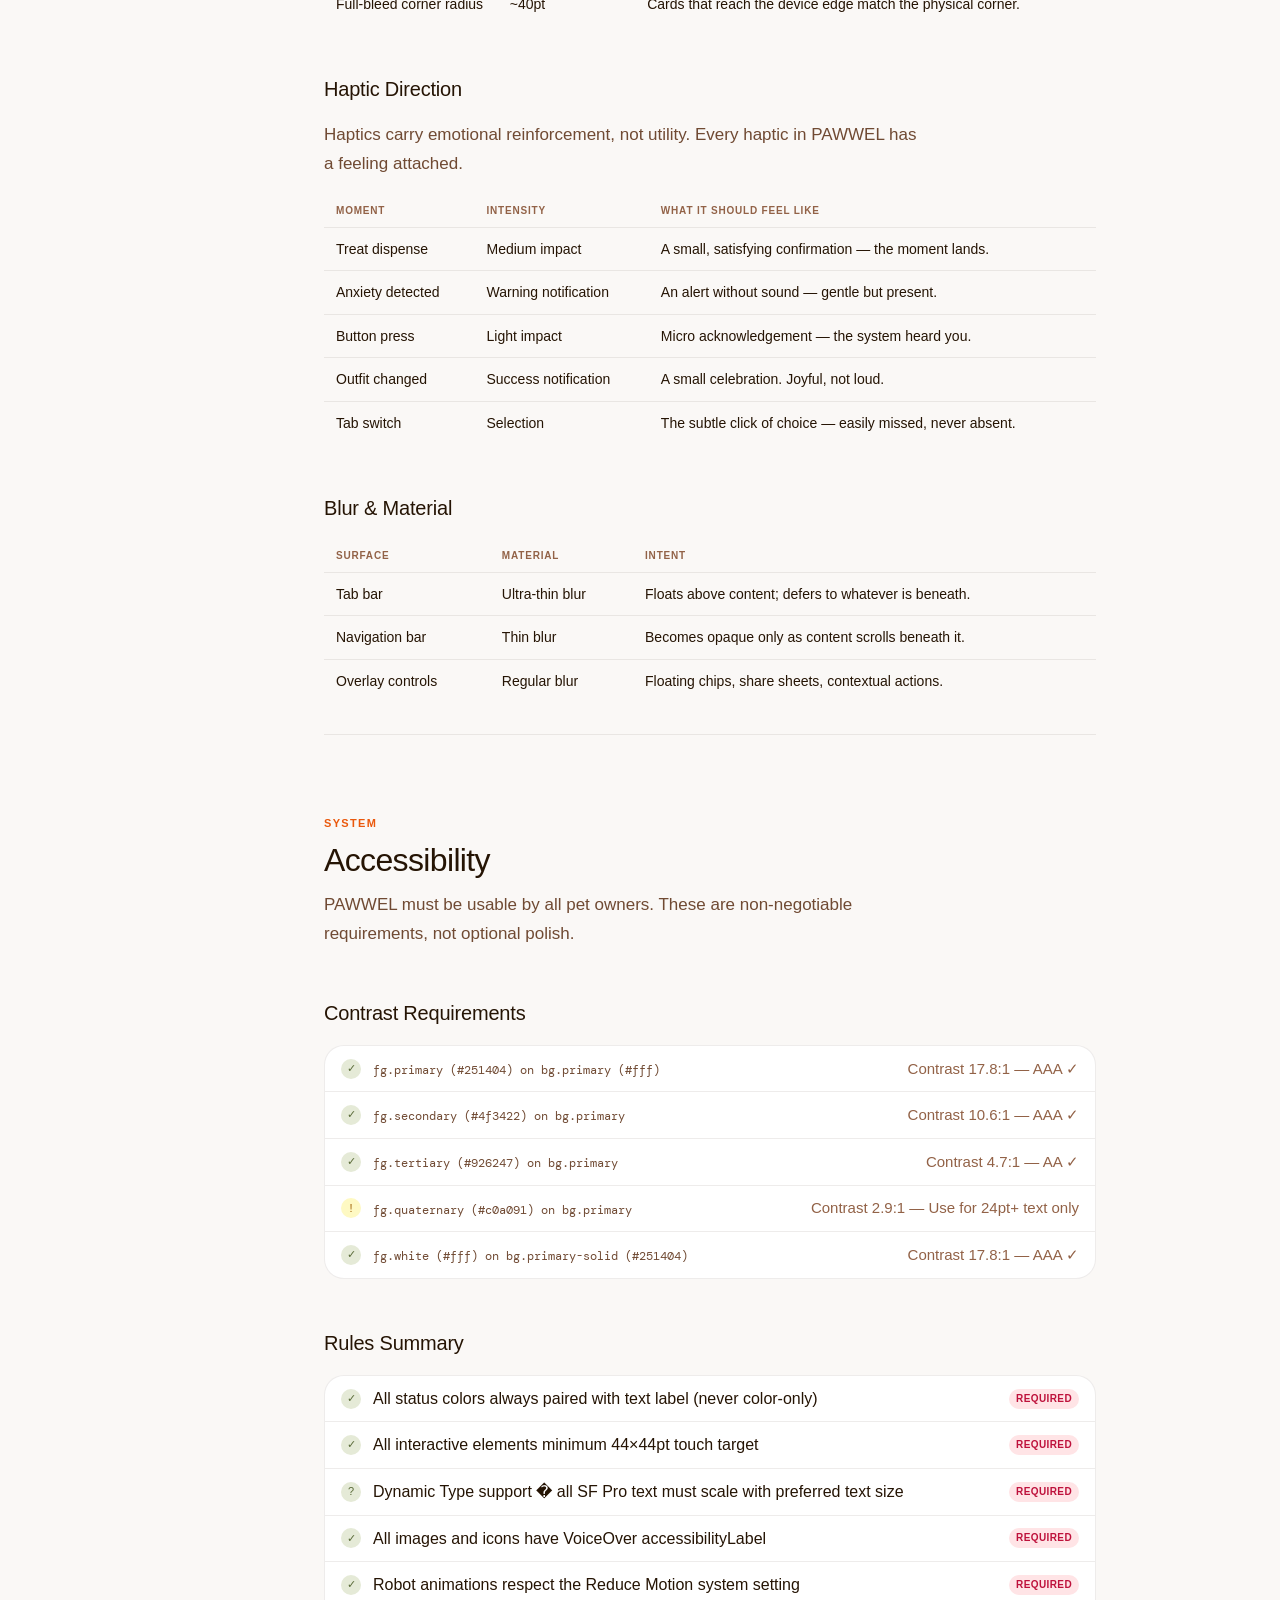
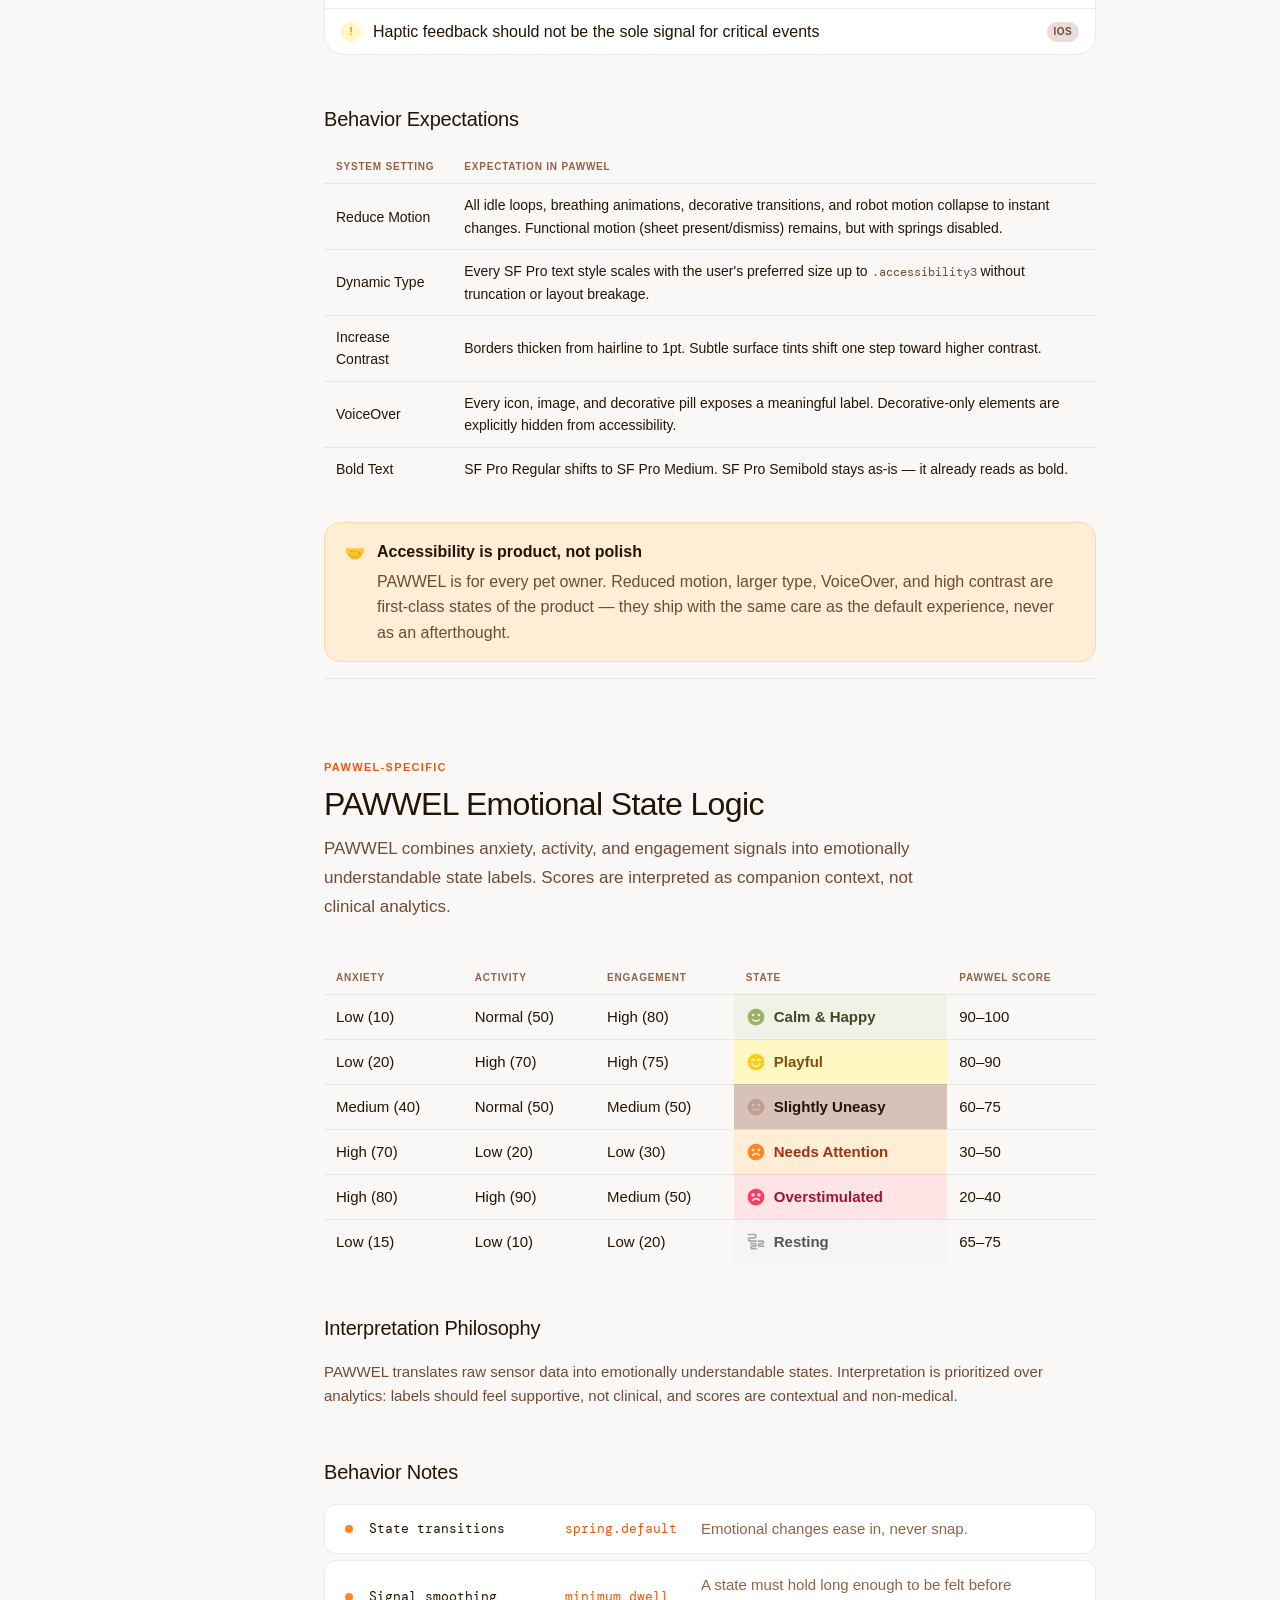
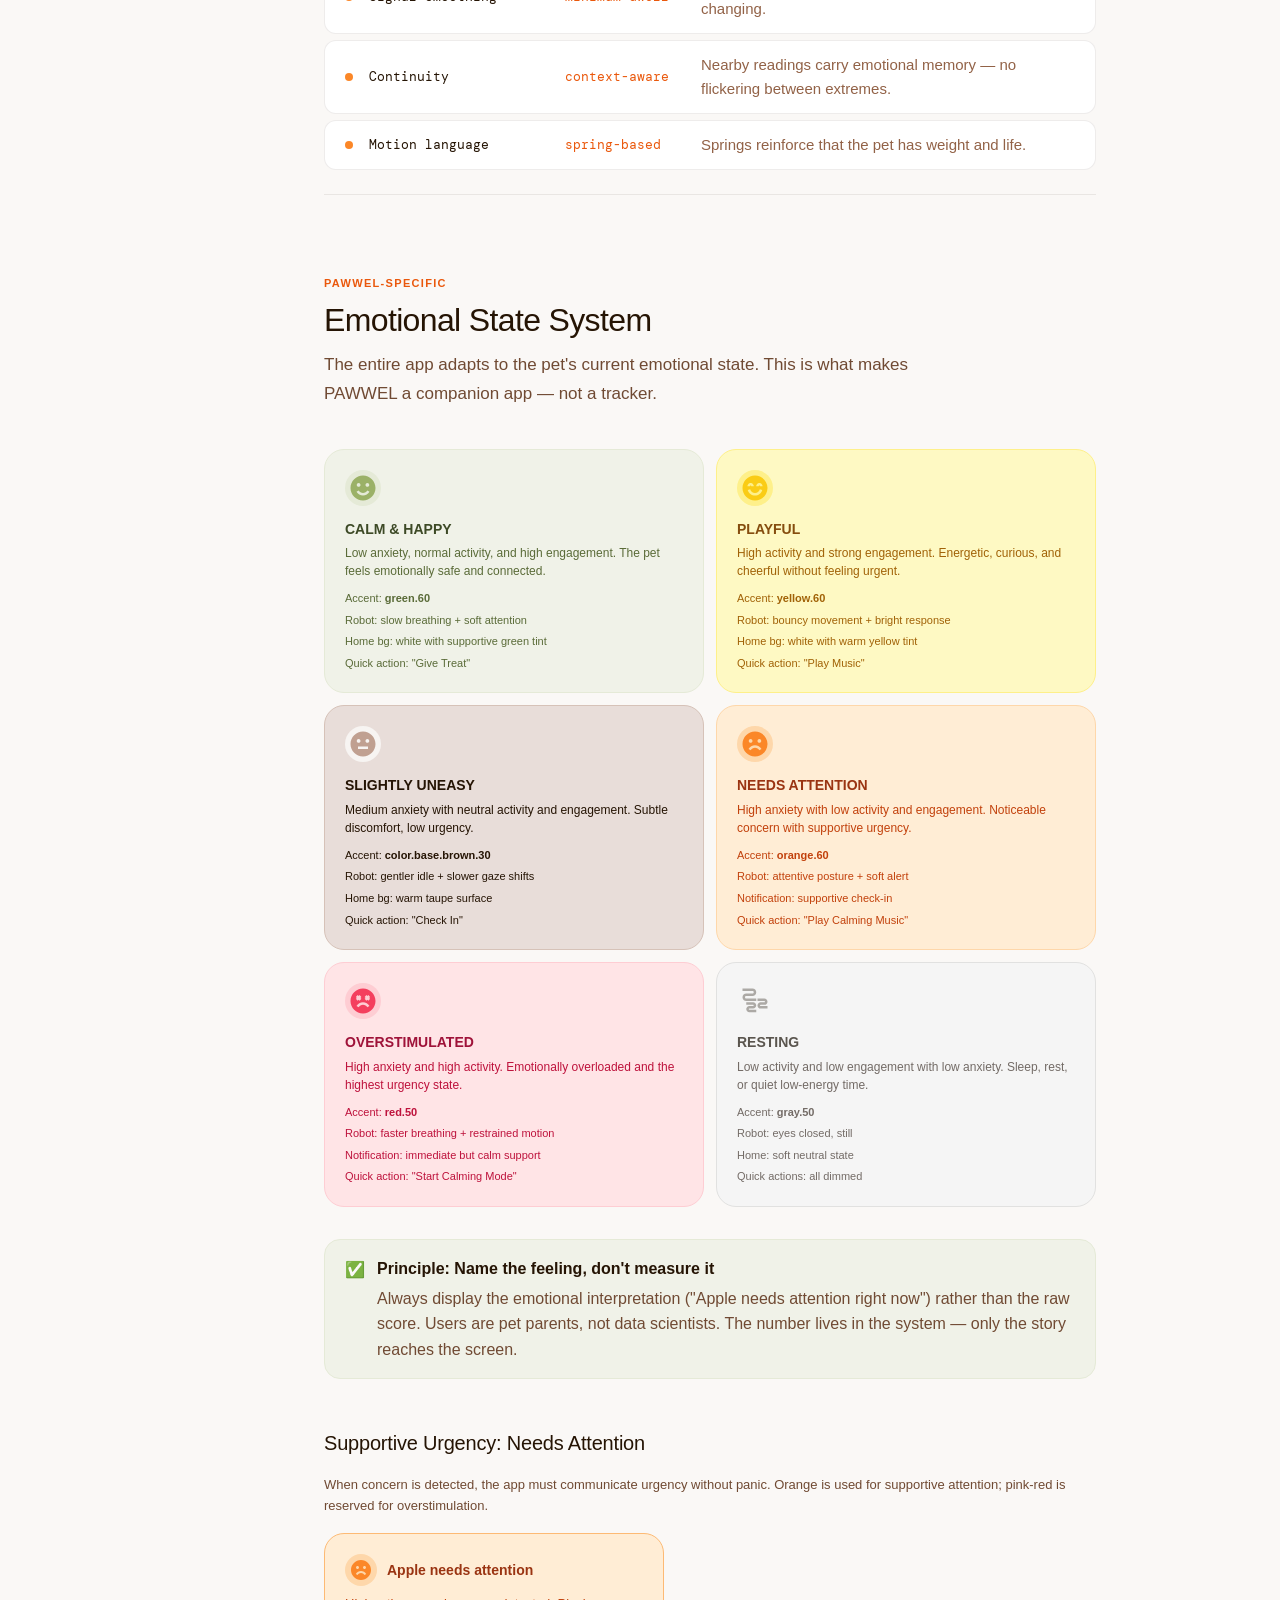
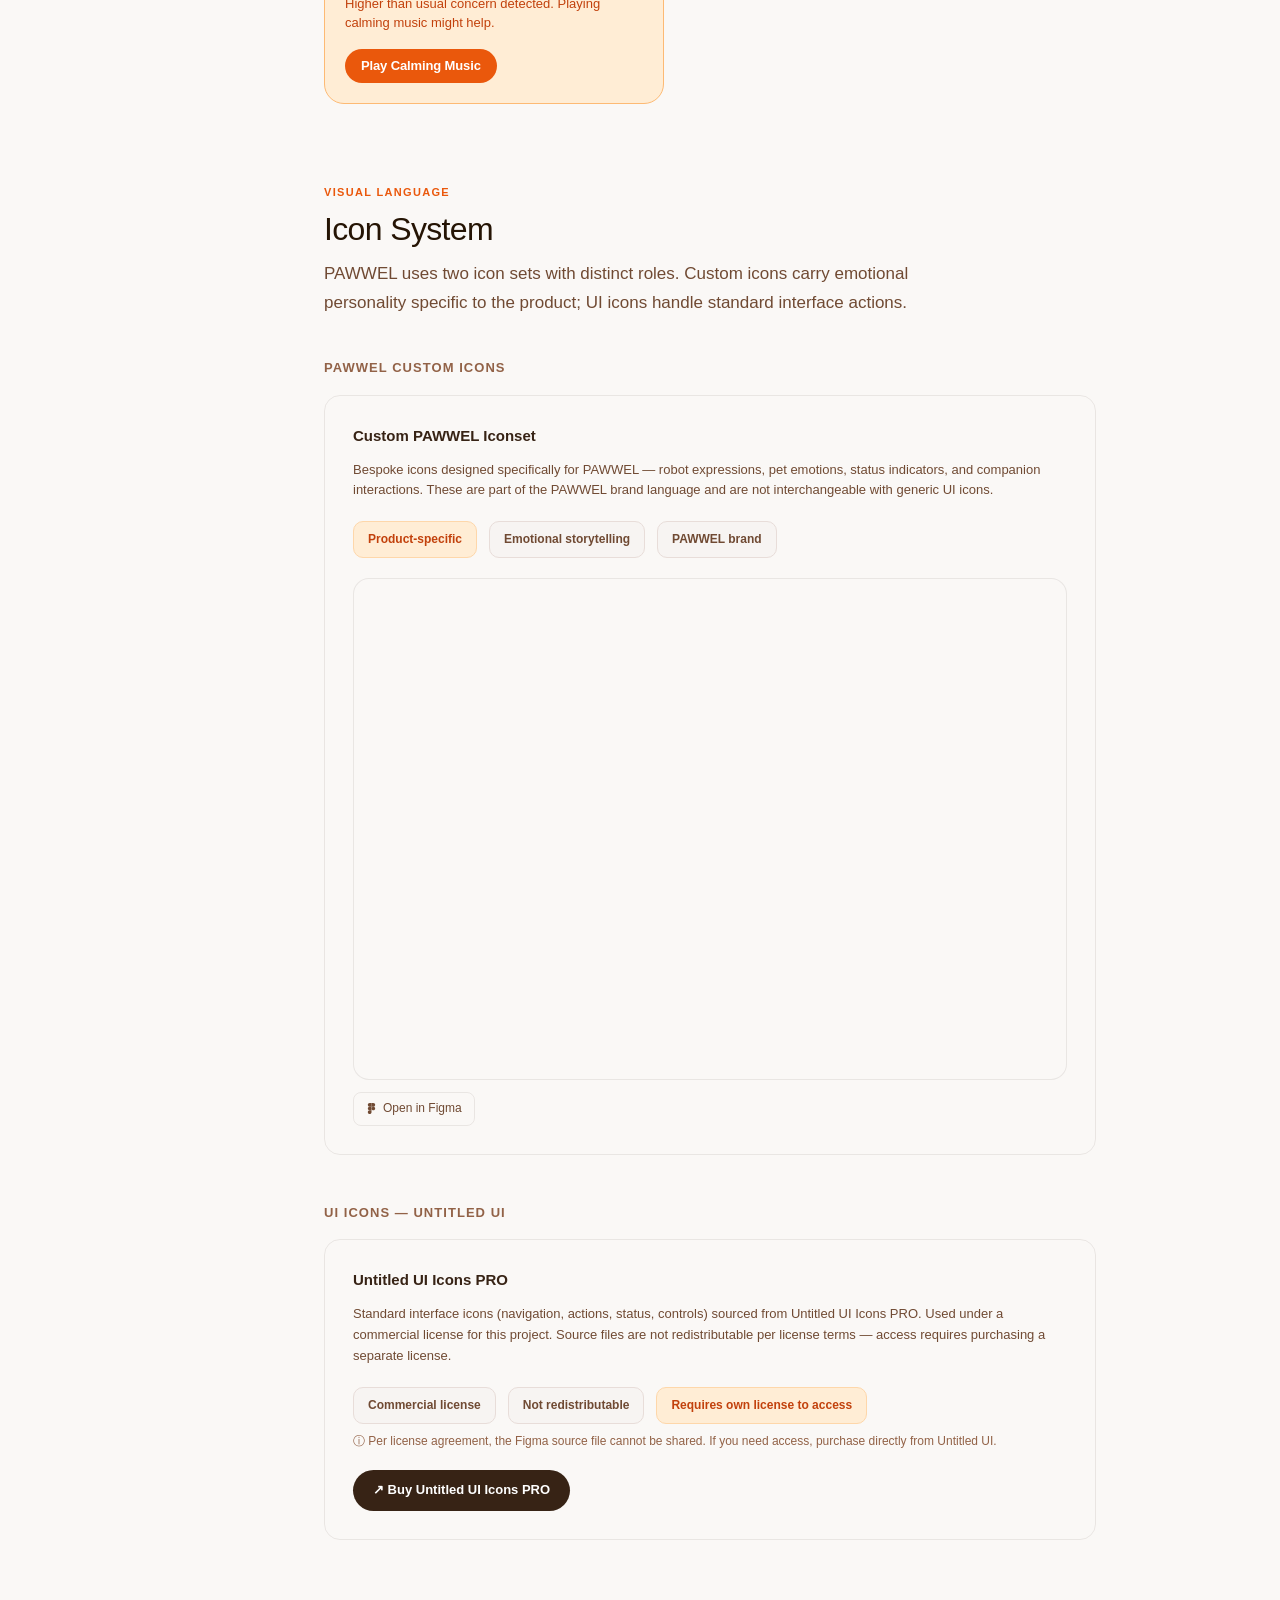
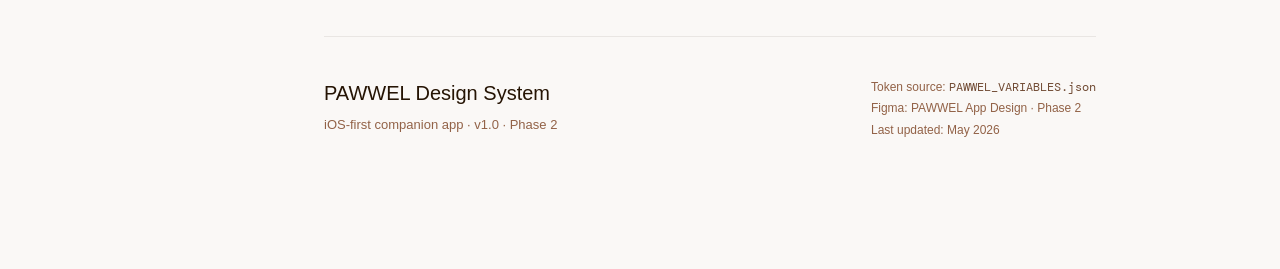
==== commit 600fd4ed: "fix(design-system): resolve responsive layout and icon section padding" ====
--- a/system.html
+++ b/system.html
@@ -10,6 +10,29 @@
 <link href="https://fonts.gstatic.com" rel="preconnect" crossorigin/>
 <link href="https://fonts.googleapis.com/css2?family=DM+Mono:wght@400;500&display=swap" rel="stylesheet"/>
 <link rel="stylesheet" href="styles.css"/>
+<style>
+/* ─── FIGMA EMBED ─── */
+.figma-embed-wrapper {
+  position: relative;
+  width: 100%;
+  border-radius: var(--radius-2xl);
+  overflow: hidden;
+  border: 1px solid var(--docs-border);
+  background: var(--docs-bg);
+  margin-top: 20px;
+}
+.figma-embed-wrapper iframe {
+  width: 100%;
+  height: 500px;
+  border: none;
+  display: block;
+}
+@media (max-width: 800px) {
+  .figma-embed-wrapper iframe {
+    height: 360px;
+  }
+}
+</style>
 </head>
 <body>
 <div id="pw-gate" style="position:fixed;inset:0;background:#faf8f6;display:flex;align-items:center;justify-content:center;z-index:9999;">
@@ -1172,7 +1195,6 @@
               </button>
 </div>
 
-</div>
 
 <section class="section" id="icons">
 <div class="section-eyebrow">Visual Language</div>
@@ -1196,18 +1218,28 @@
       <div style="background:var(--brown-10);border:1px solid var(--brown-20);border-radius:var(--radius-lg);padding:8px 14px;font-size:12px;color:var(--brown-70);font-weight:600;">Emotional storytelling</div>
       <div style="background:var(--brown-10);border:1px solid var(--brown-20);border-radius:var(--radius-lg);padding:8px 14px;font-size:12px;color:var(--brown-70);font-weight:600;">PAWWEL brand</div>
     </div>
-    <a href="https://www.figma.com/design/V7gcrDF4PiK2QDqDyrYfK7/PAWWEL-DESIGN-SYSTEM?node-id=304-10943&t=SLI3CMGOH1CNMIk0-1"
-       target="_blank" rel="noopener"
-       style="display:inline-flex;align-items:center;gap:8px;background:var(--brown-90);color:white;border-radius:var(--radius-full);padding:10px 20px;font-size:13px;font-weight:600;text-decoration:none;">
-      <svg width="13" height="13" viewBox="0 0 38 57" fill="none" xmlns="http://www.w3.org/2000/svg">
-        <path d="M19 28.5C19 25.98 20 23.56 21.78 21.78C23.56 20 25.98 19 28.5 19C31.02 19 33.44 20 35.22 21.78C37 23.56 38 25.98 38 28.5C38 31.02 37 33.44 35.22 35.22C33.44 37 31.02 38 28.5 38C25.98 38 23.56 37 21.78 35.22C20 33.44 19 31.02 19 28.5Z" fill="white"/>
-        <path d="M0 47.5C0 44.98 1 42.56 2.78 40.78C4.56 39 6.98 38 9.5 38H19V47.5C19 50.02 18 52.44 16.22 54.22C14.44 56 12.02 57 9.5 57C6.98 57 4.56 56 2.78 54.22C1 52.44 0 50.02 0 47.5Z" fill="white"/>
-        <path d="M19 0V19H28.5C31.02 19 33.44 18 35.22 16.22C37 14.44 38 12.02 38 9.5C38 6.98 37 4.56 35.22 2.78C33.44 1 31.02 0 28.5 0H19Z" fill="white"/>
-        <path d="M0 9.5C0 12.02 1 14.44 2.78 16.22C4.56 18 6.98 19 9.5 19H19V0H9.5C6.98 0 4.56 1 2.78 2.78C1 4.56 0 6.98 0 9.5Z" fill="white"/>
-        <path d="M0 28.5C0 31.02 1 33.44 2.78 35.22C4.56 37 6.98 38 9.5 38H19V19H9.5C6.98 19 4.56 20 2.78 21.78C1 23.56 0 25.98 0 28.5Z" fill="white"/>
-      </svg>
-      View in Figma
-    </a>
+    <div class="figma-embed-wrapper">
+      <iframe
+        src="https://www.figma.com/embed?embed_host=share&url=https%3A%2F%2Fwww.figma.com%2Fdesign%2FV7gcrDF4PiK2QDqDyrYfK7%2FPAWWEL-DESIGN-SYSTEM%3Fnode-id%3D304-10943%26t%3DSLI3CMGOH1CNMIk0-1"
+        title="PAWWEL Custom Icon System — Figma"
+        allowfullscreen
+        loading="lazy"
+      ></iframe>
+    </div>
+    <div style="margin-top:12px;">
+      <a href="https://www.figma.com/design/V7gcrDF4PiK2QDqDyrYfK7/PAWWEL-DESIGN-SYSTEM?node-id=304-10943&t=SLI3CMGOH1CNMIk0-1"
+         target="_blank" rel="noopener"
+         style="display:inline-flex;align-items:center;gap:6px;font-size:12px;color:var(--docs-text-2);text-decoration:none;border:1px solid var(--docs-border);border-radius:var(--radius-md);padding:6px 12px;">
+        <svg width="11" height="11" viewBox="0 0 38 57" fill="none" xmlns="http://www.w3.org/2000/svg">
+          <path d="M19 28.5C19 25.98 20 23.56 21.78 21.78C23.56 20 25.98 19 28.5 19C31.02 19 33.44 20 35.22 21.78C37 23.56 38 25.98 38 28.5C38 31.02 37 33.44 35.22 35.22C33.44 37 31.02 38 28.5 38C25.98 38 23.56 37 21.78 35.22C20 33.44 19 31.02 19 28.5Z" fill="currentColor"/>
+          <path d="M0 47.5C0 44.98 1 42.56 2.78 40.78C4.56 39 6.98 38 9.5 38H19V47.5C19 50.02 18 52.44 16.22 54.22C14.44 56 12.02 57 9.5 57C6.98 57 4.56 56 2.78 54.22C1 52.44 0 50.02 0 47.5Z" fill="currentColor"/>
+          <path d="M19 0V19H28.5C31.02 19 33.44 18 35.22 16.22C37 14.44 38 12.02 38 9.5C38 6.98 37 4.56 35.22 2.78C33.44 1 31.02 0 28.5 0H19Z" fill="currentColor"/>
+          <path d="M0 9.5C0 12.02 1 14.44 2.78 16.22C4.56 18 6.98 19 9.5 19H19V0H9.5C6.98 0 4.56 1 2.78 2.78C1 4.56 0 6.98 0 9.5Z" fill="currentColor"/>
+          <path d="M0 28.5C0 31.02 1 33.44 2.78 35.22C4.56 37 6.98 38 9.5 38H19V19H9.5C6.98 19 4.56 20 2.78 21.78C1 23.56 0 25.98 0 28.5Z" fill="currentColor"/>
+        </svg>
+        Open in Figma
+      </a>
+    </div>
   </div>
 </div>
 
--- a/styles.css
+++ b/styles.css
@@ -169,8 +169,9 @@
   --spacing-11xl: 160px;
 
   /* ─── TYPOGRAPHY ─── */
-  --font-family-primary: "SF Pro Display", "SF Pro Text", -apple-system,
-    BlinkMacSystemFont, sans-serif;
+  --font-family-primary:
+    "SF Pro Display", "SF Pro Text", -apple-system, BlinkMacSystemFont,
+    sans-serif;
   --font-weight-heavy: 800;
   --font-weight-bold: 700;
   --font-weight-semibold: 600;
@@ -241,7 +242,7 @@
 .sidebar {
   width: var(--docs-sidebar-width);
   position: fixed;
-  top: 0;
+  top: 40px;
   left: 0;
   bottom: 0;
   background: var(--docs-surface);
@@ -251,8 +252,6 @@
   display: flex;
   flex-direction: column;
 }
-
-
 
 .sidebar::-webkit-scrollbar {
   width: 4px;
@@ -354,7 +353,7 @@
   padding-left: 20px;
 }
 .nav-group-items::before {
-  content: '';
+  content: "";
   position: absolute;
   left: 27px;
   top: 0;
@@ -374,7 +373,9 @@
   position: relative;
   margin-left: 7px;
   border-left: 1px solid transparent;
-  transition: color 0.12s ease, border-color 0.12s ease;
+  transition:
+    color 0.12s ease,
+    border-color 0.12s ease;
 }
 
 .nav-link:hover {
@@ -388,13 +389,16 @@
   border-left-color: var(--docs-accent);
 }
 
-.nav-dot { display: none; }
+.nav-dot {
+  display: none;
+}
 
 /* ─── MAIN CONTENT ─── */
 .main {
   margin-left: var(--docs-sidebar-width);
   flex: 1;
   max-width: calc(100% - var(--docs-sidebar-width));
+  padding-top: 40px;
 }
 
 .main-inner {
@@ -479,11 +483,7 @@
   right: -60px;
   width: 320px;
   height: 320px;
-  background: radial-gradient(
-    circle,
-    var(--orange-10) 0%,
-    transparent 70%
-  );
+  background: radial-gradient(circle, var(--orange-10) 0%, transparent 70%);
   pointer-events: none;
 }
 
@@ -641,10 +641,7 @@
 }
 
 .token-swatch-alpha {
-  background-image: repeating-conic-gradient(
-      #e0dbd6 0% 25%,
-      transparent 0% 50%
-    )
+  background-image: repeating-conic-gradient(#e0dbd6 0% 25%, transparent 0% 50%)
     0 0 / 12px 12px;
 }
 
@@ -1639,7 +1636,7 @@
   height: 2px;
   background: var(--docs-border);
   position: fixed;
-  top: 0;
+  top: 40px;
   left: 0;
   right: 0;
   z-index: 200;
@@ -1650,6 +1647,87 @@
   background: var(--docs-accent);
   width: 0%;
   transition: width 0.1s linear;
+}
+
+/* ─── TOP BAR ─── */
+.topbar {
+  position: fixed;
+  top: 0;
+  left: 0;
+  right: 0;
+  height: 40px;
+  background: var(--docs-surface);
+  border-bottom: 1px solid var(--docs-border);
+  display: flex;
+  align-items: center;
+  justify-content: space-between;
+  padding: 0 20px;
+  z-index: 1000;
+  gap: 12px;
+}
+.topbar-left {
+  display: flex;
+  align-items: center;
+  gap: 8px;
+}
+.topbar-label {
+  font-size: 11px;
+  font-weight: 600;
+  letter-spacing: 0.08em;
+  text-transform: uppercase;
+  color: var(--docs-text-3);
+}
+.topbar-divider {
+  width: 1px;
+  height: 14px;
+  background: var(--docs-border);
+}
+.topbar-right {
+  display: flex;
+  align-items: center;
+  gap: 8px;
+}
+.topbar-btn {
+  display: inline-flex;
+  align-items: center;
+  gap: 6px;
+  height: 26px;
+  padding: 0 10px;
+  border-radius: 6px;
+  font-size: 12px;
+  font-weight: 500;
+  text-decoration: none;
+  transition:
+    background 0.15s,
+    color 0.15s;
+  white-space: nowrap;
+  cursor: pointer;
+  border: 1px solid var(--docs-border);
+}
+.topbar-btn-figma {
+  background: var(--docs-bg);
+  color: var(--docs-text);
+}
+.topbar-btn-figma:hover {
+  background: var(--brown-20);
+  color: var(--brown-100);
+  border-color: var(--brown-30);
+}
+.topbar-btn-github {
+  background: var(--docs-bg);
+  color: var(--docs-text);
+}
+.topbar-btn-github:hover {
+  background: var(--brown-20);
+  color: var(--brown-100);
+  border-color: var(--brown-30);
+}
+.topbar-btn svg {
+  flex-shrink: 0;
+  opacity: 0.5;
+}
+.topbar-btn:hover svg {
+  opacity: 1;
 }
 
 /* ─── RESPONSIVE ─── */
@@ -1666,7 +1744,9 @@
   background: var(--docs-surface);
   cursor: pointer;
   flex-shrink: 0;
-  transition: background 0.15s, border-color 0.15s;
+  transition:
+    background 0.15s,
+    border-color 0.15s;
   -webkit-tap-highlight-color: transparent;
 }
 .mobile-menu-btn:hover {
@@ -1691,9 +1771,15 @@
   transition: all 0.22s cubic-bezier(0.4, 0, 0.2, 1);
   transform-origin: center;
 }
-.hamburger-icon span:first-child  { width: 100%; }
-.hamburger-icon span:nth-child(2) { width: 75%; }
-.hamburger-icon span:last-child   { width: 100%; }
+.hamburger-icon span:first-child {
+  width: 100%;
+}
+.hamburger-icon span:nth-child(2) {
+  width: 75%;
+}
+.hamburger-icon span:last-child {
+  width: 100%;
+}
 
 /* Open state */
 .mobile-menu-btn.open .hamburger-icon span:first-child {
@@ -1725,7 +1811,6 @@
 }
 
 @media (max-width: 800px) {
-
   /* ── TOPBAR ── */
   .topbar {
     height: 52px;
@@ -1733,23 +1818,30 @@
     /* Safe area for iPhone notch/Dynamic Island */
     padding-top: env(safe-area-inset-top, 0px);
   }
-  .topbar-label { font-size: 12px; }
-  .topbar-right { gap: 6px; }
-  .topbar-btn { 
-    height: 30px; 
-    padding: 0 8px; 
+  .topbar-label {
+    font-size: 12px;
+  }
+  .topbar-right {
+    gap: 6px;
+  }
+  .topbar-btn {
+    height: 30px;
+    padding: 0 8px;
     font-size: 11px;
   }
-  .mobile-menu-btn { display: inline-flex; }
+  .mobile-menu-btn {
+    display: inline-flex;
+  }
 
   /* ── SIDEBAR: SLIDE-IN DRAWER ── */
   .sidebar {
-    top: 52px !important;
+    top: 52px;
     left: 0;
-    width: min(280px, 82vw) !important;
+    width: min(280px, 82vw);
     transform: translateX(-100%);
-    transition: transform 0.28s cubic-bezier(0.4, 0, 0.2, 1),
-                box-shadow 0.28s ease;
+    transition:
+      transform 0.28s cubic-bezier(0.4, 0, 0.2, 1),
+      box-shadow 0.28s ease;
     z-index: 95;
     box-shadow: none;
   }
@@ -1757,7 +1849,9 @@
     transform: translateX(0);
     box-shadow: 4px 0 32px rgba(37, 20, 4, 0.18);
   }
-  .sidebar-overlay { display: block; }
+  .sidebar-overlay {
+    display: block;
+  }
 
   /* ── MAIN CONTENT ── */
   .main {
@@ -1770,7 +1864,9 @@
     /* Safe area for iPhone home indicator */
     padding-bottom: calc(80px + env(safe-area-inset-bottom, 0px));
   }
-  .progress-bar { top: 52px !important; }
+  .progress-bar {
+    top: 52px;
+  }
 
   /* ── HERO ── */
   .hero {
@@ -1780,7 +1876,9 @@
     font-size: 34px;
     letter-spacing: -0.025em;
   }
-  .hero-desc { font-size: 15px; }
+  .hero-desc {
+    font-size: 15px;
+  }
   .hero-actions {
     flex-wrap: wrap;
     gap: 8px;
@@ -1796,13 +1894,23 @@
   }
 
   /* ── TYPOGRAPHY ── */
-  .section-title { font-size: 26px; }
-  h3.subsection { font-size: 18px; }
-  .section-desc { font-size: 15px; }
-  body { font-size: 15px; }
+  .section-title {
+    font-size: 26px;
+  }
+  h3.subsection {
+    font-size: 18px;
+  }
+  .section-desc {
+    font-size: 15px;
+  }
+  body {
+    font-size: 15px;
+  }
 
   /* ── SECTION PADDING ── */
-  .section { padding-top: 56px; }
+  .section {
+    padding-top: 56px;
+  }
 
   /* ── GRID LAYOUTS ── */
   .dos-donts {
@@ -1820,7 +1928,9 @@
     grid-template-columns: repeat(auto-fill, minmax(110px, 1fr));
     gap: 6px;
   }
-  .spacing-grid { gap: 6px; }
+  .spacing-grid {
+    gap: 6px;
+  }
 
   /* ── TABLES: HORIZONTAL SCROLL ── */
   .token-table {
@@ -1841,7 +1951,9 @@
     font-size: 12px;
     border-radius: var(--radius-xl);
   }
-  code { font-size: 12px; }
+  code {
+    font-size: 12px;
+  }
 
   /* ── COMPONENT PREVIEW ── */
   .component-preview {
@@ -1856,7 +1968,10 @@
     gap: 8px;
     padding: 10px 14px;
   }
-  .motion-name, .motion-val { min-width: auto; }
+  .motion-name,
+  .motion-val {
+    min-width: auto;
+  }
 
   /* ── SPACING ROWS ── */
   .spacing-row {
@@ -1866,14 +1981,29 @@
     flex-wrap: wrap;
     gap: 8px;
   }
-  .spacing-name { min-width: 60px; font-size: 11px; }
-  .spacing-px { min-width: 32px; font-size: 11px; }
-  .spacing-use { font-size: 12px; }
+  .spacing-name {
+    min-width: 60px;
+    font-size: 11px;
+  }
+  .spacing-px {
+    min-width: 32px;
+    font-size: 11px;
+  }
+  .spacing-use {
+    font-size: 12px;
+  }
 
   /* ── CALLOUTS ── */
-  .callout { padding: 14px 16px; gap: 10px; }
-  .callout-title { font-size: 14px; }
-  .callout-text { font-size: 13px; }
+  .callout {
+    padding: 14px 16px;
+    gap: 10px;
+  }
+  .callout-title {
+    font-size: 14px;
+  }
+  .callout-text {
+    font-size: 13px;
+  }
 
   /* ── TYPE SCALE ── */
   .type-row {
@@ -1882,24 +2012,41 @@
     align-items: flex-start;
     padding: 12px 14px;
   }
-  .type-meta { min-width: auto; }
+  .type-meta {
+    min-width: auto;
+  }
 
   /* ── ROBOT STATUS CARD ── */
-  .robot-status-card { max-width: 100%; }
-  .moment-card { max-width: 100%; }
+  .robot-status-card {
+    max-width: 100%;
+  }
+  .moment-card {
+    max-width: 100%;
+  }
 
   /* ── TAB BAR ── */
-  .tab-bar-preview { max-width: 100%; }
+  .tab-bar-preview {
+    max-width: 100%;
+  }
 
   /* ── A11Y ROWS ── */
-  .a11y-label { font-size: 13px; }
-  .a11y-note { font-size: 11px; }
+  .a11y-label {
+    font-size: 13px;
+  }
+  .a11y-note {
+    font-size: 11px;
+  }
 
   /* ── FIGMA LINK ── */
-  .figma-link { font-size: 12px; padding: 9px 14px; }
+  .figma-link {
+    font-size: 12px;
+    padding: 9px 14px;
+  }
 
   /* ── PASSWORD GATE ── */
-  #pw-gate div { padding: 0 20px; }
+  #pw-gate div {
+    padding: 0 20px;
+  }
 
   /* ── TOUCH TARGETS: min 44pt per Apple HIG ── */
   .nav-link {
@@ -1908,19 +2055,41 @@
     display: flex;
     align-items: center;
   }
-  .btn-xs, .btn-sm { min-height: 44px; }
-  a, button { -webkit-tap-highlight-color: transparent; }
+  .btn-xs,
+  .btn-sm {
+    min-height: 44px;
+  }
+  a,
+  button {
+    -webkit-tap-highlight-color: transparent;
+  }
 }
 
 /* Extra small: iPhone SE / 375px */
 @media (max-width: 390px) {
-  .hero-title { font-size: 28px; }
-  .topbar-label:last-of-type { display: none; }
-  .topbar-divider { display: none; }
-  .component-property-grid { grid-template-columns: 1fr; }
-  .main-inner { padding-left: 16px; padding-right: 16px; }
-  .hero { padding-left: 16px; padding-right: 16px; }
-  .token-grid { grid-template-columns: repeat(auto-fill, minmax(120px, 1fr)); }
+  .hero-title {
+    font-size: 28px;
+  }
+  .topbar-label:last-of-type {
+    display: none;
+  }
+  .topbar-divider {
+    display: none;
+  }
+  .component-property-grid {
+    grid-template-columns: 1fr;
+  }
+  .main-inner {
+    padding-left: 16px;
+    padding-right: 16px;
+  }
+  .hero {
+    padding-left: 16px;
+    padding-right: 16px;
+  }
+  .token-grid {
+    grid-template-columns: repeat(auto-fill, minmax(120px, 1fr));
+  }
 }
 
 /* ── SMOOTH FOCUS RINGS (iOS Safari) ── */
@@ -1936,12 +2105,16 @@
    Prevent ANY element from causing horizontal scroll.
    Tables and code blocks that need scroll get explicit
    .scroll-x wrapper — everything else clips cleanly. */
-html, body {
+html,
+body {
   overflow-x: hidden;
 }
 @media (max-width: 800px) {
   /* Catch-all: kill horizontal overflow on every block */
-  .main, .main-inner, .section, .hero {
+  .main,
+  .main-inner,
+  .section,
+  .hero {
     overflow-x: hidden;
   }
 
@@ -2007,94 +2180,3 @@
     grid-template-columns: repeat(auto-fit, minmax(200px, 1fr)) !important;
   }
 }
-    
-/* ─── TOP BAR ─── */
-.topbar {
-  position: fixed;
-  top: 0;
-  left: 0;
-  right: 0;
-  height: 40px;
-  background: var(--docs-surface);
-  border-bottom: 1px solid var(--docs-border);
-  display: flex;
-  align-items: center;
-  justify-content: space-between;
-  padding: 0 20px;
-  z-index: 1000;
-  gap: 12px;
-}
-.topbar-left {
-  display: flex;
-  align-items: center;
-  gap: 8px;
-}
-.topbar-label {
-  font-size: 11px;
-  font-weight: 600;
-  letter-spacing: 0.08em;
-  text-transform: uppercase;
-  color: var(--docs-text-3);
-}
-.topbar-divider {
-  width: 1px;
-  height: 14px;
-  background: var(--docs-border);
-}
-.topbar-right {
-  display: flex;
-  align-items: center;
-  gap: 8px;
-}
-.topbar-btn {
-  display: inline-flex;
-  align-items: center;
-  gap: 6px;
-  height: 26px;
-  padding: 0 10px;
-  border-radius: 6px;
-  font-size: 12px;
-  font-weight: 500;
-  text-decoration: none;
-  transition: background 0.15s, color 0.15s;
-  white-space: nowrap;
-  cursor: pointer;
-  border: 1px solid var(--docs-border);
-}
-.topbar-btn-figma {
-  background: var(--docs-bg);
-  color: var(--docs-text);
-}
-.topbar-btn-figma:hover {
-  background: var(--brown-20);
-  color: var(--brown-100);
-  border-color: var(--brown-30);
-}
-.topbar-btn-github {
-  background: var(--docs-bg);
-  color: var(--docs-text);
-}
-.topbar-btn-github:hover {
-  background: var(--brown-20);
-  color: var(--brown-100);
-  border-color: var(--brown-30);
-}
-.topbar-btn svg {
-  flex-shrink: 0;
-  opacity: 0.5;
-}
-.topbar-btn:hover svg {
-  opacity: 1;
-}
-
-/* Push everything down by topbar height */
-.sidebar {
-  top: 40px !important;
-}
-.main {
-  padding-top: 40px;
-}
-.progress-bar {
-  top: 40px !important;
-}
-
